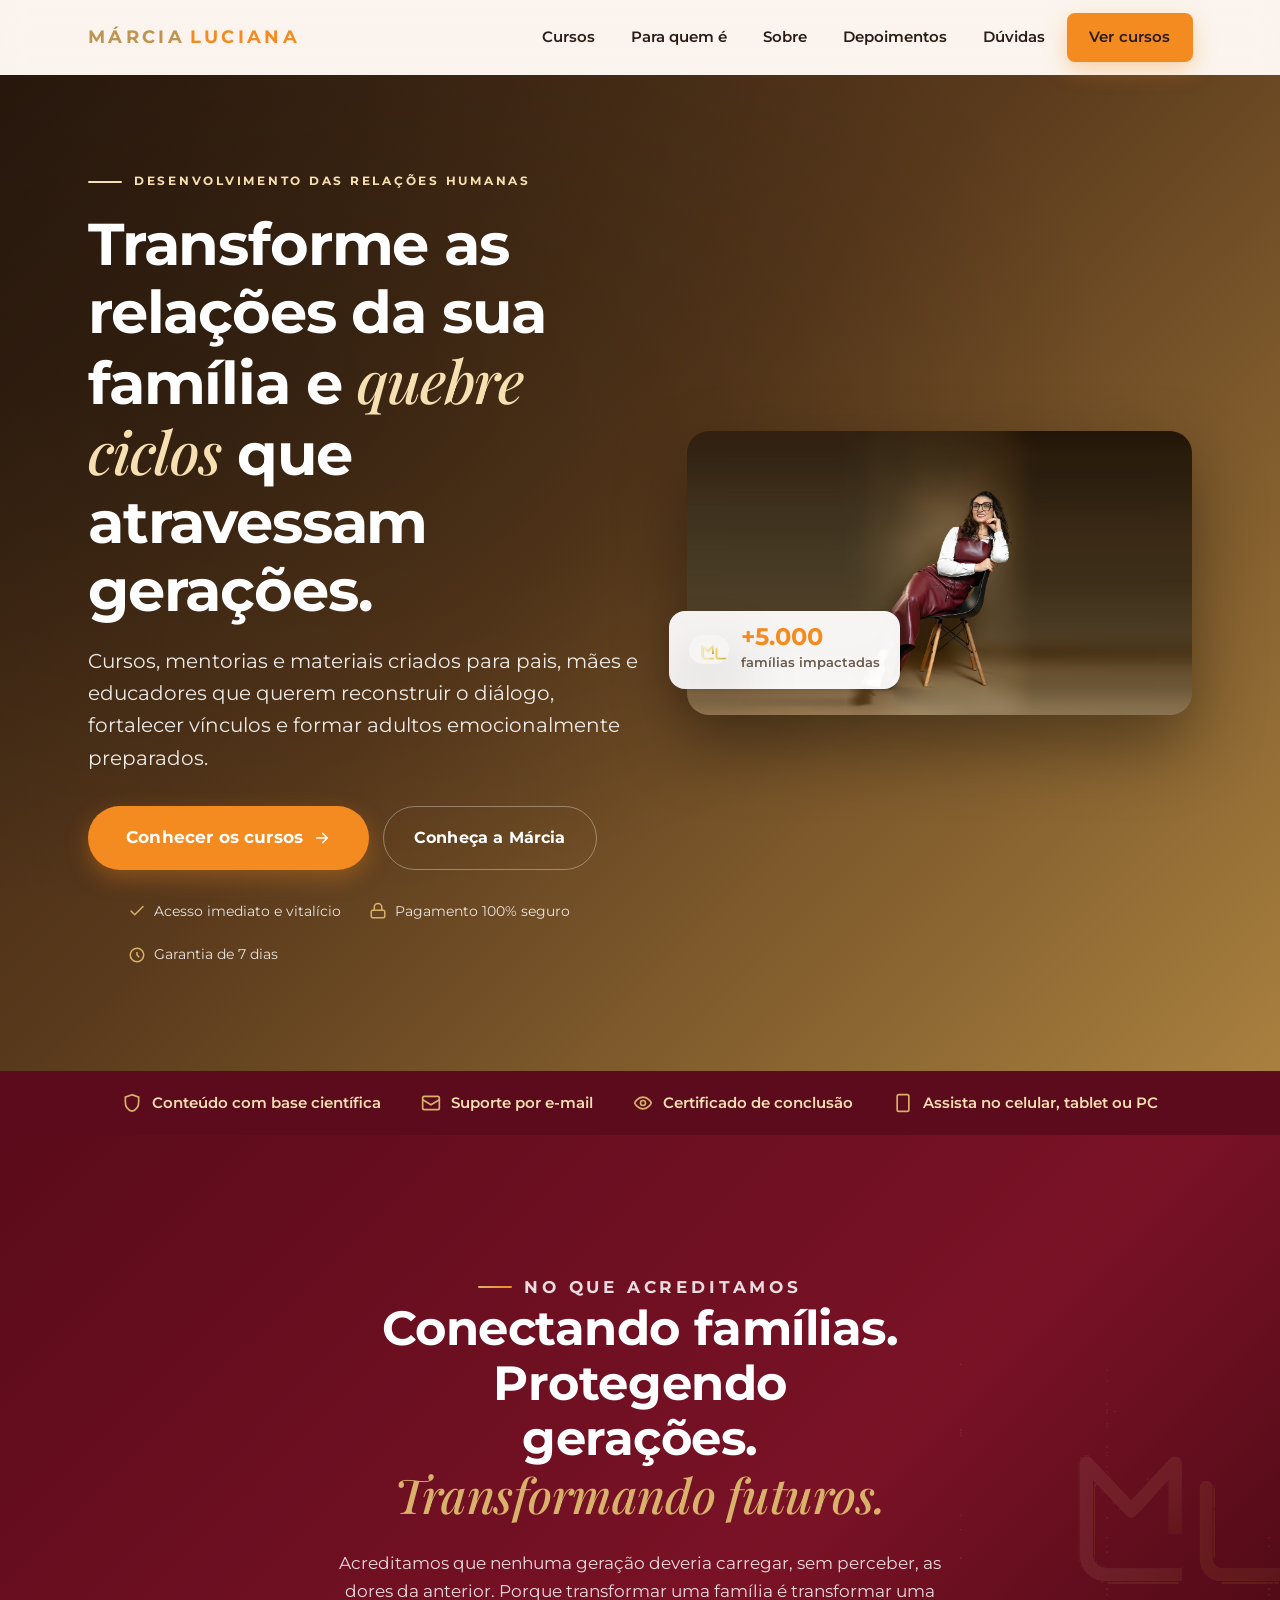
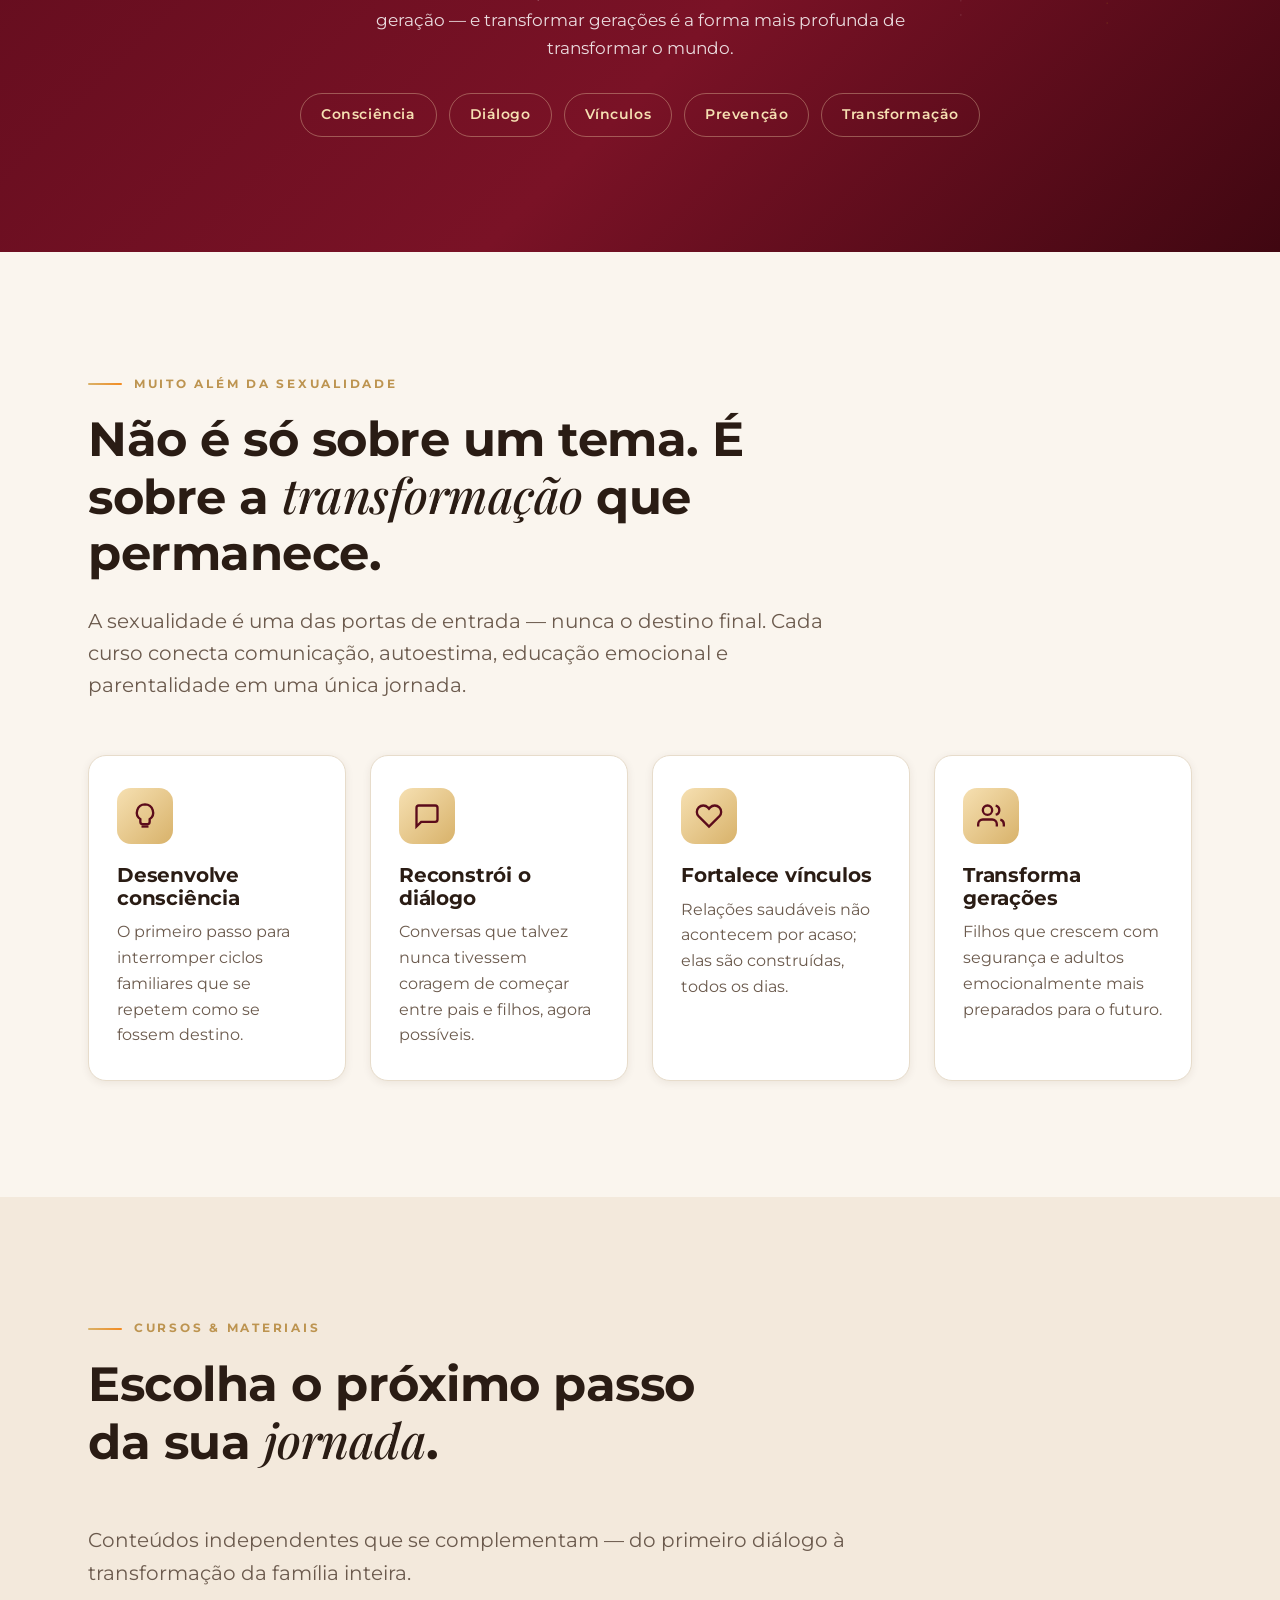
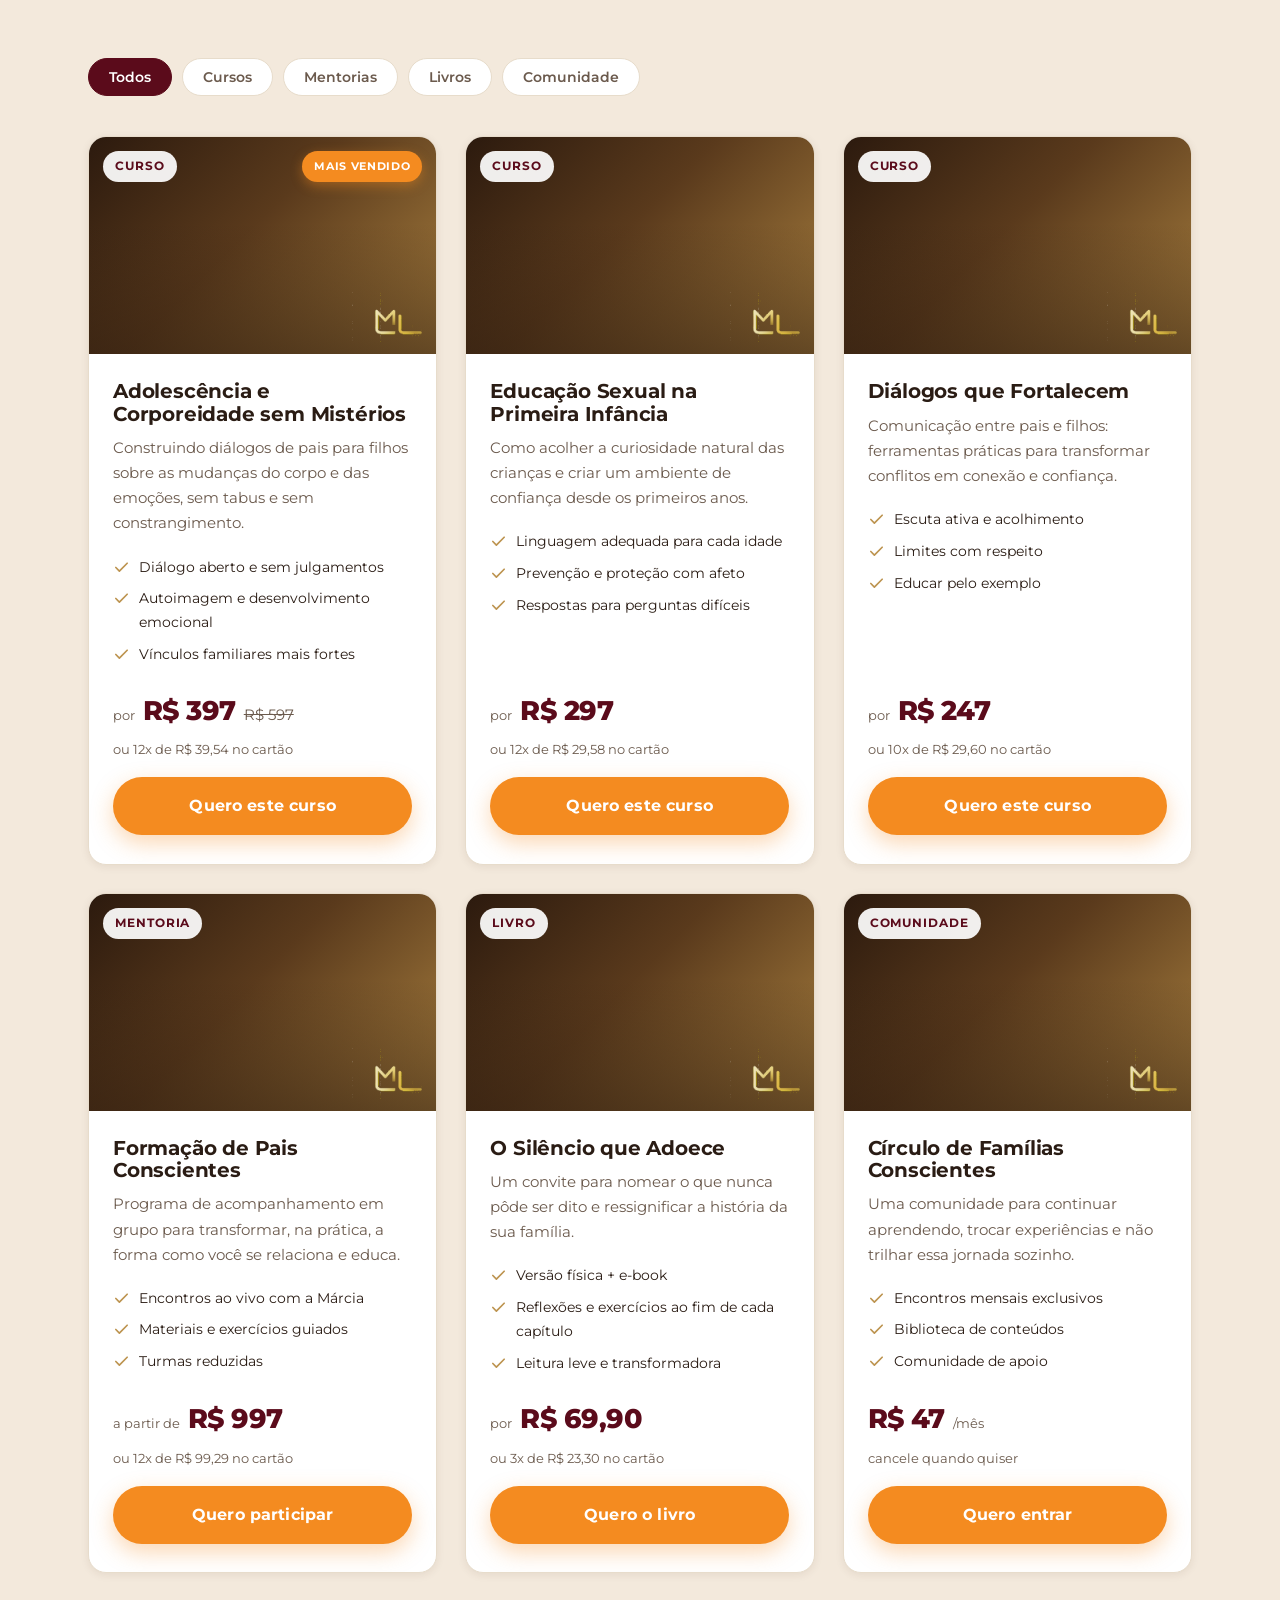
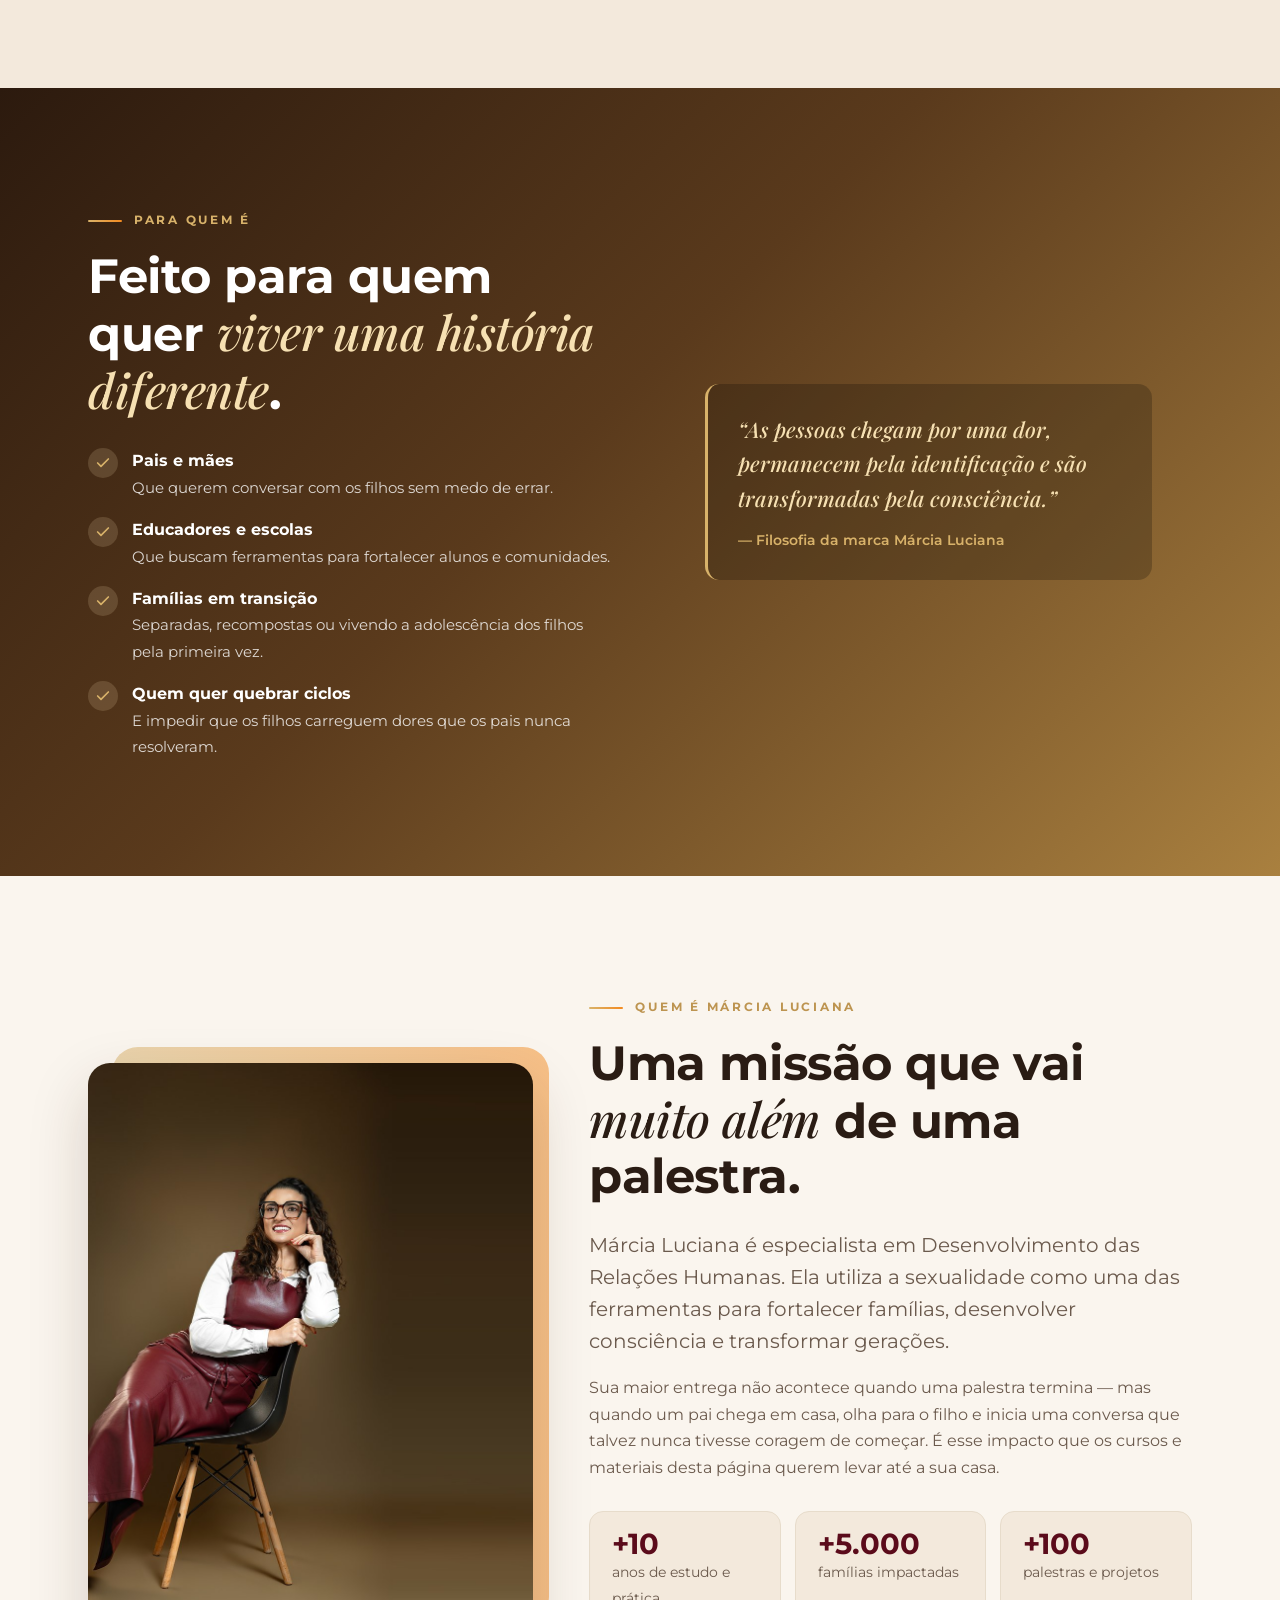
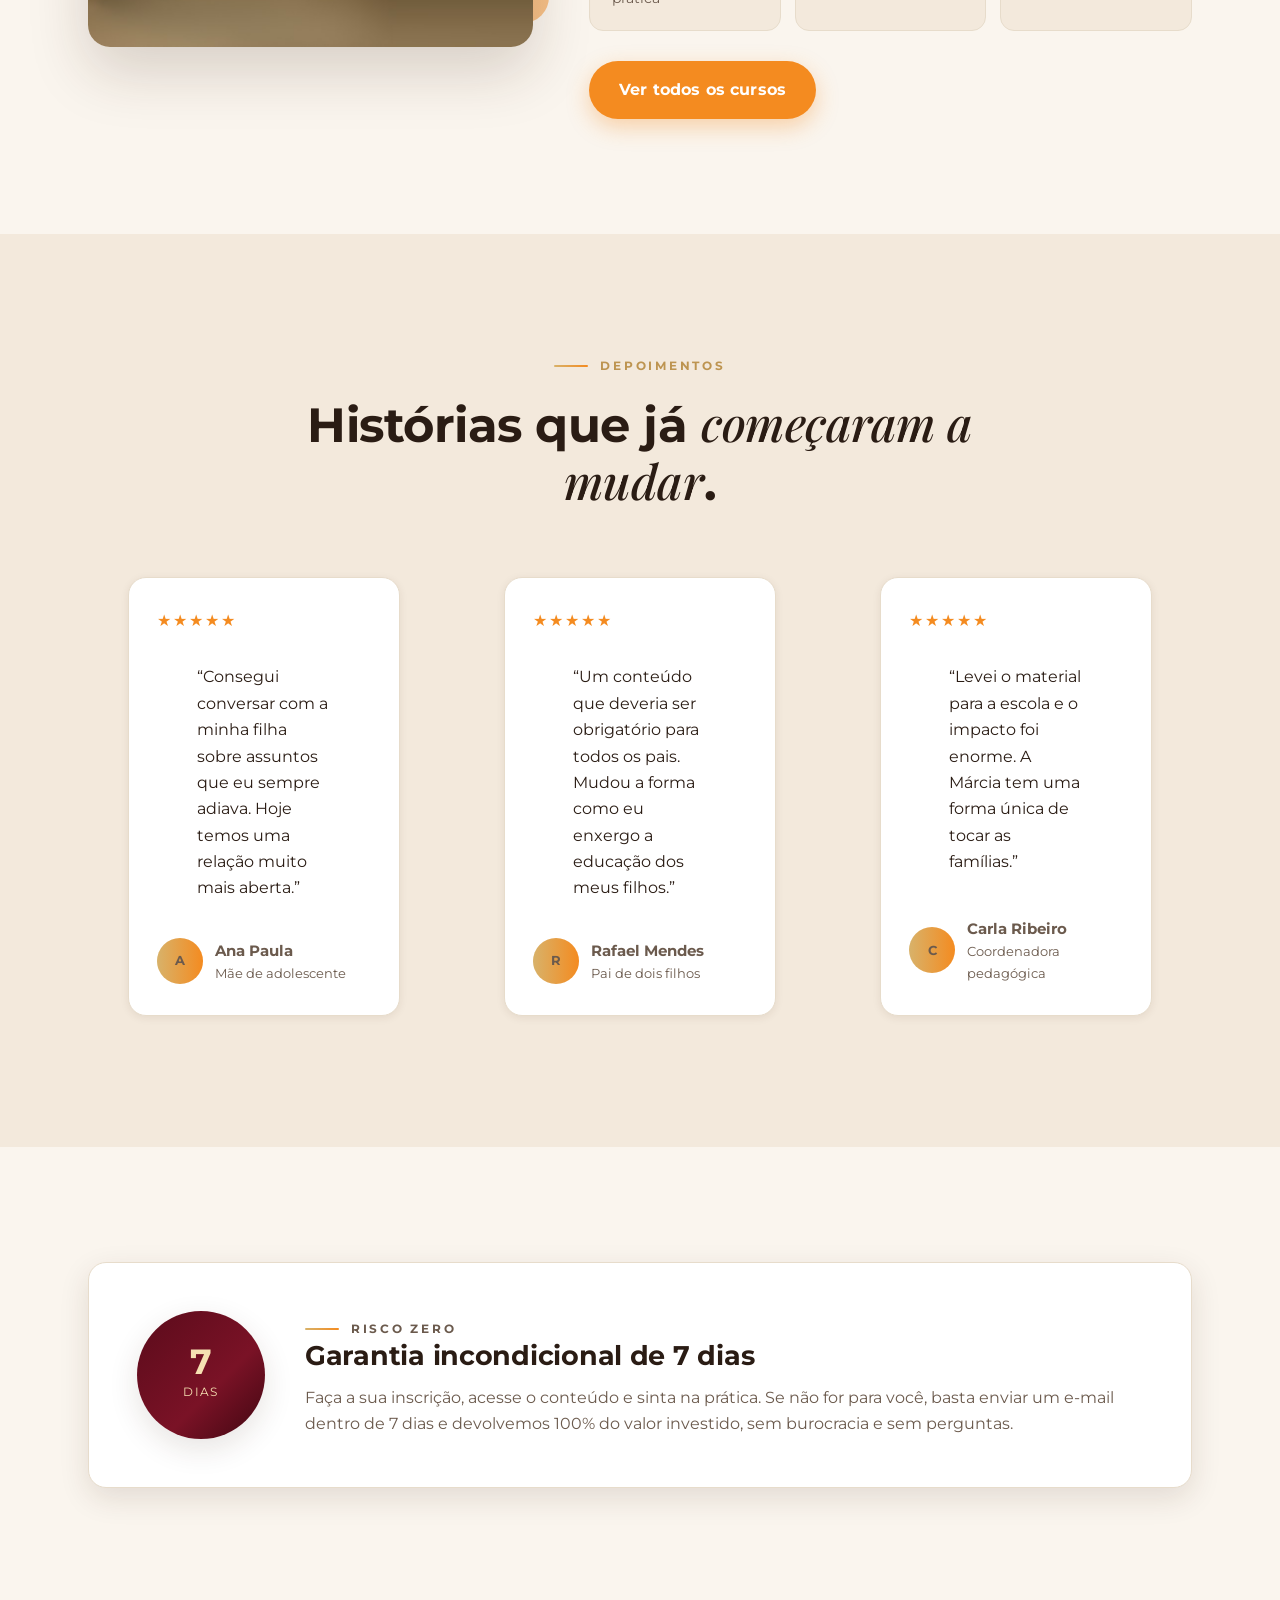
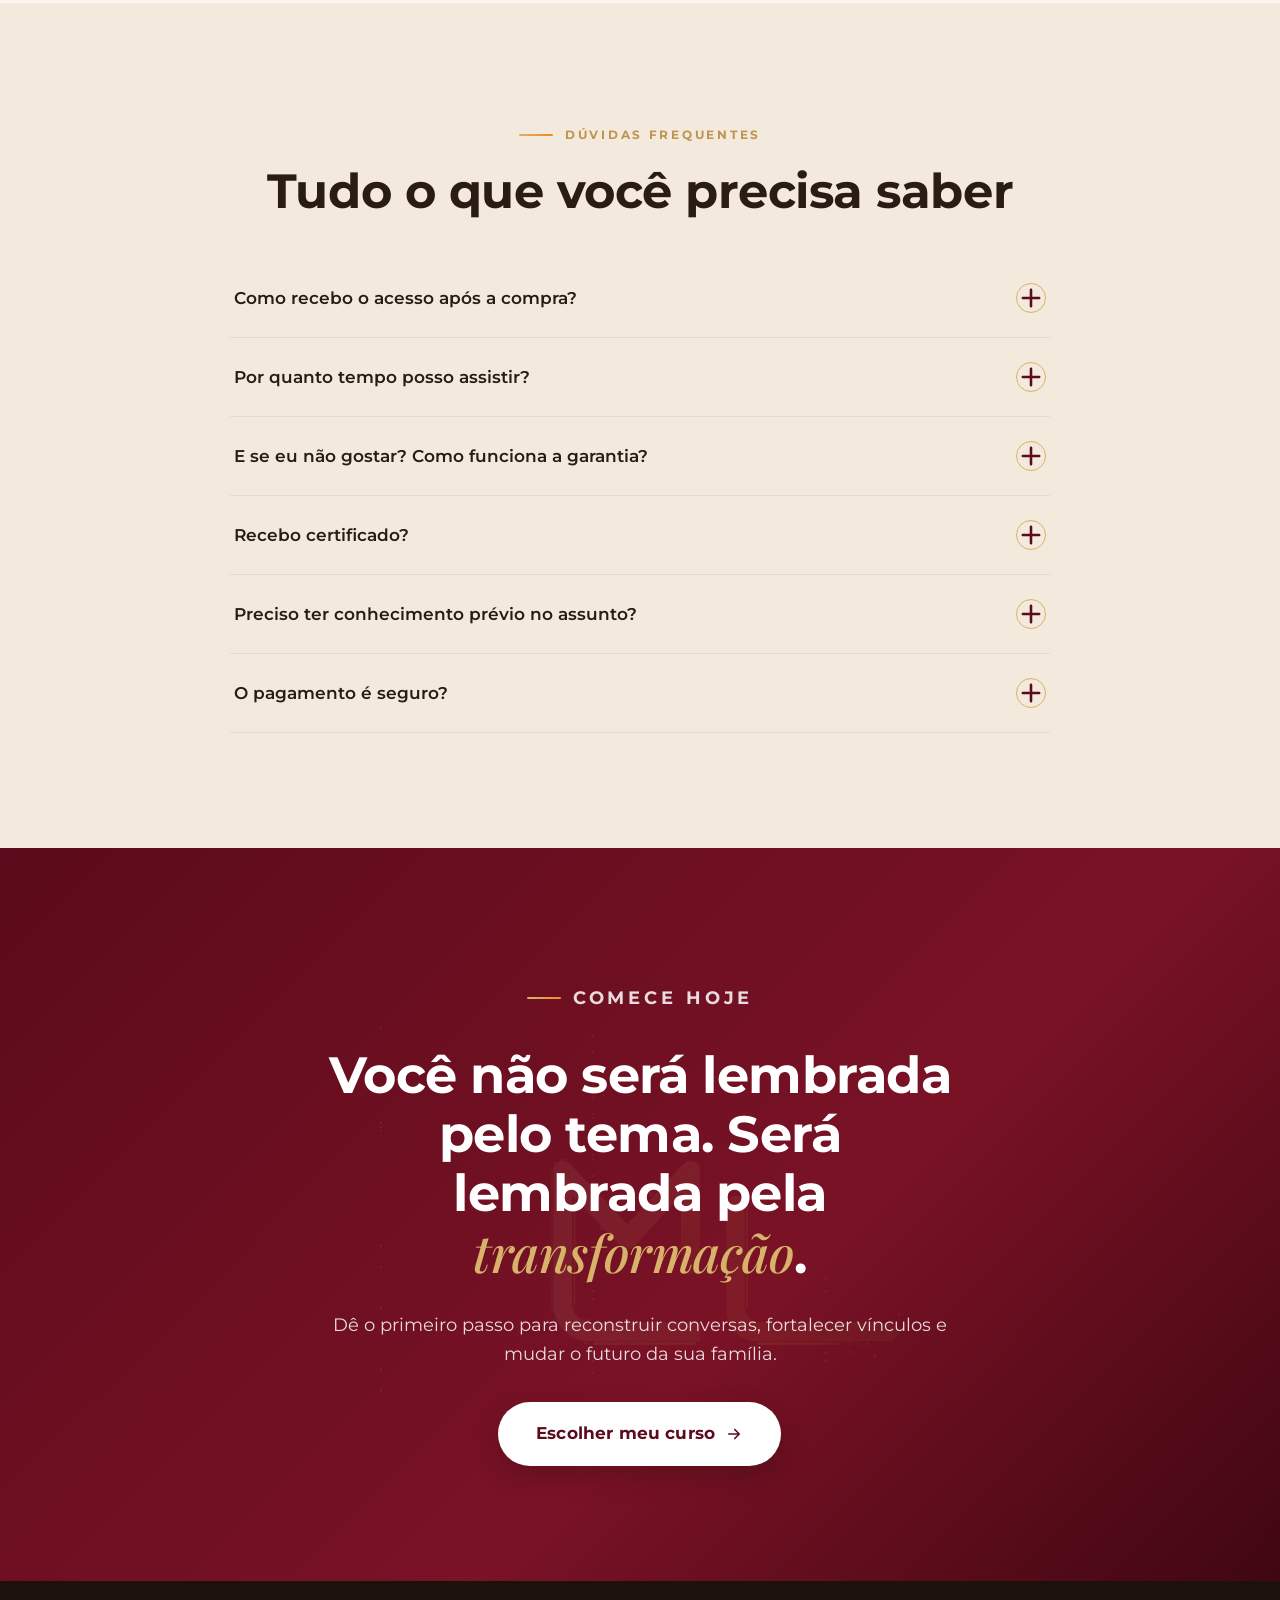
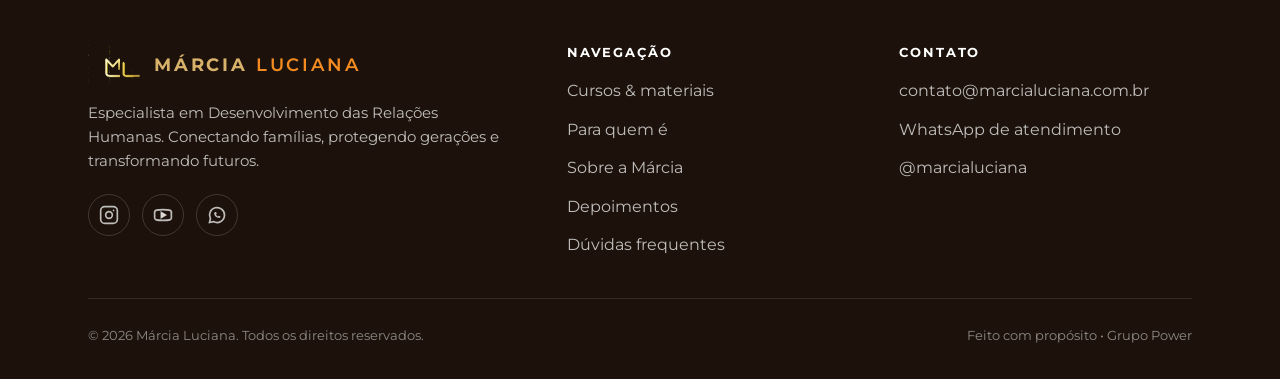
==== v1/index.html @ f51e7b45 "Publica a primeira versão da landing em /v1/ (comparação) Snapshot do commit inicial (9ebc94e) servi" ====
<!DOCTYPE html>
<html lang="pt-BR">
<head>
  <meta charset="UTF-8" />
  <meta name="viewport" content="width=device-width, initial-scale=1.0" />
  <meta name="theme-color" content="#5b0b1b" />

  <!-- ===================== SEO ===================== -->
  <title>Márcia Luciana | Cursos e formações para fortalecer famílias</title>
  <meta name="description" content="Especialista em Desenvolvimento das Relações Humanas. Cursos, mentorias e materiais que ajudam pais, mães e educadores a reconstruir o diálogo, fortalecer vínculos e transformar gerações." />
  <meta name="author" content="Márcia Luciana" />
  <link rel="canonical" href="https://www.marcialuciana.com.br/" />

  <!-- Open Graph / redes sociais -->
  <meta property="og:type" content="website" />
  <meta property="og:locale" content="pt_BR" />
  <meta property="og:title" content="Márcia Luciana | Cursos para fortalecer famílias e transformar gerações" />
  <meta property="og:description" content="Não é só sobre sexualidade. É sobre reconstruir o diálogo, fortalecer vínculos e formar adultos emocionalmente preparados." />
  <meta property="og:image" content="assets/img/marcia-hero.jpg" />
  <meta name="twitter:card" content="summary_large_image" />

  <!-- Favicon -->
  <link rel="icon" type="image/png" href="assets/img/favicon.png" />
  <link rel="apple-touch-icon" href="assets/img/favicon.png" />

  <!-- Fontes -->
  <link rel="preconnect" href="https://fonts.googleapis.com" />
  <link rel="preconnect" href="https://fonts.gstatic.com" crossorigin />
  <link href="https://fonts.googleapis.com/css2?family=Montserrat:ital,wght@0,300;0,400;0,500;0,600;0,700;0,800;1,400&family=Playfair+Display:ital,wght@1,500;1,600&display=swap" rel="stylesheet" />

  <link rel="stylesheet" href="assets/css/styles.css" />

  <!-- Dados estruturados (SEO) -->
  <script type="application/ld+json">
  {
    "@context": "https://schema.org",
    "@type": "Person",
    "name": "Márcia Luciana",
    "jobTitle": "Especialista em Desenvolvimento das Relações Humanas",
    "description": "Educadora e palestrante que utiliza a sexualidade como uma das ferramentas para fortalecer famílias, desenvolver consciência e transformar gerações.",
    "image": "assets/img/marcia-hero.jpg",
    "url": "https://www.marcialuciana.com.br/"
  }
  </script>
</head>
<body>
  <a href="#cursos" class="btn" style="position:absolute;left:-9999px;top:0;z-index:999" onfocus="this.style.left='16px';this.style.top='16px'" onblur="this.style.left='-9999px'">Ir para os cursos</a>

  <!-- ============================ HEADER ============================ -->
  <header class="header" id="topo">
    <div class="container header__inner">
      <a href="#topo" class="brand" aria-label="Márcia Luciana - página inicial">
        <b>MÁRCIA</b> <span>LUCIANA</span>
      </a>

      <nav class="nav" id="nav" aria-label="Navegação principal">
        <a href="#cursos">Cursos</a>
        <a href="#para-quem">Para quem é</a>
        <a href="#sobre">Sobre</a>
        <a href="#depoimentos">Depoimentos</a>
        <a href="#faq">Dúvidas</a>
        <a href="#cursos" class="btn">Ver cursos</a>
      </nav>

      <button class="nav-toggle" id="navToggle" aria-label="Abrir menu" aria-controls="nav" aria-expanded="false">
        <span></span><span></span><span></span>
      </button>
    </div>
  </header>

  <main>
    <!-- ============================ HERO ============================ -->
    <section class="hero" id="inicio">
      <div class="container hero__grid">
        <div class="hero__content">
          <p class="eyebrow hero__eyebrow">Desenvolvimento das Relações Humanas</p>
          <h1>Transforme as relações da sua família e <span class="serif">quebre ciclos</span> que atravessam gerações.</h1>
          <p class="hero__sub">
            Cursos, mentorias e materiais criados para pais, mães e educadores que querem
            reconstruir o diálogo, fortalecer vínculos e formar adultos emocionalmente preparados.
          </p>

          <div class="hero__actions">
            <a href="#cursos" class="btn btn--lg">
              Conhecer os cursos
              <svg viewBox="0 0 24 24" fill="none" stroke="currentColor" stroke-width="2.2" aria-hidden="true"><path d="M5 12h14M13 6l6 6-6 6" stroke-linecap="round" stroke-linejoin="round"/></svg>
            </a>
            <a href="#sobre" class="btn btn--ghost" style="color:#fff;border-color:rgba(255,255,255,.35)">Conheça a Márcia</a>
          </div>

          <ul class="hero__mini">
            <li><svg viewBox="0 0 24 24" fill="none" stroke="currentColor" stroke-width="2" aria-hidden="true"><path d="M20 6 9 17l-5-5" stroke-linecap="round" stroke-linejoin="round"/></svg> Acesso imediato e vitalício</li>
            <li><svg viewBox="0 0 24 24" fill="none" stroke="currentColor" stroke-width="2" aria-hidden="true"><rect x="3" y="11" width="18" height="10" rx="2"/><path d="M7 11V7a5 5 0 0 1 10 0v4"/></svg> Pagamento 100% seguro</li>
            <li><svg viewBox="0 0 24 24" fill="none" stroke="currentColor" stroke-width="2" aria-hidden="true"><path d="M12 8v4l3 3"/><circle cx="12" cy="12" r="9"/></svg> Garantia de 7 dias</li>
          </ul>
        </div>

        <div class="hero__photo">
          <img src="assets/img/marcia-hero.jpg" width="1600" height="899"
               alt="Márcia Luciana sentada, sorrindo, com vestido bordô sobre camisa branca" fetchpriority="high" />
          <div class="hero__badge">
            <img class="mono" src="assets/img/ml-monograma.png" alt="" aria-hidden="true" />
            <div>
              <strong>+5.000</strong>
              <span>famílias impactadas</span>
            </div>
          </div>
        </div>
      </div>
    </section>

    <!-- ===================== FAIXA DE CONFIANÇA ===================== -->
    <section class="trust" aria-label="Diferenciais">
      <div class="container trust__inner">
        <div class="trust__item"><svg viewBox="0 0 24 24" fill="none" stroke="currentColor" stroke-width="2" aria-hidden="true"><path d="M12 2 4 5v6c0 5 3.4 9.4 8 11 4.6-1.6 8-6 8-11V5l-8-3Z"/></svg> Conteúdo com base científica</div>
        <div class="trust__item"><svg viewBox="0 0 24 24" fill="none" stroke="currentColor" stroke-width="2" aria-hidden="true"><rect x="2" y="4" width="20" height="16" rx="2"/><path d="m2 8 10 6 10-6"/></svg> Suporte por e-mail</div>
        <div class="trust__item"><svg viewBox="0 0 24 24" fill="none" stroke="currentColor" stroke-width="2" aria-hidden="true"><path d="M12 15a3 3 0 1 0 0-6 3 3 0 0 0 0 6Z"/><path d="M2 12s3-7 10-7 10 7 10 7-3 7-10 7-10-7-10-7Z"/></svg> Certificado de conclusão</div>
        <div class="trust__item"><svg viewBox="0 0 24 24" fill="none" stroke="currentColor" stroke-width="2" aria-hidden="true"><rect x="5" y="2" width="14" height="20" rx="2"/><path d="M12 18h.01"/></svg> Assista no celular, tablet ou PC</div>
      </div>
    </section>

    <!-- ============================ TESE ============================ -->
    <section class="tese section">
      <img class="tese__mono" src="assets/img/ml-monograma.png" alt="" aria-hidden="true" />
      <div class="container">
        <p class="eyebrow eyebrow--center eyebrow--light">No que acreditamos</p>
        <h2>Conectando famílias. Protegendo gerações. <span class="serif">Transformando futuros.</span></h2>
        <p>
          Acreditamos que nenhuma geração deveria carregar, sem perceber, as dores da anterior.
          Porque transformar uma família é transformar uma geração — e transformar gerações
          é a forma mais profunda de transformar o mundo.
        </p>
        <div class="tese__pills">
          <span>Consciência</span>
          <span>Diálogo</span>
          <span>Vínculos</span>
          <span>Prevenção</span>
          <span>Transformação</span>
        </div>
      </div>
    </section>

    <!-- ========================= PILARES ========================= -->
    <section class="section">
      <div class="container">
        <div class="pillars__head reveal">
          <p class="eyebrow">Muito além da sexualidade</p>
          <h2 class="section-title">Não é só sobre um tema. É sobre a <span class="serif">transformação</span> que permanece.</h2>
          <p class="lead">A sexualidade é uma das portas de entrada — nunca o destino final. Cada curso conecta comunicação, autoestima, educação emocional e parentalidade em uma única jornada.</p>
        </div>

        <div class="pillars__grid">
          <article class="pillar reveal">
            <div class="pillar__icon"><svg viewBox="0 0 24 24" fill="none" stroke="currentColor" stroke-width="2" aria-hidden="true"><path d="M12 2a7 7 0 0 0-4 12.7V17a2 2 0 0 0 2 2h4a2 2 0 0 0 2-2v-2.3A7 7 0 0 0 12 2Z"/><path d="M9 21h6"/></svg></div>
            <h3>Desenvolve consciência</h3>
            <p>O primeiro passo para interromper ciclos familiares que se repetem como se fossem destino.</p>
          </article>
          <article class="pillar reveal">
            <div class="pillar__icon"><svg viewBox="0 0 24 24" fill="none" stroke="currentColor" stroke-width="2" aria-hidden="true"><path d="M21 15a2 2 0 0 1-2 2H7l-4 4V5a2 2 0 0 1 2-2h14a2 2 0 0 1 2 2Z"/></svg></div>
            <h3>Reconstrói o diálogo</h3>
            <p>Conversas que talvez nunca tivessem coragem de começar entre pais e filhos, agora possíveis.</p>
          </article>
          <article class="pillar reveal">
            <div class="pillar__icon"><svg viewBox="0 0 24 24" fill="none" stroke="currentColor" stroke-width="2" aria-hidden="true"><path d="M20.8 4.6a5.5 5.5 0 0 0-7.8 0L12 5.7l-1-1.1a5.5 5.5 0 0 0-7.8 7.8l1.1 1L12 21l7.7-7.6 1.1-1a5.5 5.5 0 0 0 0-7.8Z"/></svg></div>
            <h3>Fortalece vínculos</h3>
            <p>Relações saudáveis não acontecem por acaso; elas são construídas, todos os dias.</p>
          </article>
          <article class="pillar reveal">
            <div class="pillar__icon"><svg viewBox="0 0 24 24" fill="none" stroke="currentColor" stroke-width="2" aria-hidden="true"><path d="M17 21v-2a4 4 0 0 0-4-4H5a4 4 0 0 0-4 4v2"/><circle cx="9" cy="7" r="4"/><path d="M23 21v-2a4 4 0 0 0-3-3.9M16 3.1a4 4 0 0 1 0 7.8"/></svg></div>
            <h3>Transforma gerações</h3>
            <p>Filhos que crescem com segurança e adultos emocionalmente mais preparados para o futuro.</p>
          </article>
        </div>
      </div>
    </section>

    <!-- ============================ CURSOS ============================
         COMO EDITAR CADA PRODUTO:
         1. Título ...... dentro de <h3>
         2. Categoria ... atributo data-cat + texto do <span class="card__tag">
         3. Descrição ... <p class="card__desc">
         4. Preço ....... <span class="value"> e (opcional) <span class="old">
         5. Parcelas .... <p class="card__installments">
         6. LINK DE COMPRA .. href do <a class="btn"> — troque "#SEU-LINK-DE-CHECKOUT"
                            pelo link real (ex.: https://pay.hotmart.com/XXXXXXX)
         Para adicionar/remover produtos, copie ou apague um bloco <article class="card">.
    ================================================================= -->
    <section class="section section--areia2" id="cursos">
      <div class="container">
        <div class="cursos__head reveal">
          <div>
            <p class="eyebrow">Cursos &amp; materiais</p>
            <h2 class="section-title">Escolha o próximo passo da sua <span class="serif">jornada</span>.</h2>
          </div>
          <p class="lead">Conteúdos independentes que se complementam — do primeiro diálogo à transformação da família inteira.</p>
        </div>

        <!-- Filtros por categoria -->
        <div class="filtros" role="tablist" aria-label="Filtrar por categoria">
          <button class="filtro is-active" data-filter="todos">Todos</button>
          <button class="filtro" data-filter="curso">Cursos</button>
          <button class="filtro" data-filter="mentoria">Mentorias</button>
          <button class="filtro" data-filter="livro">Livros</button>
          <button class="filtro" data-filter="comunidade">Comunidade</button>
        </div>

        <div class="cards">

          <!-- ============ PRODUTO 1 (destaque) ============ -->
          <article class="card reveal" data-cat="curso">
            <div class="card__media">
              <span class="card__tag">Curso</span>
              <span class="card__flag">Mais vendido</span>
              <img class="mono-water" src="assets/img/ml-monograma.png" alt="" aria-hidden="true" />
            </div>
            <div class="card__body">
              <h3>Adolescência e Corporeidade sem Mistérios</h3>
              <p class="card__desc">Construindo diálogos de pais para filhos sobre as mudanças do corpo e das emoções, sem tabus e sem constrangimento.</p>
              <ul class="card__feat">
                <li><svg viewBox="0 0 24 24" fill="none" stroke="currentColor" stroke-width="2.4" aria-hidden="true"><path d="M20 6 9 17l-5-5" stroke-linecap="round" stroke-linejoin="round"/></svg> Diálogo aberto e sem julgamentos</li>
                <li><svg viewBox="0 0 24 24" fill="none" stroke="currentColor" stroke-width="2.4" aria-hidden="true"><path d="M20 6 9 17l-5-5" stroke-linecap="round" stroke-linejoin="round"/></svg> Autoimagem e desenvolvimento emocional</li>
                <li><svg viewBox="0 0 24 24" fill="none" stroke="currentColor" stroke-width="2.4" aria-hidden="true"><path d="M20 6 9 17l-5-5" stroke-linecap="round" stroke-linejoin="round"/></svg> Vínculos familiares mais fortes</li>
              </ul>
              <div class="card__foot">
                <div class="card__price">
                  <span class="from">por</span>
                  <span class="value">R$ 397</span>
                  <span class="old">R$ 597</span>
                </div>
                <p class="card__installments">ou 12x de R$ 39,54 no cartão</p>
                <a class="btn btn--block" href="#SEU-LINK-DE-CHECKOUT" rel="noopener">Quero este curso</a>
              </div>
            </div>
          </article>

          <!-- ============ PRODUTO 2 ============ -->
          <article class="card reveal" data-cat="curso">
            <div class="card__media">
              <span class="card__tag">Curso</span>
              <img class="mono-water" src="assets/img/ml-monograma.png" alt="" aria-hidden="true" />
            </div>
            <div class="card__body">
              <h3>Educação Sexual na Primeira Infância</h3>
              <p class="card__desc">Como acolher a curiosidade natural das crianças e criar um ambiente de confiança desde os primeiros anos.</p>
              <ul class="card__feat">
                <li><svg viewBox="0 0 24 24" fill="none" stroke="currentColor" stroke-width="2.4" aria-hidden="true"><path d="M20 6 9 17l-5-5" stroke-linecap="round" stroke-linejoin="round"/></svg> Linguagem adequada para cada idade</li>
                <li><svg viewBox="0 0 24 24" fill="none" stroke="currentColor" stroke-width="2.4" aria-hidden="true"><path d="M20 6 9 17l-5-5" stroke-linecap="round" stroke-linejoin="round"/></svg> Prevenção e proteção com afeto</li>
                <li><svg viewBox="0 0 24 24" fill="none" stroke="currentColor" stroke-width="2.4" aria-hidden="true"><path d="M20 6 9 17l-5-5" stroke-linecap="round" stroke-linejoin="round"/></svg> Respostas para perguntas difíceis</li>
              </ul>
              <div class="card__foot">
                <div class="card__price">
                  <span class="from">por</span>
                  <span class="value">R$ 297</span>
                </div>
                <p class="card__installments">ou 12x de R$ 29,58 no cartão</p>
                <a class="btn btn--block" href="#SEU-LINK-DE-CHECKOUT" rel="noopener">Quero este curso</a>
              </div>
            </div>
          </article>

          <!-- ============ PRODUTO 3 ============ -->
          <article class="card reveal" data-cat="curso">
            <div class="card__media">
              <span class="card__tag">Curso</span>
              <img class="mono-water" src="assets/img/ml-monograma.png" alt="" aria-hidden="true" />
            </div>
            <div class="card__body">
              <h3>Diálogos que Fortalecem</h3>
              <p class="card__desc">Comunicação entre pais e filhos: ferramentas práticas para transformar conflitos em conexão e confiança.</p>
              <ul class="card__feat">
                <li><svg viewBox="0 0 24 24" fill="none" stroke="currentColor" stroke-width="2.4" aria-hidden="true"><path d="M20 6 9 17l-5-5" stroke-linecap="round" stroke-linejoin="round"/></svg> Escuta ativa e acolhimento</li>
                <li><svg viewBox="0 0 24 24" fill="none" stroke="currentColor" stroke-width="2.4" aria-hidden="true"><path d="M20 6 9 17l-5-5" stroke-linecap="round" stroke-linejoin="round"/></svg> Limites com respeito</li>
                <li><svg viewBox="0 0 24 24" fill="none" stroke="currentColor" stroke-width="2.4" aria-hidden="true"><path d="M20 6 9 17l-5-5" stroke-linecap="round" stroke-linejoin="round"/></svg> Educar pelo exemplo</li>
              </ul>
              <div class="card__foot">
                <div class="card__price">
                  <span class="from">por</span>
                  <span class="value">R$ 247</span>
                </div>
                <p class="card__installments">ou 10x de R$ 29,60 no cartão</p>
                <a class="btn btn--block" href="#SEU-LINK-DE-CHECKOUT" rel="noopener">Quero este curso</a>
              </div>
            </div>
          </article>

          <!-- ============ PRODUTO 4 (mentoria) ============ -->
          <article class="card reveal" data-cat="mentoria">
            <div class="card__media">
              <span class="card__tag">Mentoria</span>
              <img class="mono-water" src="assets/img/ml-monograma.png" alt="" aria-hidden="true" />
            </div>
            <div class="card__body">
              <h3>Formação de Pais Conscientes</h3>
              <p class="card__desc">Programa de acompanhamento em grupo para transformar, na prática, a forma como você se relaciona e educa.</p>
              <ul class="card__feat">
                <li><svg viewBox="0 0 24 24" fill="none" stroke="currentColor" stroke-width="2.4" aria-hidden="true"><path d="M20 6 9 17l-5-5" stroke-linecap="round" stroke-linejoin="round"/></svg> Encontros ao vivo com a Márcia</li>
                <li><svg viewBox="0 0 24 24" fill="none" stroke="currentColor" stroke-width="2.4" aria-hidden="true"><path d="M20 6 9 17l-5-5" stroke-linecap="round" stroke-linejoin="round"/></svg> Materiais e exercícios guiados</li>
                <li><svg viewBox="0 0 24 24" fill="none" stroke="currentColor" stroke-width="2.4" aria-hidden="true"><path d="M20 6 9 17l-5-5" stroke-linecap="round" stroke-linejoin="round"/></svg> Turmas reduzidas</li>
              </ul>
              <div class="card__foot">
                <div class="card__price">
                  <span class="from">a partir de</span>
                  <span class="value">R$ 997</span>
                </div>
                <p class="card__installments">ou 12x de R$ 99,29 no cartão</p>
                <a class="btn btn--block" href="#SEU-LINK-DE-CHECKOUT" rel="noopener">Quero participar</a>
              </div>
            </div>
          </article>

          <!-- ============ PRODUTO 5 (livro) ============ -->
          <article class="card reveal" data-cat="livro">
            <div class="card__media">
              <span class="card__tag">Livro</span>
              <img class="mono-water" src="assets/img/ml-monograma.png" alt="" aria-hidden="true" />
            </div>
            <div class="card__body">
              <h3>O Silêncio que Adoece</h3>
              <p class="card__desc">Um convite para nomear o que nunca pôde ser dito e ressignificar a história da sua família.</p>
              <ul class="card__feat">
                <li><svg viewBox="0 0 24 24" fill="none" stroke="currentColor" stroke-width="2.4" aria-hidden="true"><path d="M20 6 9 17l-5-5" stroke-linecap="round" stroke-linejoin="round"/></svg> Versão física + e-book</li>
                <li><svg viewBox="0 0 24 24" fill="none" stroke="currentColor" stroke-width="2.4" aria-hidden="true"><path d="M20 6 9 17l-5-5" stroke-linecap="round" stroke-linejoin="round"/></svg> Reflexões e exercícios ao fim de cada capítulo</li>
                <li><svg viewBox="0 0 24 24" fill="none" stroke="currentColor" stroke-width="2.4" aria-hidden="true"><path d="M20 6 9 17l-5-5" stroke-linecap="round" stroke-linejoin="round"/></svg> Leitura leve e transformadora</li>
              </ul>
              <div class="card__foot">
                <div class="card__price">
                  <span class="from">por</span>
                  <span class="value">R$ 69,90</span>
                </div>
                <p class="card__installments">ou 3x de R$ 23,30 no cartão</p>
                <a class="btn btn--block" href="#SEU-LINK-DE-CHECKOUT" rel="noopener">Quero o livro</a>
              </div>
            </div>
          </article>

          <!-- ============ PRODUTO 6 (comunidade) ============ -->
          <article class="card reveal" data-cat="comunidade">
            <div class="card__media">
              <span class="card__tag">Comunidade</span>
              <img class="mono-water" src="assets/img/ml-monograma.png" alt="" aria-hidden="true" />
            </div>
            <div class="card__body">
              <h3>Círculo de Famílias Conscientes</h3>
              <p class="card__desc">Uma comunidade para continuar aprendendo, trocar experiências e não trilhar essa jornada sozinho.</p>
              <ul class="card__feat">
                <li><svg viewBox="0 0 24 24" fill="none" stroke="currentColor" stroke-width="2.4" aria-hidden="true"><path d="M20 6 9 17l-5-5" stroke-linecap="round" stroke-linejoin="round"/></svg> Encontros mensais exclusivos</li>
                <li><svg viewBox="0 0 24 24" fill="none" stroke="currentColor" stroke-width="2.4" aria-hidden="true"><path d="M20 6 9 17l-5-5" stroke-linecap="round" stroke-linejoin="round"/></svg> Biblioteca de conteúdos</li>
                <li><svg viewBox="0 0 24 24" fill="none" stroke="currentColor" stroke-width="2.4" aria-hidden="true"><path d="M20 6 9 17l-5-5" stroke-linecap="round" stroke-linejoin="round"/></svg> Comunidade de apoio</li>
              </ul>
              <div class="card__foot">
                <div class="card__price">
                  <span class="value">R$ 47</span>
                  <span class="from">/mês</span>
                </div>
                <p class="card__installments">cancele quando quiser</p>
                <a class="btn btn--block" href="#SEU-LINK-DE-CHECKOUT" rel="noopener">Quero entrar</a>
              </div>
            </div>
          </article>

        </div>
      </div>
    </section>

    <!-- ========================= PARA QUEM É ========================= -->
    <section class="para section" id="para-quem">
      <div class="container para__grid">
        <div class="reveal">
          <p class="eyebrow eyebrow--light">Para quem é</p>
          <h2 class="section-title" style="color:#fff">Feito para quem quer <span class="serif" style="color:var(--creme)">viver uma história diferente</span>.</h2>
          <ul class="para__list">
            <li>
              <span class="chk"><svg viewBox="0 0 24 24" fill="none" stroke="currentColor" stroke-width="2.5" aria-hidden="true"><path d="M20 6 9 17l-5-5" stroke-linecap="round" stroke-linejoin="round"/></svg></span>
              <div><strong>Pais e mães</strong><span>Que querem conversar com os filhos sem medo de errar.</span></div>
            </li>
            <li>
              <span class="chk"><svg viewBox="0 0 24 24" fill="none" stroke="currentColor" stroke-width="2.5" aria-hidden="true"><path d="M20 6 9 17l-5-5" stroke-linecap="round" stroke-linejoin="round"/></svg></span>
              <div><strong>Educadores e escolas</strong><span>Que buscam ferramentas para fortalecer alunos e comunidades.</span></div>
            </li>
            <li>
              <span class="chk"><svg viewBox="0 0 24 24" fill="none" stroke="currentColor" stroke-width="2.5" aria-hidden="true"><path d="M20 6 9 17l-5-5" stroke-linecap="round" stroke-linejoin="round"/></svg></span>
              <div><strong>Famílias em transição</strong><span>Separadas, recompostas ou vivendo a adolescência dos filhos pela primeira vez.</span></div>
            </li>
            <li>
              <span class="chk"><svg viewBox="0 0 24 24" fill="none" stroke="currentColor" stroke-width="2.5" aria-hidden="true"><path d="M20 6 9 17l-5-5" stroke-linecap="round" stroke-linejoin="round"/></svg></span>
              <div><strong>Quem quer quebrar ciclos</strong><span>E impedir que os filhos carreguem dores que os pais nunca resolveram.</span></div>
            </li>
          </ul>
        </div>
        <blockquote class="para__quote reveal">
          <span class="serif">“As pessoas chegam por uma dor, permanecem pela identificação e são transformadas pela consciência.”</span>
          <cite>— Filosofia da marca Márcia Luciana</cite>
        </blockquote>
      </div>
    </section>

    <!-- ============================ SOBRE ============================ -->
    <section class="section" id="sobre">
      <div class="container sobre__grid">
        <div class="sobre__photo reveal">
          <img src="assets/img/marcia-sobre.jpg" width="900" height="1181"
               alt="Retrato de Márcia Luciana" loading="lazy" />
        </div>
        <div class="reveal">
          <p class="eyebrow">Quem é Márcia Luciana</p>
          <h2 class="section-title">Uma missão que vai <span class="serif">muito além</span> de uma palestra.</h2>
          <p class="lead" style="margin-bottom:18px">
            Márcia Luciana é especialista em Desenvolvimento das Relações Humanas. Ela utiliza a
            sexualidade como uma das ferramentas para fortalecer famílias, desenvolver consciência
            e transformar gerações.
          </p>
          <p style="color:var(--tinta-suave);margin:0 0 8px">
            Sua maior entrega não acontece quando uma palestra termina — mas quando um pai chega em casa,
            olha para o filho e inicia uma conversa que talvez nunca tivesse coragem de começar.
            É esse impacto que os cursos e materiais desta página querem levar até a sua casa.
          </p>

          <div class="sobre__stats">
            <div class="sobre__stat"><b>+10</b><span>anos de estudo e prática</span></div>
            <div class="sobre__stat"><b>+5.000</b><span>famílias impactadas</span></div>
            <div class="sobre__stat"><b>+100</b><span>palestras e projetos</span></div>
          </div>

          <div style="margin-top:30px">
            <a href="#cursos" class="btn">Ver todos os cursos</a>
          </div>
        </div>
      </div>
    </section>

    <!-- ========================= DEPOIMENTOS ========================= -->
    <section class="section section--areia2" id="depoimentos">
      <div class="container">
        <div class="reveal" style="text-align:center;margin-bottom:50px">
          <p class="eyebrow eyebrow--center">Depoimentos</p>
          <h2 class="section-title section-title--center">Histórias que já <span class="serif">começaram a mudar</span>.</h2>
        </div>
        <div class="depo__grid">
          <!-- Substitua pelos depoimentos reais -->
          <figure class="depo reveal">
            <div class="depo__stars" aria-label="5 de 5 estrelas">★★★★★</div>
            <blockquote><p>“Consegui conversar com a minha filha sobre assuntos que eu sempre adiava. Hoje temos uma relação muito mais aberta.”</p></blockquote>
            <figcaption class="depo__who"><span class="depo__avatar">A</span><span><b>Ana Paula</b><span>Mãe de adolescente</span></span></figcaption>
          </figure>
          <figure class="depo reveal">
            <div class="depo__stars" aria-label="5 de 5 estrelas">★★★★★</div>
            <blockquote><p>“Um conteúdo que deveria ser obrigatório para todos os pais. Mudou a forma como eu enxergo a educação dos meus filhos.”</p></blockquote>
            <figcaption class="depo__who"><span class="depo__avatar">R</span><span><b>Rafael Mendes</b><span>Pai de dois filhos</span></span></figcaption>
          </figure>
          <figure class="depo reveal">
            <div class="depo__stars" aria-label="5 de 5 estrelas">★★★★★</div>
            <blockquote><p>“Levei o material para a escola e o impacto foi enorme. A Márcia tem uma forma única de tocar as famílias.”</p></blockquote>
            <figcaption class="depo__who"><span class="depo__avatar">C</span><span><b>Carla Ribeiro</b><span>Coordenadora pedagógica</span></span></figcaption>
          </figure>
        </div>
      </div>
    </section>

    <!-- ========================= GARANTIA ========================= -->
    <section class="section">
      <div class="container">
        <div class="garantia reveal">
          <div class="garantia__inner">
            <div class="garantia__seal"><div><b>7</b><span>dias</span></div></div>
            <div>
              <p class="eyebrow">Risco zero</p>
              <h3>Garantia incondicional de 7 dias</h3>
              <p>Faça a sua inscrição, acesse o conteúdo e sinta na prática. Se não for para você, basta enviar um e-mail dentro de 7 dias e devolvemos 100% do valor investido, sem burocracia e sem perguntas.</p>
            </div>
          </div>
        </div>
      </div>
    </section>

    <!-- ============================ FAQ ============================ -->
    <section class="section section--areia2" id="faq">
      <div class="container">
        <div class="reveal" style="text-align:center;margin-bottom:40px">
          <p class="eyebrow eyebrow--center">Dúvidas frequentes</p>
          <h2 class="section-title section-title--center">Tudo o que você precisa saber</h2>
        </div>

        <div class="faq reveal">
          <div class="faq__item">
            <button class="faq__q" aria-expanded="false">
              Como recebo o acesso após a compra?
              <span class="ic"><svg viewBox="0 0 24 24" fill="none" stroke="currentColor" stroke-width="2.2" aria-hidden="true"><path d="M12 5v14M5 12h14" stroke-linecap="round"/></svg></span>
            </button>
            <div class="faq__a"><p>O acesso é liberado imediatamente após a confirmação do pagamento. Você recebe um e-mail com o login e a senha para assistir na plataforma, quando e onde quiser.</p></div>
          </div>
          <div class="faq__item">
            <button class="faq__q" aria-expanded="false">
              Por quanto tempo posso assistir?
              <span class="ic"><svg viewBox="0 0 24 24" fill="none" stroke="currentColor" stroke-width="2.2" aria-hidden="true"><path d="M12 5v14M5 12h14" stroke-linecap="round"/></svg></span>
            </button>
            <div class="faq__a"><p>Os cursos têm acesso vitalício: você assiste no seu ritmo, quantas vezes quiser, pelo computador, celular ou tablet. (As mentorias e a comunidade têm regras próprias, informadas em cada oferta.)</p></div>
          </div>
          <div class="faq__item">
            <button class="faq__q" aria-expanded="false">
              E se eu não gostar? Como funciona a garantia?
              <span class="ic"><svg viewBox="0 0 24 24" fill="none" stroke="currentColor" stroke-width="2.2" aria-hidden="true"><path d="M12 5v14M5 12h14" stroke-linecap="round"/></svg></span>
            </button>
            <div class="faq__a"><p>Você tem 7 dias de garantia incondicional. Se não for para você, é só enviar um e-mail dentro desse prazo e devolvemos todo o valor, sem perguntas.</p></div>
          </div>
          <div class="faq__item">
            <button class="faq__q" aria-expanded="false">
              Recebo certificado?
              <span class="ic"><svg viewBox="0 0 24 24" fill="none" stroke="currentColor" stroke-width="2.2" aria-hidden="true"><path d="M12 5v14M5 12h14" stroke-linecap="round"/></svg></span>
            </button>
            <div class="faq__a"><p>Sim. Ao concluir os cursos você recebe um certificado digital de conclusão, que pode ser compartilhado no LinkedIn e no seu currículo.</p></div>
          </div>
          <div class="faq__item">
            <button class="faq__q" aria-expanded="false">
              Preciso ter conhecimento prévio no assunto?
              <span class="ic"><svg viewBox="0 0 24 24" fill="none" stroke="currentColor" stroke-width="2.2" aria-hidden="true"><path d="M12 5v14M5 12h14" stroke-linecap="round"/></svg></span>
            </button>
            <div class="faq__a"><p>Não. O conteúdo foi pensado para qualquer pai, mãe ou educador, com linguagem acessível e exemplos práticos do dia a dia.</p></div>
          </div>
          <div class="faq__item">
            <button class="faq__q" aria-expanded="false">
              O pagamento é seguro?
              <span class="ic"><svg viewBox="0 0 24 24" fill="none" stroke="currentColor" stroke-width="2.2" aria-hidden="true"><path d="M12 5v14M5 12h14" stroke-linecap="round"/></svg></span>
            </button>
            <div class="faq__a"><p>Totalmente. O checkout é feito em ambiente 100% seguro e criptografado, com opções de cartão, Pix e boleto.</p></div>
          </div>
        </div>
      </div>
    </section>

    <!-- ========================= CTA FINAL ========================= -->
    <section class="cta-final section">
      <img class="cta-final__mono" src="assets/img/ml-monograma.png" alt="" aria-hidden="true" />
      <div class="container">
        <p class="eyebrow eyebrow--center eyebrow--light">Comece hoje</p>
        <h2>Você não será lembrada pelo tema. Será lembrada pela <span class="serif">transformação</span>.</h2>
        <p>Dê o primeiro passo para reconstruir conversas, fortalecer vínculos e mudar o futuro da sua família.</p>
        <a href="#cursos" class="btn btn--light btn--lg">
          Escolher meu curso
          <svg viewBox="0 0 24 24" fill="none" stroke="currentColor" stroke-width="2.2" aria-hidden="true"><path d="M5 12h14M13 6l6 6-6 6" stroke-linecap="round" stroke-linejoin="round"/></svg>
        </a>
      </div>
    </section>
  </main>

  <!-- ============================ FOOTER ============================ -->
  <footer class="footer" id="contato">
    <div class="container">
      <div class="footer__grid">
        <div class="footer__brand-col">
          <div class="footer__brand">
            <img src="assets/img/ml-monograma.png" alt="Monograma Márcia Luciana" />
            <span class="name"><b>MÁRCIA</b> <span>LUCIANA</span></span>
          </div>
          <p>Especialista em Desenvolvimento das Relações Humanas. Conectando famílias, protegendo gerações e transformando futuros.</p>
          <div class="footer__social">
            <!-- Troque os href pelos perfis reais -->
            <a href="#" aria-label="Instagram" rel="noopener"><svg viewBox="0 0 24 24" fill="none" stroke="currentColor" stroke-width="2" aria-hidden="true"><rect x="2" y="2" width="20" height="20" rx="5"/><circle cx="12" cy="12" r="4"/><circle cx="17.5" cy="6.5" r="1" fill="currentColor" stroke="none"/></svg></a>
            <a href="#" aria-label="YouTube" rel="noopener"><svg viewBox="0 0 24 24" fill="none" stroke="currentColor" stroke-width="2" aria-hidden="true"><path d="M22 8.2a3 3 0 0 0-2.1-2.1C18 5.5 12 5.5 12 5.5s-6 0-7.9.6A3 3 0 0 0 2 8.2 31 31 0 0 0 2 12a31 31 0 0 0 .1 3.8 3 3 0 0 0 2.1 2.1c1.9.6 7.8.6 7.8.6s6 0 7.9-.6a3 3 0 0 0 2.1-2.1A31 31 0 0 0 22 12a31 31 0 0 0-.1-3.8Z"/><path d="m10 15 5-3-5-3Z" fill="currentColor"/></svg></a>
            <a href="#" aria-label="WhatsApp" rel="noopener"><svg viewBox="0 0 24 24" fill="none" stroke="currentColor" stroke-width="2" aria-hidden="true"><path d="M21 12a9 9 0 0 1-13.3 7.9L3 21l1.1-4.6A9 9 0 1 1 21 12Z"/><path d="M8.5 9c0 4 2.5 6.5 6.5 6.5.6 0 1-.4 1-1v-1l-2-.7-1 1a5 5 0 0 1-2.3-2.3l1-1L11 8.5H10c-.6 0-1 .4-1 1Z" fill="currentColor" stroke="none"/></svg></a>
          </div>
        </div>

        <div>
          <h4>Navegação</h4>
          <ul>
            <li><a href="#cursos">Cursos &amp; materiais</a></li>
            <li><a href="#para-quem">Para quem é</a></li>
            <li><a href="#sobre">Sobre a Márcia</a></li>
            <li><a href="#depoimentos">Depoimentos</a></li>
            <li><a href="#faq">Dúvidas frequentes</a></li>
          </ul>
        </div>

        <div>
          <h4>Contato</h4>
          <ul>
            <li><a href="mailto:contato@marcialuciana.com.br">contato@marcialuciana.com.br</a></li>
            <li><a href="#">WhatsApp de atendimento</a></li>
            <li><a href="#">@marcialuciana</a></li>
          </ul>
        </div>
      </div>

      <div class="footer__bottom">
        <span>© <span id="ano"></span> Márcia Luciana. Todos os direitos reservados.</span>
        <span>Feito com propósito • Grupo Power</span>
      </div>
    </div>
  </footer>

  <script src="assets/js/main.js" defer></script>
</body>
</html>
---- v1/assets/css/styles.css ----
/* ==========================================================================
   MÁRCIA LUCIANA — Landing page de cursos e produtos
   Design system baseado no Guia da Marca (Grupo Power)
   Paleta: Bordô #5b0b1b · Laranja #f48b20 · Dourado #d8b26a · Creme #f6e0b2
   Tipografia: Montserrat (base) + Playfair Display (acentos editoriais)
   ========================================================================== */

/* ---------- 1. Tokens / variáveis ---------------------------------------- */
:root {
  /* Cores da marca */
  --bordo:        #5b0b1b;
  --bordo-dark:   #400711;
  --laranja:      #f48b20;
  --laranja-dark: #db7712;
  --dourado:      #d8b26a;
  --dourado-dark: #bd9450;
  --creme:        #f6e0b2;
  --branco:       #ffffff;

  /* Neutros quentes derivados */
  --areia:        #faf5ee;   /* fundo claro principal */
  --areia-2:      #f3e9dc;   /* fundo alternado */
  --tinta:        #2a1c14;   /* texto principal */
  --tinta-suave:  #6b5a4d;   /* texto secundário */
  --linha:        #e7dccb;   /* bordas sutis */

  /* Gradientes */
  --grad-quente:  linear-gradient(135deg, #2c1a0e 0%, #5a3a1c 45%, #a9803f 100%);
  --grad-bordo:   linear-gradient(135deg, #5b0b1b 0%, #7a1226 60%, #400711 100%);
  --grad-ouro:    linear-gradient(90deg, var(--dourado) 0%, var(--laranja) 100%);

  /* Sombras (com tom quente) */
  --sombra-sm: 0 2px 8px rgba(59, 34, 16, .08);
  --sombra-md: 0 10px 30px rgba(59, 34, 16, .12);
  --sombra-lg: 0 24px 60px rgba(59, 34, 16, .18);

  /* Layout */
  --container: 1200px;
  --radius:    18px;
  --radius-sm: 12px;
  --ease:      cubic-bezier(.22, .61, .36, 1);

  --font-base: "Montserrat", -apple-system, BlinkMacSystemFont, "Segoe UI", Roboto, sans-serif;
  --font-serif: "Playfair Display", Georgia, "Times New Roman", serif;
}

/* ---------- 2. Reset / base --------------------------------------------- */
*, *::before, *::after { box-sizing: border-box; }

html { scroll-behavior: smooth; -webkit-text-size-adjust: 100%; }

@media (prefers-reduced-motion: reduce) {
  html { scroll-behavior: auto; }
  *, *::before, *::after { animation-duration: .001ms !important; transition-duration: .001ms !important; }
}

body {
  margin: 0;
  font-family: var(--font-base);
  font-weight: 400;
  color: var(--tinta);
  background: var(--areia);
  line-height: 1.65;
  -webkit-font-smoothing: antialiased;
  text-rendering: optimizeLegibility;
  overflow-x: hidden;
}

img { max-width: 100%; display: block; height: auto; }
a { color: inherit; text-decoration: none; }
button { font-family: inherit; cursor: pointer; }

h1, h2, h3, h4 { line-height: 1.15; margin: 0 0 .5em; font-weight: 700; letter-spacing: -.01em; }

/* palavra de destaque em serifa itálica (assinatura editorial da marca) */
.serif { font-family: var(--font-serif); font-style: italic; font-weight: 500; }

/* Foco acessível visível */
:focus-visible {
  outline: 3px solid var(--laranja);
  outline-offset: 3px;
  border-radius: 4px;
}

/* ---------- 3. Utilitários ---------------------------------------------- */
.container { width: 100%; max-width: var(--container); margin-inline: auto; padding-inline: clamp(20px, 5vw, 48px); }

.section { padding-block: clamp(64px, 9vw, 120px); }
.section--areia2 { background: var(--areia-2); }

.eyebrow {
  display: inline-flex; align-items: center; gap: 12px;
  font-size: .78rem; font-weight: 700; letter-spacing: .22em; text-transform: uppercase;
  color: var(--dourado-dark); margin: 0 0 18px;
}
.eyebrow::before { content: ""; width: 34px; height: 2px; background: var(--grad-ouro); border-radius: 2px; }
.eyebrow--center { justify-content: center; }
.eyebrow--light { color: var(--dourado); }

.section-title { font-size: clamp(1.9rem, 4.2vw, 3rem); max-width: 20ch; }
.section-title--center { margin-inline: auto; text-align: center; max-width: 24ch; }
.lead { font-size: clamp(1.05rem, 2.2vw, 1.22rem); color: var(--tinta-suave); max-width: 60ch; }
.text-center { text-align: center; }
.mx-auto { margin-inline: auto; }

/* Botões */
.btn {
  --btn-bg: var(--laranja);
  display: inline-flex; align-items: center; justify-content: center; gap: 10px;
  padding: 16px 30px; border: none; border-radius: 999px;
  font-size: 1rem; font-weight: 700; letter-spacing: .01em;
  background: var(--btn-bg); color: #fff;
  box-shadow: 0 8px 22px rgba(244, 139, 32, .34);
  transition: transform .25s var(--ease), box-shadow .25s var(--ease), background .25s var(--ease);
  will-change: transform;
}
.btn:hover { background: var(--laranja-dark); transform: translateY(-3px); box-shadow: 0 14px 30px rgba(244, 139, 32, .42); }
.btn:active { transform: translateY(-1px); }
.btn svg { width: 18px; height: 18px; }

.btn--ghost {
  background: transparent; color: var(--tinta);
  border: 1.5px solid var(--linha); box-shadow: none;
}
.btn--ghost:hover { background: #fff; border-color: var(--dourado); color: var(--bordo); box-shadow: var(--sombra-sm); }

.btn--light { background: #fff; color: var(--bordo); box-shadow: 0 10px 26px rgba(0,0,0,.18); }
.btn--light:hover { background: var(--creme); color: var(--bordo); }

.btn--block { width: 100%; }
.btn--lg { padding: 18px 38px; font-size: 1.05rem; }

/* Reveal on scroll */
.reveal { opacity: 0; transform: translateY(28px); transition: opacity .7s var(--ease), transform .7s var(--ease); }
.reveal.is-visible { opacity: 1; transform: none; }

/* ---------- 4. Header --------------------------------------------------- */
.header {
  position: sticky; top: 0; z-index: 100;
  background: rgba(250, 245, 238, .82);
  backdrop-filter: saturate(140%) blur(12px);
  -webkit-backdrop-filter: saturate(140%) blur(12px);
  border-bottom: 1px solid transparent;
  transition: box-shadow .3s var(--ease), border-color .3s var(--ease), background .3s var(--ease);
}
.header.is-scrolled { box-shadow: var(--sombra-sm); border-color: var(--linha); }
.header__inner { display: flex; align-items: center; justify-content: space-between; gap: 24px; min-height: 74px; }

.brand { display: inline-flex; align-items: baseline; gap: .4ch; font-size: 1.15rem; letter-spacing: .18em; font-weight: 600; white-space: nowrap; }
.brand b { font-weight: 700; color: var(--dourado-dark); }
.brand span { color: var(--laranja); font-weight: 700; }

.nav { display: flex; align-items: center; gap: 8px; }
.nav a {
  padding: 10px 14px; font-size: .93rem; font-weight: 600; color: var(--tinta);
  border-radius: 8px; transition: color .2s, background .2s;
}
.nav a:hover { color: var(--bordo); background: rgba(216, 178, 106, .16); }
.header .btn { padding: 12px 22px; }

.nav-toggle {
  display: none; width: 46px; height: 46px; border: 1px solid var(--linha); border-radius: 12px;
  background: #fff; flex-direction: column; gap: 5px; align-items: center; justify-content: center;
}
.nav-toggle span { width: 22px; height: 2px; background: var(--tinta); border-radius: 2px; transition: transform .3s, opacity .3s; }
.nav-toggle[aria-expanded="true"] span:nth-child(1) { transform: translateY(7px) rotate(45deg); }
.nav-toggle[aria-expanded="true"] span:nth-child(2) { opacity: 0; }
.nav-toggle[aria-expanded="true"] span:nth-child(3) { transform: translateY(-7px) rotate(-45deg); }

/* ---------- 5. Hero ----------------------------------------------------- */
.hero { position: relative; background: var(--grad-quente); color: #fff; overflow: hidden; }
.hero::after { /* vinheta suave */
  content: ""; position: absolute; inset: 0;
  background: radial-gradient(120% 90% at 15% 30%, rgba(0,0,0,.28), transparent 60%);
  pointer-events: none;
}
.hero__grid {
  position: relative; z-index: 2;
  display: grid; grid-template-columns: 1.05fr .95fr; align-items: center; gap: 40px;
  padding-block: clamp(48px, 7vw, 90px);
}
.hero__eyebrow { color: var(--creme); }
.hero__eyebrow::before { background: var(--creme); }
.hero h1 { font-size: clamp(2.1rem, 5.2vw, 3.7rem); letter-spacing: -.02em; margin-bottom: .35em; }
.hero h1 .serif { color: var(--creme); }
.hero__sub { font-size: clamp(1.05rem, 2vw, 1.22rem); color: rgba(255,255,255,.9); max-width: 46ch; margin-bottom: 32px; }
.hero__actions { display: flex; flex-wrap: wrap; gap: 14px; margin-bottom: 30px; }
.hero__mini { display: flex; flex-wrap: wrap; gap: 20px 28px; font-size: .9rem; color: rgba(255,255,255,.85); }
.hero__mini li { display: flex; align-items: center; gap: 8px; list-style: none; }
.hero__mini svg { width: 18px; height: 18px; color: var(--dourado); flex: none; }
.hero__mini ul { display: contents; }

.hero__photo { position: relative; }
.hero__photo img {
  width: 100%; border-radius: 22px;
  box-shadow: 0 30px 70px rgba(0,0,0,.4);
  object-fit: cover;
}
.hero__badge {
  position: absolute; left: -18px; bottom: 26px;
  background: rgba(255,255,255,.95); color: var(--bordo);
  padding: 14px 20px; border-radius: 16px; box-shadow: var(--sombra-md);
  display: flex; align-items: center; gap: 12px; max-width: 240px;
}
.hero__badge strong { display: block; font-size: 1.5rem; line-height: 1; color: var(--laranja); }
.hero__badge span { font-size: .8rem; color: var(--tinta-suave); font-weight: 600; }
.hero__badge .mono { width: 40px; height: auto; }

/* ---------- 6. Faixa de confiança -------------------------------------- */
.trust { background: var(--bordo); color: var(--creme); }
.trust__inner { display: flex; flex-wrap: wrap; justify-content: center; gap: 14px 40px; padding-block: 20px; text-align: center; }
.trust__item { display: flex; align-items: center; gap: 10px; font-size: .92rem; font-weight: 600; }
.trust__item svg { width: 20px; height: 20px; color: var(--dourado); flex: none; }

/* ---------- 7. Tese (banda bordô) -------------------------------------- */
.tese { position: relative; background: var(--grad-bordo); color: #fff; text-align: center; overflow: hidden; }
.tese__mono { position: absolute; right: -40px; top: 50%; transform: translateY(-50%); width: 360px; opacity: .08; pointer-events: none; }
.tese .container { position: relative; z-index: 2; }
.tese h2 { font-size: clamp(1.8rem, 4.5vw, 3rem); max-width: 16ch; margin-inline: auto; }
.tese h2 .serif { color: var(--dourado); }
.tese p { color: rgba(255,255,255,.85); max-width: 56ch; margin: 22px auto 0; font-size: 1.08rem; }
.tese__pills { display: flex; flex-wrap: wrap; justify-content: center; gap: 12px; margin-top: 30px; }
.tese__pills span {
  border: 1px solid rgba(246, 224, 178, .35); color: var(--creme);
  padding: 9px 20px; border-radius: 999px; font-size: .9rem; font-weight: 600; letter-spacing: .04em;
}

/* ---------- 8. Pilares / proposta -------------------------------------- */
.pillars__head { max-width: 760px; margin-bottom: 54px; }
.pillars__grid { display: grid; grid-template-columns: repeat(auto-fit, minmax(240px, 1fr)); gap: 24px; }
.pillar {
  background: #fff; border: 1px solid var(--linha); border-radius: var(--radius);
  padding: 32px 28px; box-shadow: var(--sombra-sm);
  transition: transform .3s var(--ease), box-shadow .3s var(--ease);
}
.pillar:hover { transform: translateY(-6px); box-shadow: var(--sombra-md); }
.pillar__icon {
  width: 56px; height: 56px; border-radius: 14px; display: grid; place-items: center;
  background: linear-gradient(135deg, var(--creme), var(--dourado)); color: var(--bordo); margin-bottom: 20px;
}
.pillar__icon svg { width: 28px; height: 28px; }
.pillar h3 { font-size: 1.22rem; }
.pillar p { color: var(--tinta-suave); font-size: .98rem; margin: 0; }

/* ---------- 9. Cursos / produtos --------------------------------------- */
.cursos__head { display: flex; flex-wrap: wrap; align-items: flex-end; justify-content: space-between; gap: 24px; margin-bottom: 50px; }
.cursos__head .lead { margin-top: 6px; }

.filtros { display: flex; flex-wrap: wrap; gap: 10px; margin-bottom: 40px; }
.filtro {
  border: 1.5px solid var(--linha); background: #fff; color: var(--tinta-suave);
  padding: 9px 20px; border-radius: 999px; font-size: .9rem; font-weight: 600;
  transition: all .2s var(--ease);
}
.filtro:hover { border-color: var(--dourado); color: var(--bordo); }
.filtro.is-active { background: var(--bordo); border-color: var(--bordo); color: #fff; }

.cards { display: grid; grid-template-columns: repeat(auto-fill, minmax(300px, 1fr)); gap: 28px; }

.card {
  display: flex; flex-direction: column; background: #fff;
  border: 1px solid var(--linha); border-radius: var(--radius); overflow: hidden;
  box-shadow: var(--sombra-sm);
  transition: transform .3s var(--ease), box-shadow .3s var(--ease);
}
.card:hover { transform: translateY(-8px); box-shadow: var(--sombra-lg); }
.card__media { position: relative; aspect-ratio: 16 / 10; background: var(--grad-quente); overflow: hidden; }
.card__media::after { content: ""; position: absolute; inset: 0; background: linear-gradient(180deg, transparent 40%, rgba(43,26,14,.55)); }
.card__media .mono-water { position: absolute; right: 14px; bottom: 12px; width: 70px; opacity: .9; z-index: 2; }
.card__tag {
  position: absolute; top: 14px; left: 14px; z-index: 2;
  background: rgba(255,255,255,.92); color: var(--bordo);
  font-size: .72rem; font-weight: 700; letter-spacing: .08em; text-transform: uppercase;
  padding: 6px 12px; border-radius: 999px;
}
.card__flag {
  position: absolute; top: 14px; right: 14px; z-index: 2;
  background: var(--laranja); color: #fff;
  font-size: .7rem; font-weight: 700; letter-spacing: .06em; text-transform: uppercase;
  padding: 6px 12px; border-radius: 999px; box-shadow: 0 4px 12px rgba(244,139,32,.4);
}
.card__body { display: flex; flex-direction: column; flex: 1; padding: 26px 24px 28px; }
.card__body h3 { font-size: 1.22rem; margin-bottom: 10px; }
.card__desc { color: var(--tinta-suave); font-size: .95rem; margin: 0 0 20px; }
.card__feat { list-style: none; margin: 0 0 22px; padding: 0; display: grid; gap: 8px; }
.card__feat li { display: flex; gap: 9px; align-items: flex-start; font-size: .9rem; color: var(--tinta); }
.card__feat svg { width: 17px; height: 17px; color: var(--dourado-dark); flex: none; margin-top: 3px; }
.card__foot { margin-top: auto; }
.card__price { display: flex; align-items: baseline; gap: 8px; margin-bottom: 16px; }
.card__price .from { font-size: .82rem; color: var(--tinta-suave); }
.card__price .value { font-size: 1.7rem; font-weight: 800; color: var(--bordo); letter-spacing: -.02em; }
.card__price .old { font-size: .95rem; color: var(--tinta-suave); text-decoration: line-through; }
.card__installments { font-size: .82rem; color: var(--tinta-suave); margin: -10px 0 16px; }

/* ---------- 10. Para quem é -------------------------------------------- */
.para { background: var(--grad-quente); color: #fff; }
.para__grid { display: grid; grid-template-columns: 1fr 1fr; gap: 50px; align-items: center; }
.para__list { display: grid; gap: 16px; margin: 28px 0 0; padding: 0; list-style: none; }
.para__list li { display: flex; gap: 14px; align-items: flex-start; }
.para__list .chk { width: 30px; height: 30px; border-radius: 50%; background: rgba(246,224,178,.16); display: grid; place-items: center; flex: none; }
.para__list .chk svg { width: 16px; height: 16px; color: var(--dourado); }
.para__list strong { display: block; }
.para__list span { color: rgba(255,255,255,.8); font-size: .93rem; }
.para__quote {
  background: rgba(0,0,0,.22); border-left: 3px solid var(--dourado);
  padding: 28px 30px; border-radius: 14px; font-size: 1.15rem; line-height: 1.6;
}
.para__quote .serif { color: var(--creme); font-size: 1.35rem; }
.para__quote cite { display: block; margin-top: 14px; font-style: normal; font-size: .9rem; color: var(--dourado); font-weight: 600; }

/* ---------- 11. Sobre --------------------------------------------------- */
.sobre__grid { display: grid; grid-template-columns: .85fr 1.15fr; gap: 56px; align-items: center; }
.sobre__photo { position: relative; }
.sobre__photo img { border-radius: 22px; box-shadow: var(--sombra-lg); }
.sobre__photo::before {
  content: ""; position: absolute; inset: -16px -16px 24px 24px; z-index: -1;
  background: var(--grad-ouro); border-radius: 26px; opacity: .5;
}
.sobre h2 .serif { color: var(--laranja); }
.sobre__stats { display: flex; flex-wrap: wrap; gap: 14px; margin-top: 30px; }
.sobre__stat { background: var(--areia-2); border: 1px solid var(--linha); border-radius: 14px; padding: 18px 22px; flex: 1 1 140px; }
.sobre__stat b { display: block; font-size: 1.8rem; color: var(--bordo); line-height: 1; }
.sobre__stat span { font-size: .85rem; color: var(--tinta-suave); }

/* ---------- 12. Depoimentos -------------------------------------------- */
.depo__grid { display: grid; grid-template-columns: repeat(auto-fit, minmax(280px, 1fr)); gap: 24px; }
.depo {
  background: #fff; border: 1px solid var(--linha); border-radius: var(--radius);
  padding: 30px 28px; box-shadow: var(--sombra-sm); display: flex; flex-direction: column;
}
.depo__stars { color: var(--laranja); letter-spacing: 2px; margin-bottom: 14px; font-size: 1rem; }
.depo p { font-size: 1rem; color: var(--tinta); margin: 0 0 20px; }
.depo__who { display: flex; align-items: center; gap: 12px; margin-top: auto; }
.depo__avatar { width: 46px; height: 46px; border-radius: 50%; background: var(--grad-ouro); color: var(--bordo); display: grid; place-items: center; font-weight: 700; flex: none; }
.depo__who b { display: block; font-size: .95rem; }
.depo__who span { font-size: .82rem; color: var(--tinta-suave); }

/* ---------- 13. Garantia ----------------------------------------------- */
.garantia__inner { display: flex; align-items: center; gap: 40px; background: #fff; border: 1px solid var(--linha); border-radius: var(--radius); padding: clamp(28px, 5vw, 48px); box-shadow: var(--sombra-md); }
.garantia__seal { width: 128px; height: 128px; border-radius: 50%; background: var(--grad-bordo); color: var(--creme); display: grid; place-items: center; text-align: center; flex: none; box-shadow: var(--sombra-md); }
.garantia__seal b { font-size: 2.2rem; line-height: .9; display: block; }
.garantia__seal span { font-size: .72rem; letter-spacing: .12em; text-transform: uppercase; }
.garantia h3 { font-size: clamp(1.3rem, 3vw, 1.7rem); }
.garantia p { color: var(--tinta-suave); margin: 0; }

/* ---------- 14. FAQ ----------------------------------------------------- */
.faq { max-width: 820px; margin-inline: auto; }
.faq__item { border-bottom: 1px solid var(--linha); }
.faq__q {
  width: 100%; text-align: left; background: none; border: none;
  display: flex; align-items: center; justify-content: space-between; gap: 20px;
  padding: 24px 4px; font-size: 1.08rem; font-weight: 600; color: var(--tinta);
}
.faq__q .ic { flex: none; width: 30px; height: 30px; border-radius: 50%; border: 1.5px solid var(--dourado); display: grid; place-items: center; transition: transform .3s var(--ease), background .3s; color: var(--bordo); }
.faq__q[aria-expanded="true"] .ic { background: var(--bordo); color: #fff; border-color: var(--bordo); transform: rotate(45deg); }
.faq__a { overflow: hidden; max-height: 0; transition: max-height .35s var(--ease); }
.faq__a p { margin: 0; padding: 0 4px 26px; color: var(--tinta-suave); }

/* ---------- 15. CTA final ---------------------------------------------- */
.cta-final { position: relative; background: var(--grad-bordo); color: #fff; text-align: center; overflow: hidden; }
.cta-final__mono { position: absolute; left: 50%; top: 50%; transform: translate(-50%,-50%); width: 520px; opacity: .06; }
.cta-final .container { position: relative; z-index: 2; }
.cta-final h2 { font-size: clamp(2rem, 5vw, 3.2rem); max-width: 18ch; margin-inline: auto; }
.cta-final h2 .serif { color: var(--dourado); }
.cta-final p { color: rgba(255,255,255,.85); max-width: 52ch; margin: 20px auto 34px; font-size: 1.1rem; }

/* ---------- 16. Footer -------------------------------------------------- */
.footer { background: #1c120b; color: rgba(255,255,255,.72); padding-block: 64px 32px; }
.footer__grid { display: grid; grid-template-columns: 1.5fr 1fr 1fr; gap: 40px; padding-bottom: 40px; border-bottom: 1px solid rgba(255,255,255,.1); }
.footer__brand { display: flex; align-items: center; gap: 14px; margin-bottom: 18px; }
.footer__brand img { width: 52px; }
.footer__brand .name { font-size: 1.1rem; letter-spacing: .16em; font-weight: 600; color: #fff; }
.footer__brand .name b { color: var(--dourado); } .footer__brand .name span { color: var(--laranja); }
.footer p { max-width: 42ch; font-size: .92rem; }
.footer h4 { color: #fff; font-size: .82rem; letter-spacing: .14em; text-transform: uppercase; margin-bottom: 18px; }
.footer ul { list-style: none; margin: 0; padding: 0; display: grid; gap: 12px; }
.footer a:hover { color: var(--dourado); }
.footer__social { display: flex; gap: 12px; margin-top: 20px; }
.footer__social a { width: 42px; height: 42px; border-radius: 50%; border: 1px solid rgba(255,255,255,.16); display: grid; place-items: center; transition: all .25s var(--ease); }
.footer__social a:hover { background: var(--laranja); border-color: var(--laranja); transform: translateY(-3px); }
.footer__social svg { width: 20px; height: 20px; }
.footer__bottom { display: flex; flex-wrap: wrap; justify-content: space-between; gap: 12px; padding-top: 26px; font-size: .82rem; color: rgba(255,255,255,.5); }

/* ---------- 17. Responsivo --------------------------------------------- */
@media (max-width: 940px) {
  .hero__grid { grid-template-columns: 1fr; text-align: left; }
  .hero__photo { max-width: 460px; margin-top: 20px; }
  .para__grid, .sobre__grid { grid-template-columns: 1fr; gap: 36px; }
  .sobre__photo { max-width: 440px; }
  .footer__grid { grid-template-columns: 1fr 1fr; }
  .footer__brand-col { grid-column: 1 / -1; }
}

@media (max-width: 720px) {
  .nav {
    position: fixed; inset: 74px 0 auto 0; flex-direction: column; align-items: stretch; gap: 4px;
    background: var(--areia); padding: 16px 20px 24px; box-shadow: var(--sombra-md);
    transform: translateY(-140%); transition: transform .35s var(--ease); border-bottom: 1px solid var(--linha);
  }
  .nav.is-open { transform: translateY(0); }
  .nav a { padding: 14px 12px; border-radius: 10px; }
  .nav .btn { margin-top: 8px; }
  .nav-toggle { display: flex; }
  .garantia__inner { flex-direction: column; text-align: center; }
  .footer__grid { grid-template-columns: 1fr; }
  .footer__bottom { flex-direction: column; }
}

@media (max-width: 420px) {
  .hero__badge { left: 0; }
  .cards { grid-template-columns: 1fr; }
}
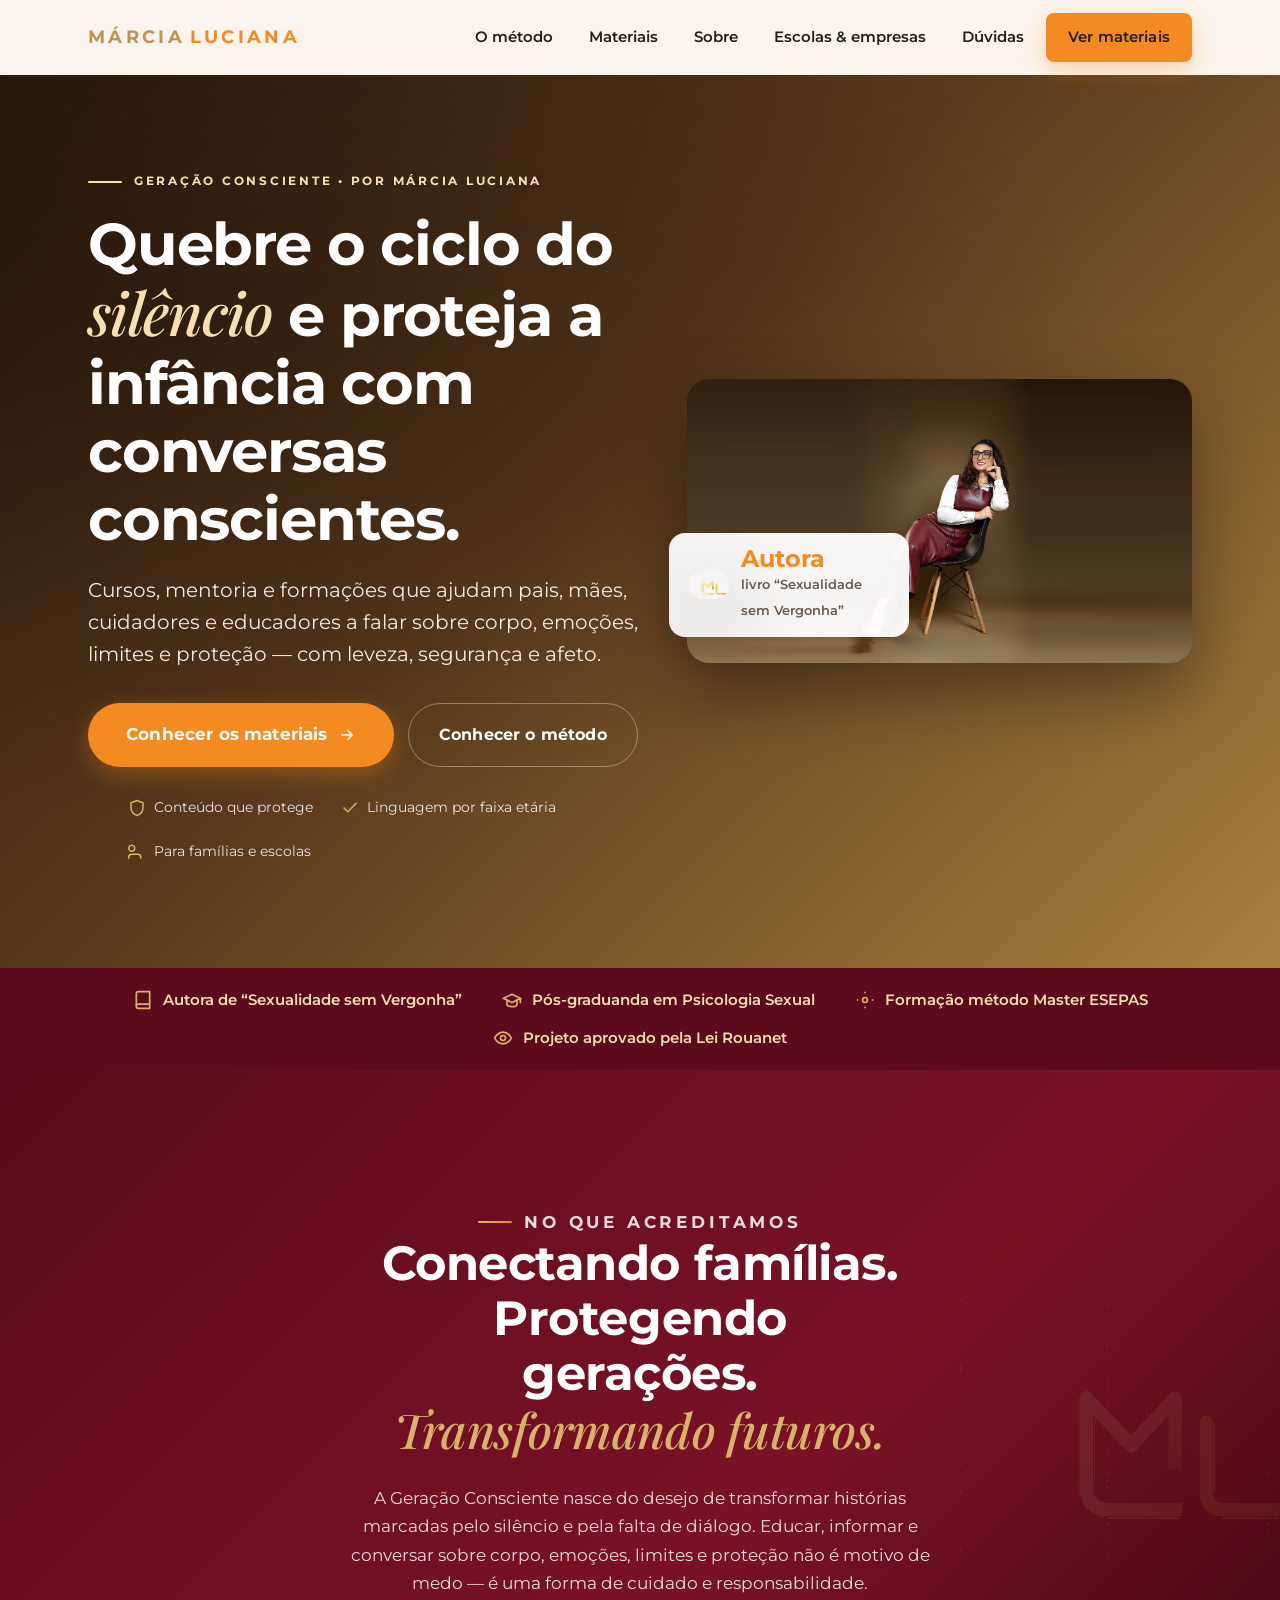
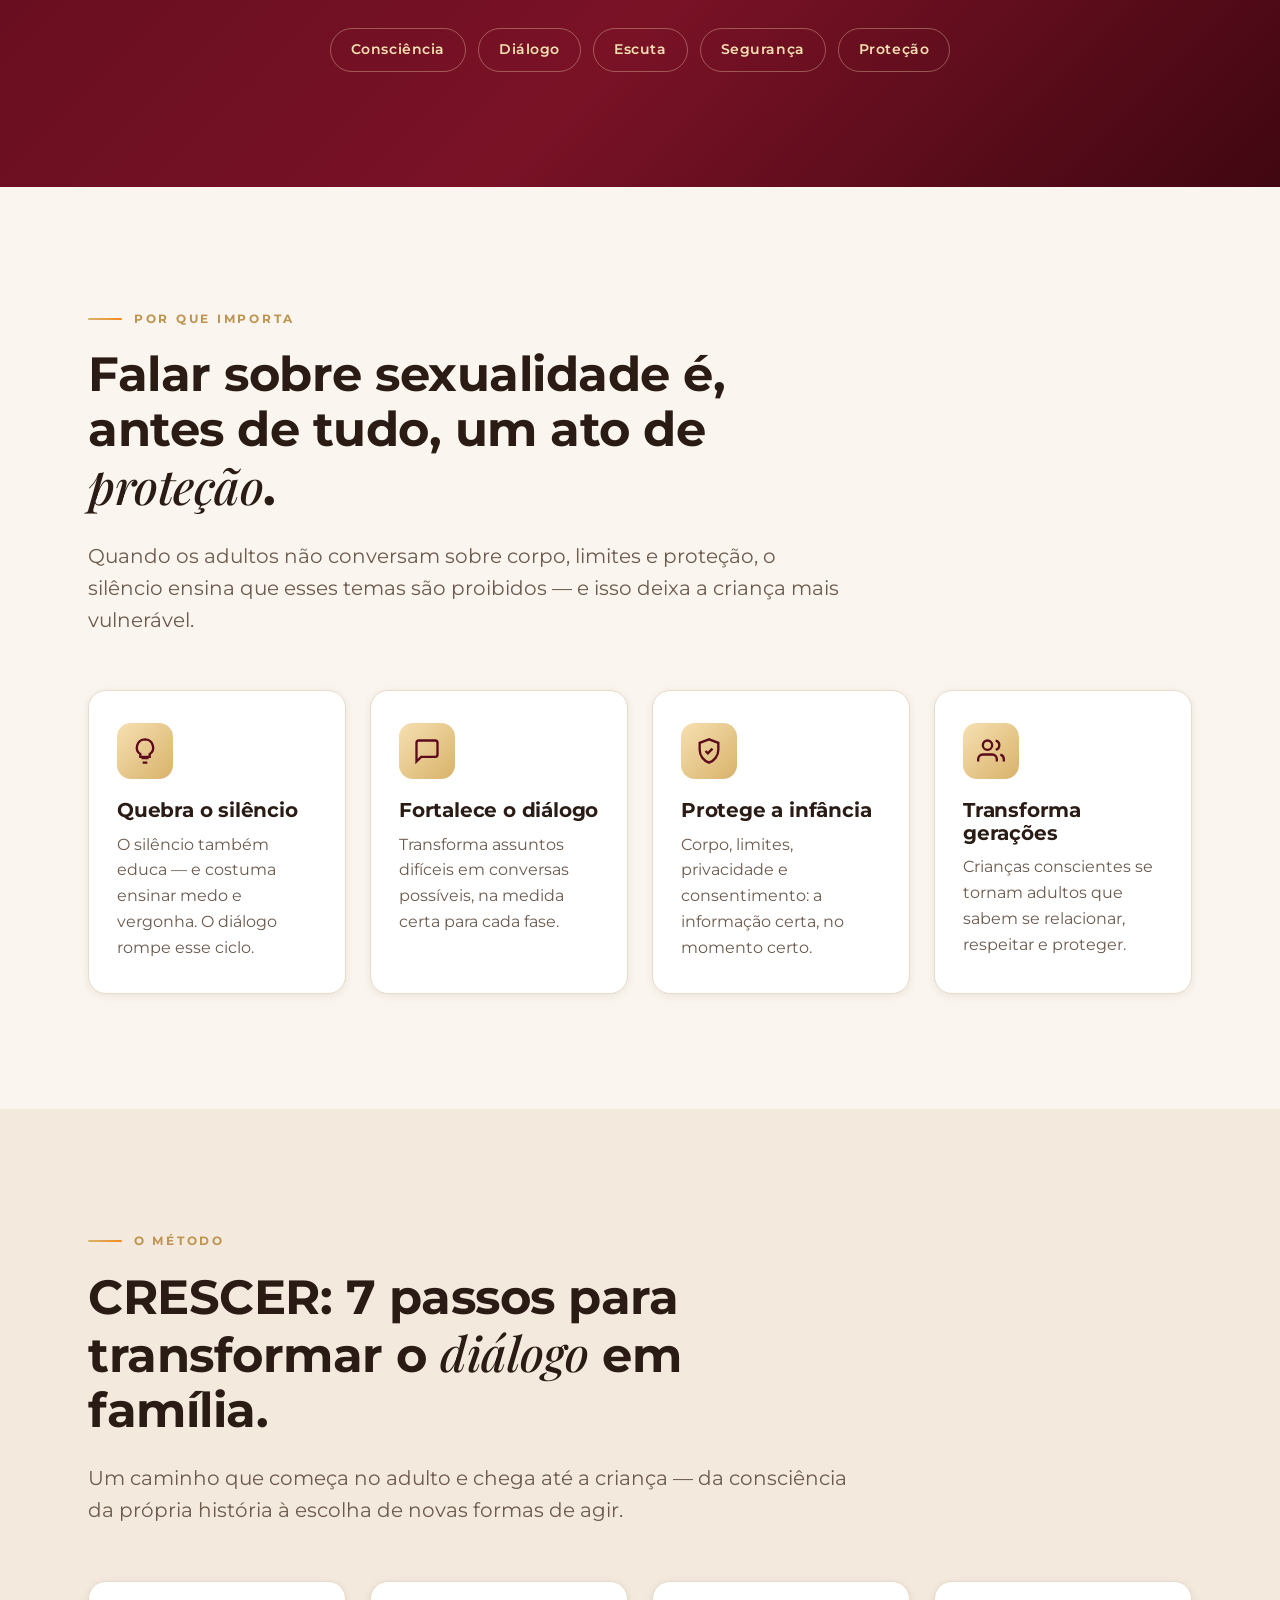
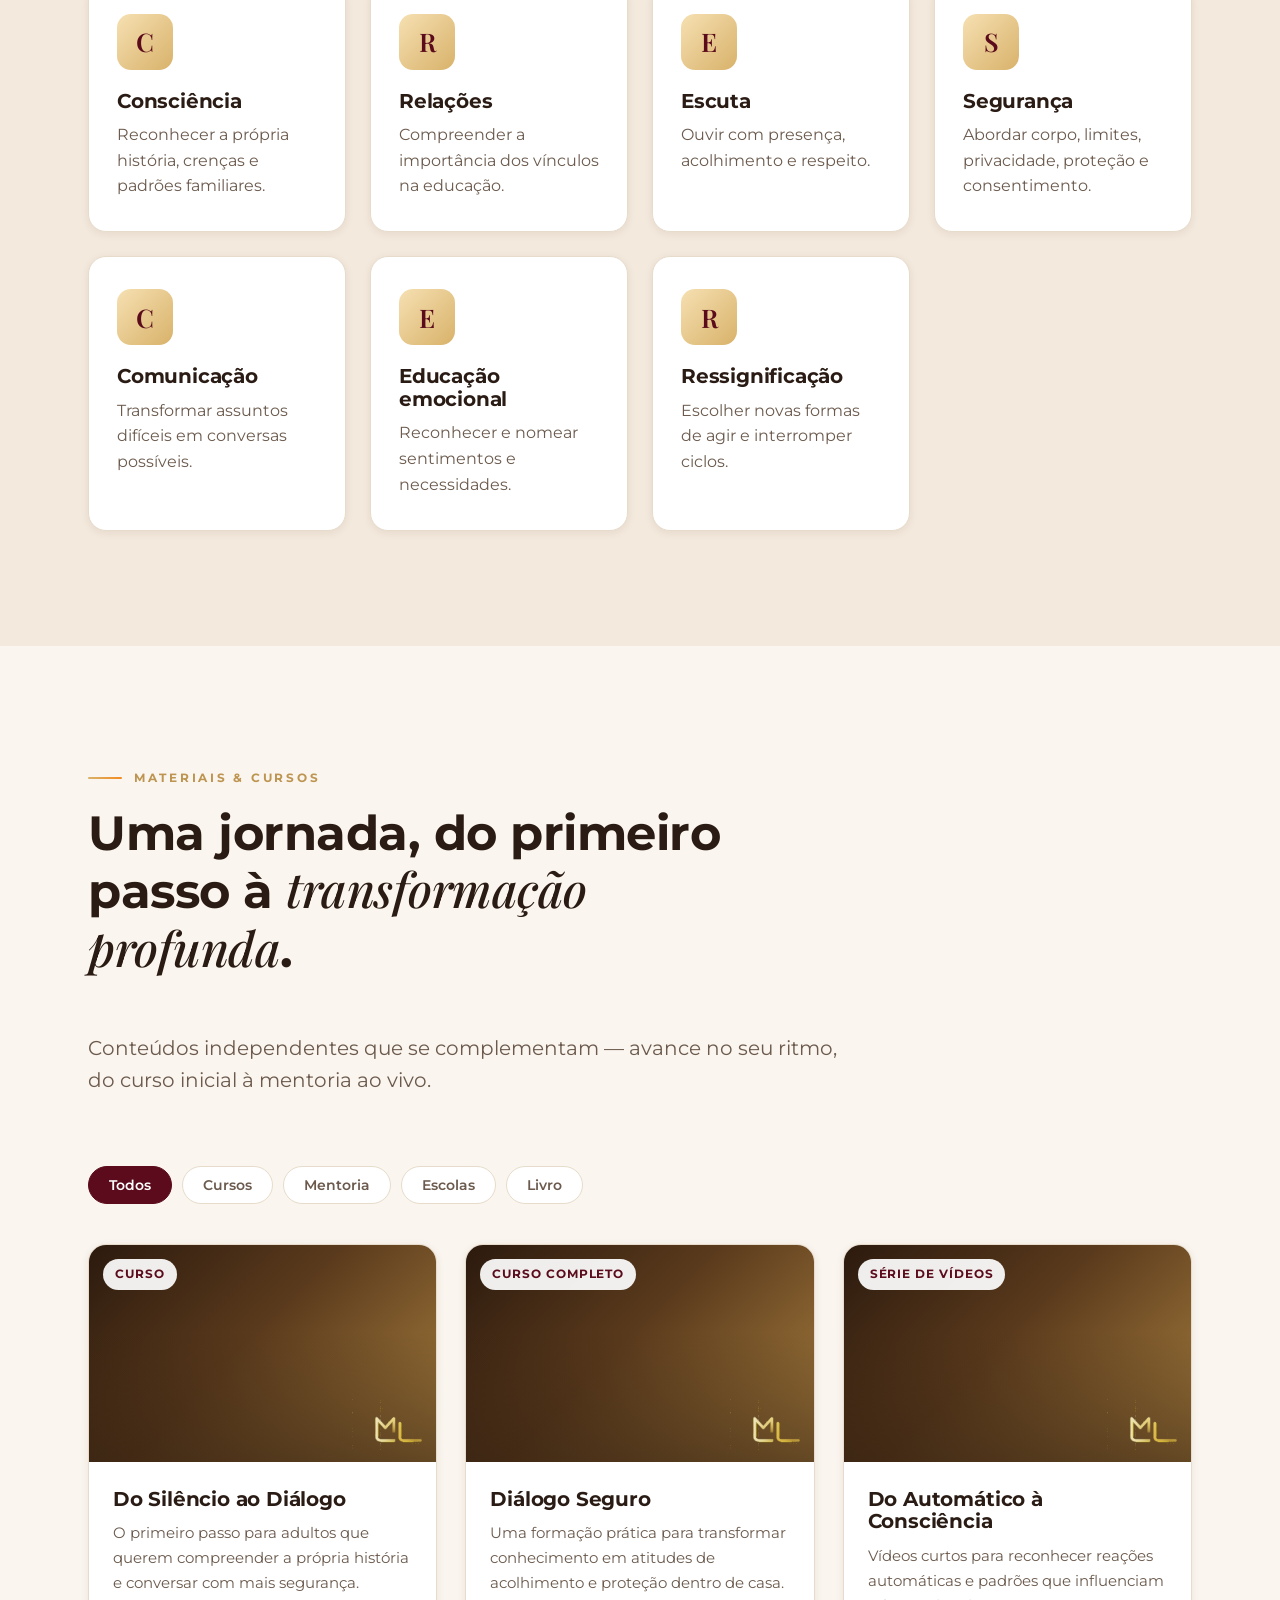
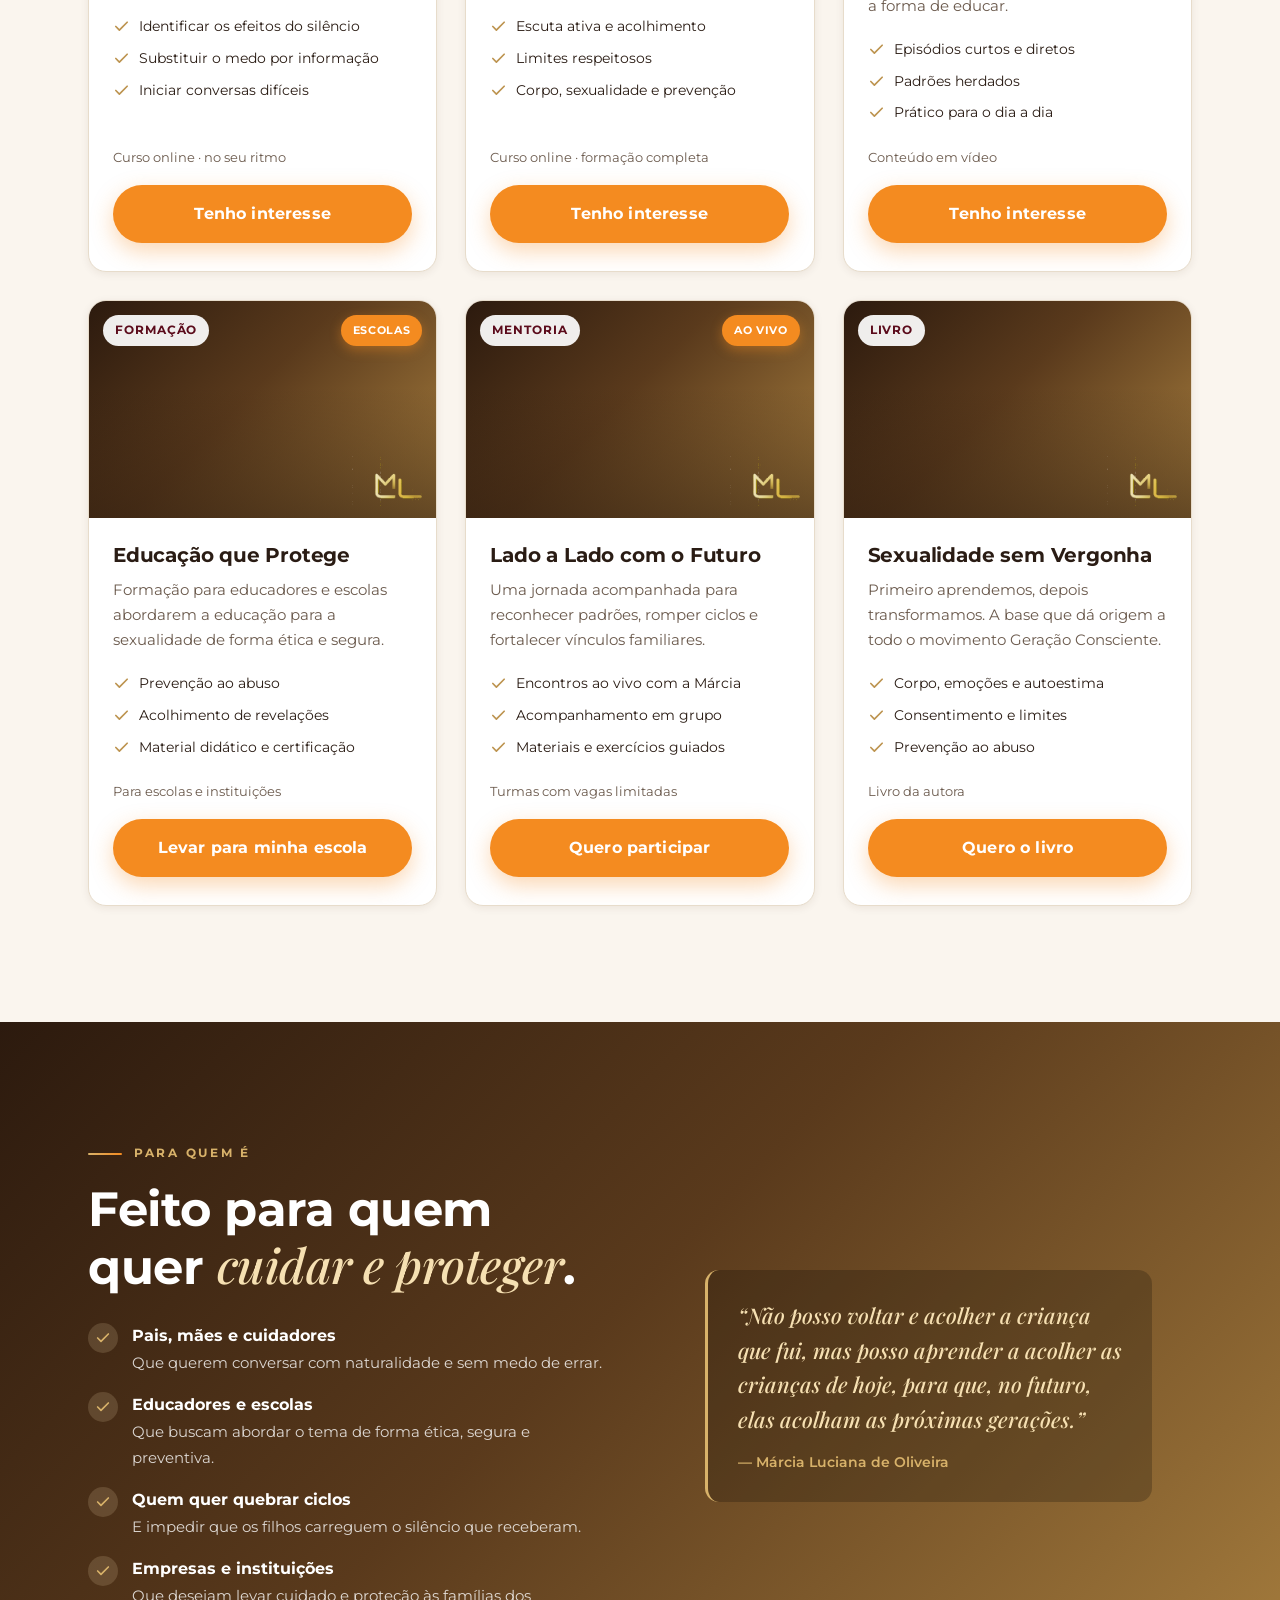
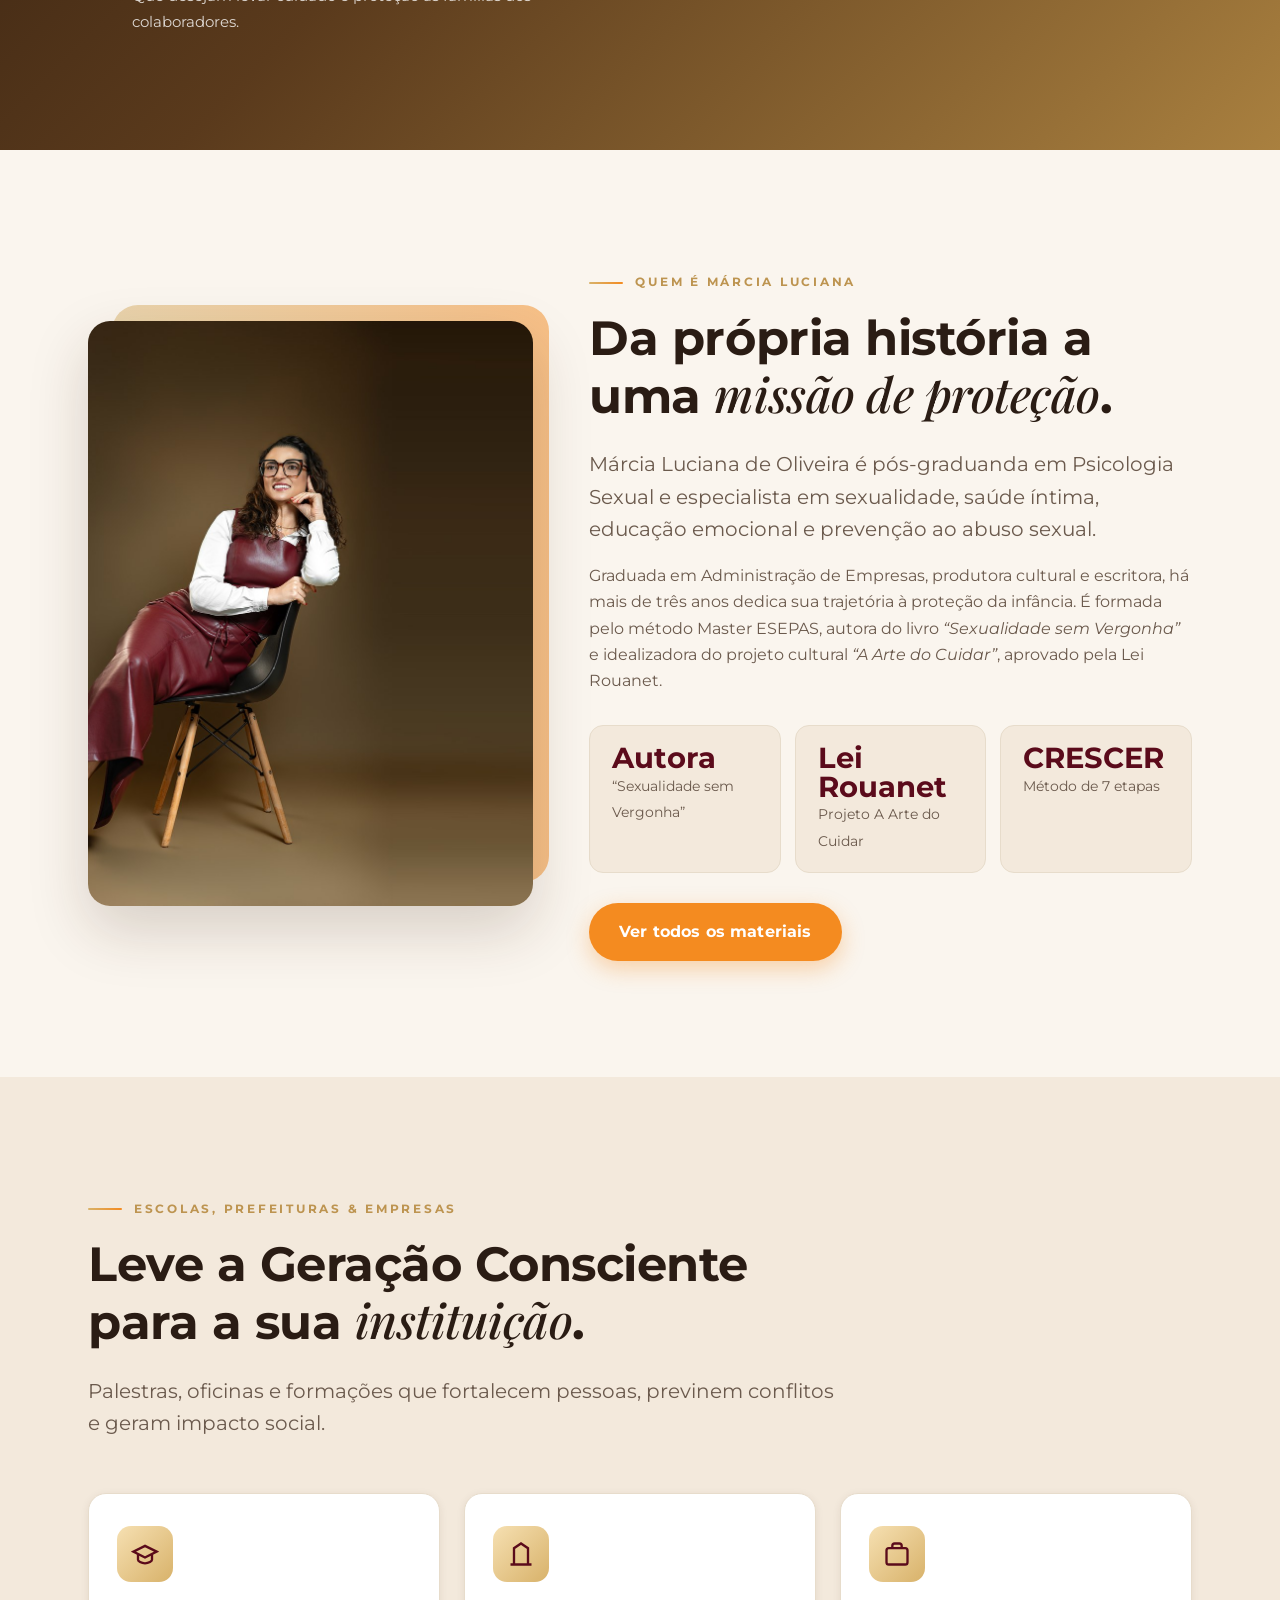
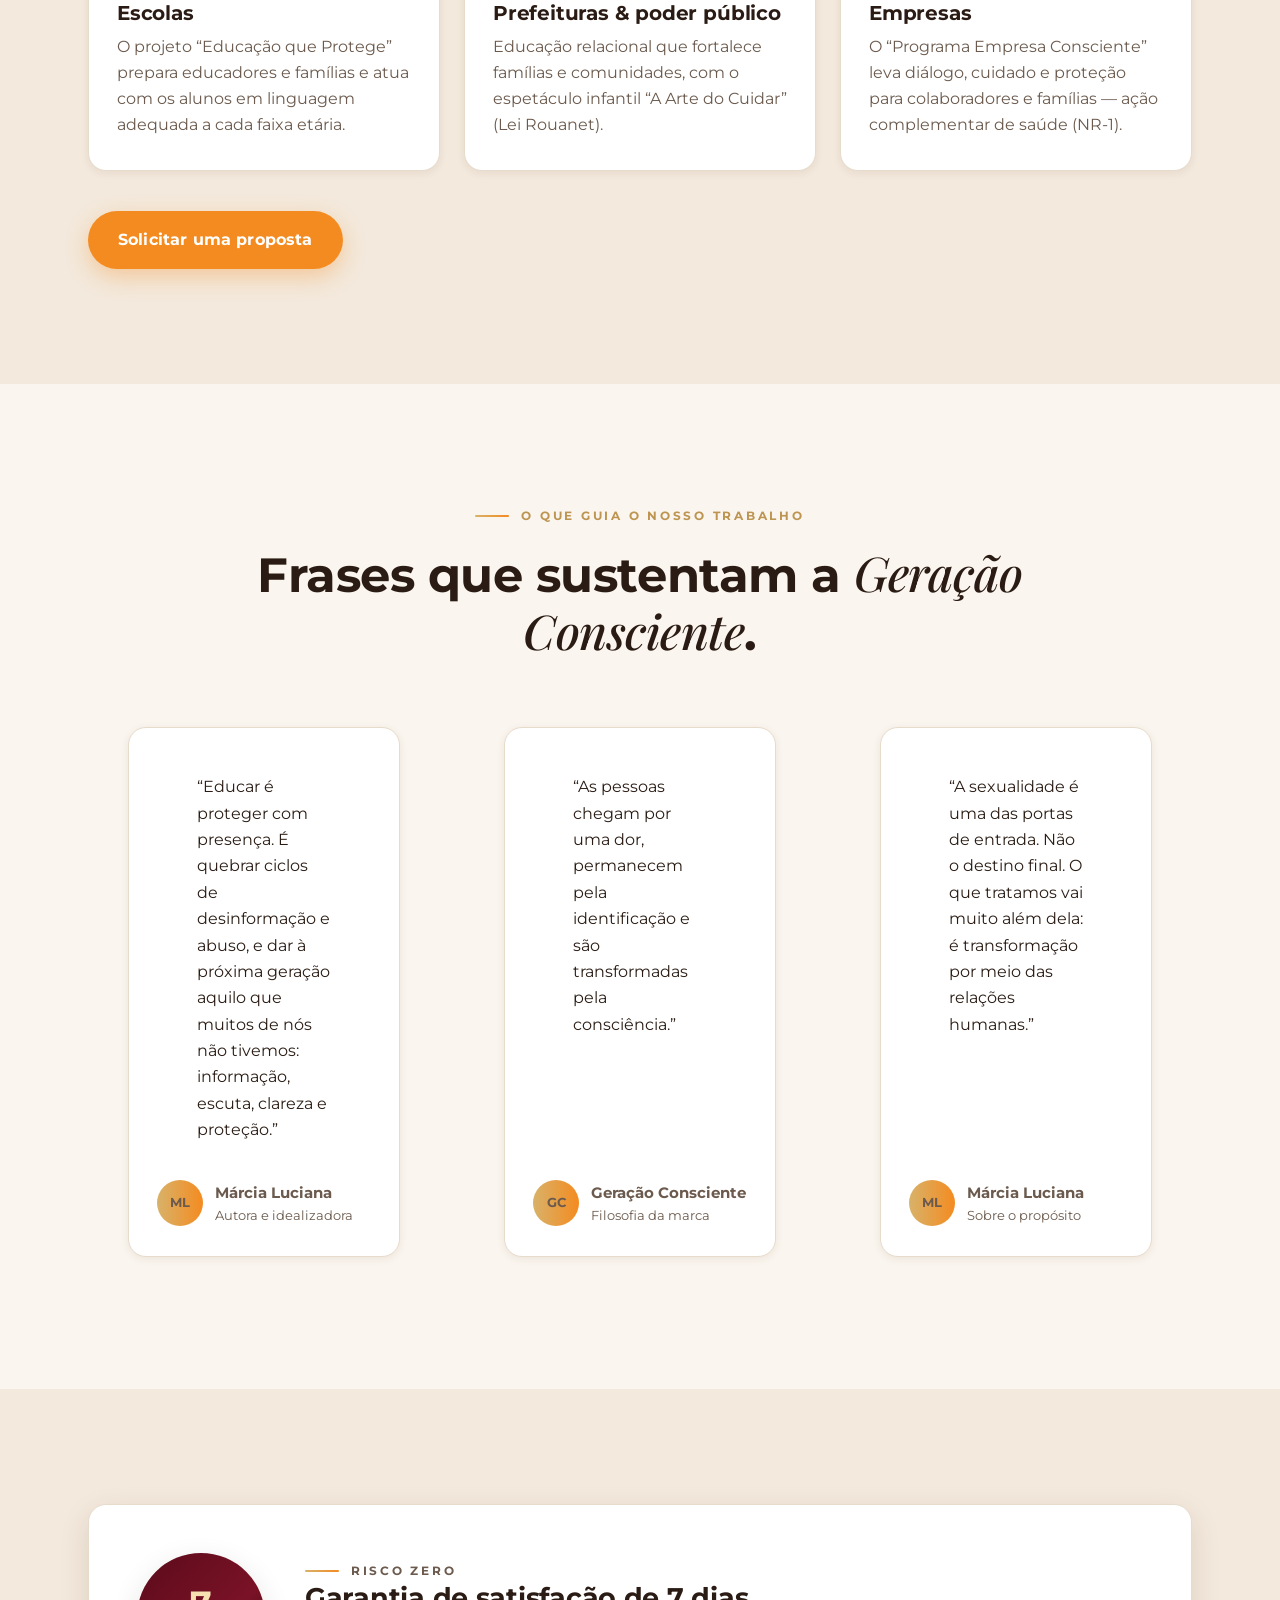
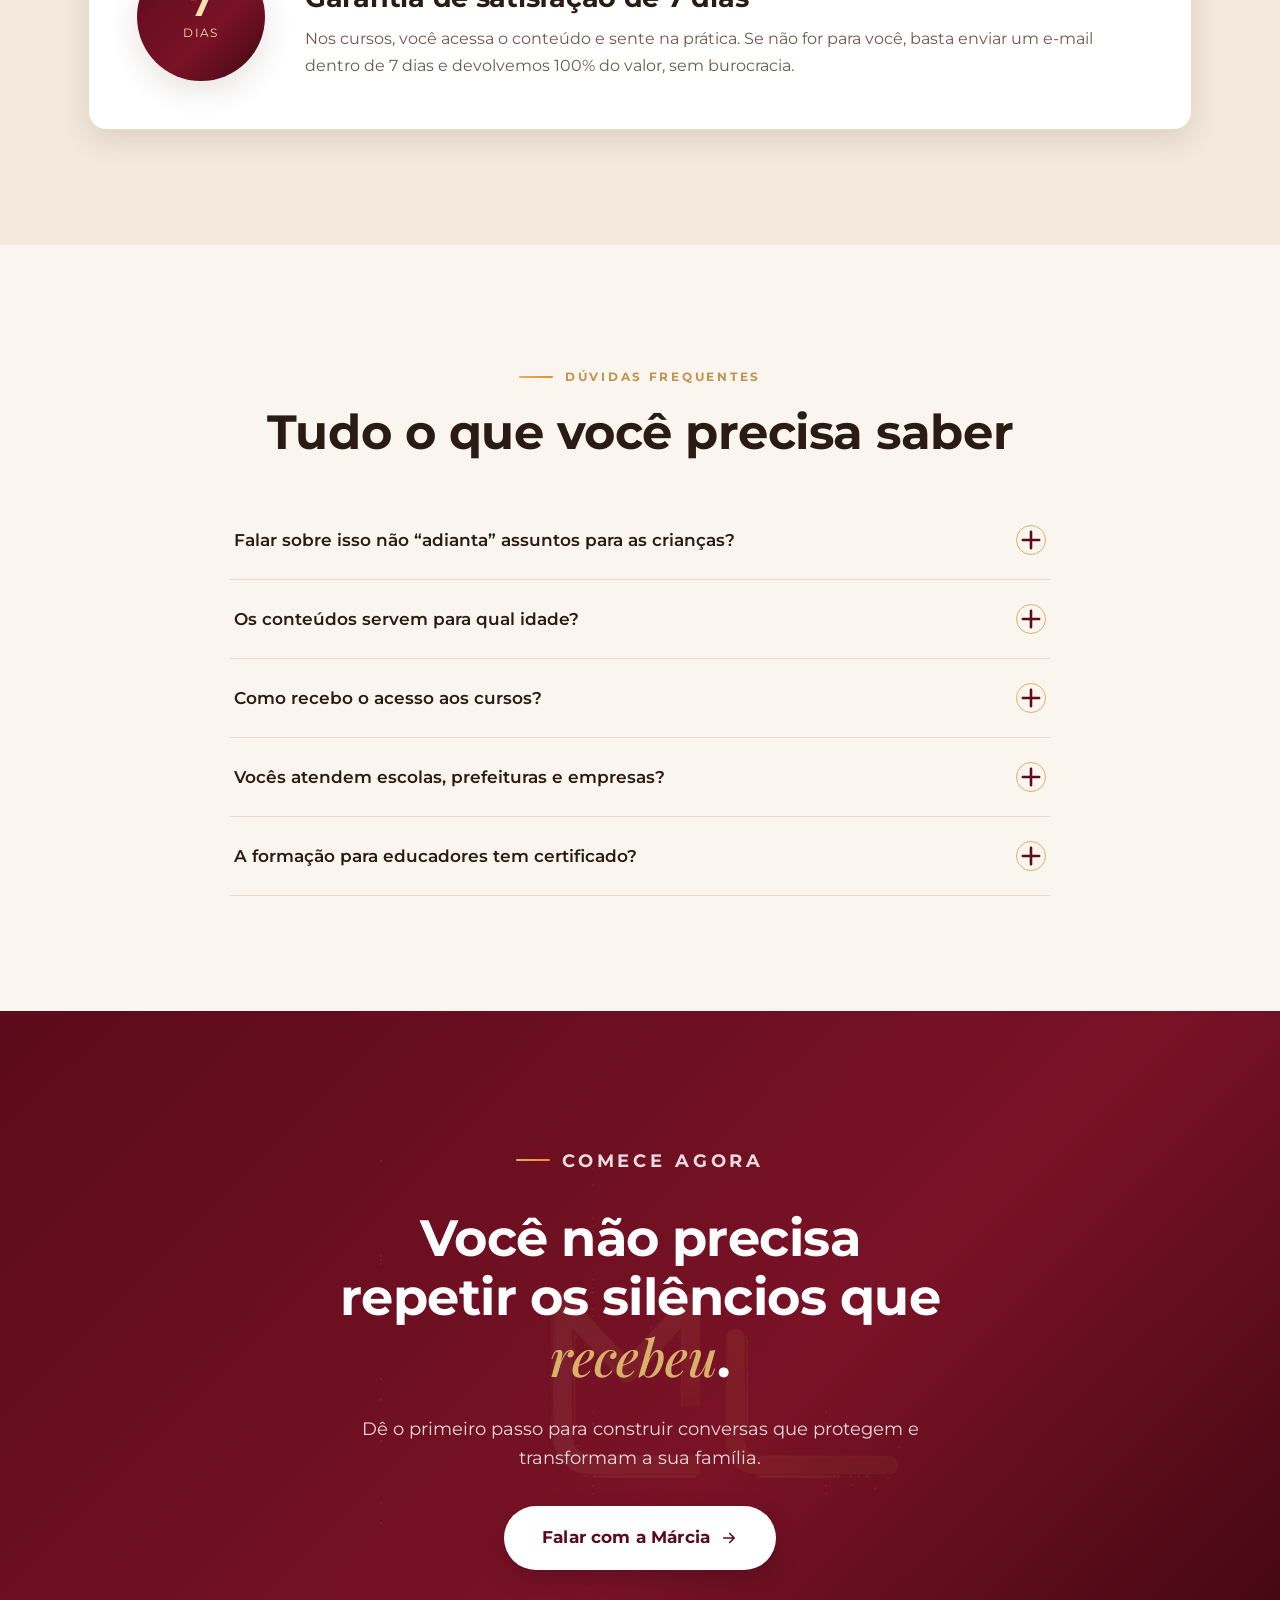
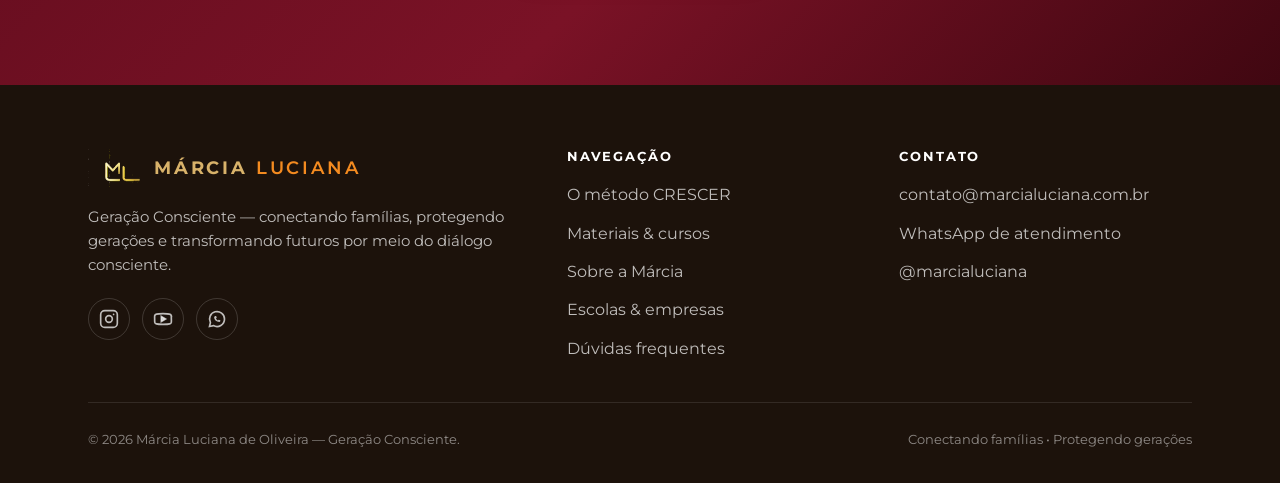
==== commit e287071e: "Porta o conteúdo real para a v1 (mantendo o design da v1) Atualiza v1/index.html com as mesmas infor" ====
--- a/v1/index.html
+++ b/v1/index.html
@@ -6,16 +6,16 @@
   <meta name="theme-color" content="#5b0b1b" />
 
   <!-- ===================== SEO ===================== -->
-  <title>Márcia Luciana | Cursos e formações para fortalecer famílias</title>
-  <meta name="description" content="Especialista em Desenvolvimento das Relações Humanas. Cursos, mentorias e materiais que ajudam pais, mães e educadores a reconstruir o diálogo, fortalecer vínculos e transformar gerações." />
-  <meta name="author" content="Márcia Luciana" />
+  <title>Márcia Luciana | Geração Consciente — diálogo e proteção em família</title>
+  <meta name="description" content="Geração Consciente, por Márcia Luciana: cursos, mentoria e formações que ajudam famílias e escolas a falar sobre corpo, emoções, limites e proteção — quebrando o ciclo do silêncio e prevenindo o abuso." />
+  <meta name="author" content="Márcia Luciana de Oliveira" />
   <link rel="canonical" href="https://www.marcialuciana.com.br/" />
 
   <!-- Open Graph / redes sociais -->
   <meta property="og:type" content="website" />
   <meta property="og:locale" content="pt_BR" />
-  <meta property="og:title" content="Márcia Luciana | Cursos para fortalecer famílias e transformar gerações" />
-  <meta property="og:description" content="Não é só sobre sexualidade. É sobre reconstruir o diálogo, fortalecer vínculos e formar adultos emocionalmente preparados." />
+  <meta property="og:title" content="Márcia Luciana | Geração Consciente" />
+  <meta property="og:description" content="Quebre o ciclo do silêncio e proteja a infância com conversas conscientes sobre corpo, emoções, limites e proteção." />
   <meta property="og:image" content="assets/img/marcia-hero.jpg" />
   <meta name="twitter:card" content="summary_large_image" />
 
@@ -35,16 +35,16 @@
   {
     "@context": "https://schema.org",
     "@type": "Person",
-    "name": "Márcia Luciana",
-    "jobTitle": "Especialista em Desenvolvimento das Relações Humanas",
-    "description": "Educadora e palestrante que utiliza a sexualidade como uma das ferramentas para fortalecer famílias, desenvolver consciência e transformar gerações.",
+    "name": "Márcia Luciana de Oliveira",
+    "jobTitle": "Especialista em sexualidade, educação emocional e prevenção ao abuso sexual",
+    "description": "Pós-graduanda em Psicologia Sexual, autora do livro Sexualidade sem Vergonha e idealizadora do movimento Geração Consciente.",
     "image": "assets/img/marcia-hero.jpg",
     "url": "https://www.marcialuciana.com.br/"
   }
   </script>
 </head>
 <body>
-  <a href="#cursos" class="btn" style="position:absolute;left:-9999px;top:0;z-index:999" onfocus="this.style.left='16px';this.style.top='16px'" onblur="this.style.left='-9999px'">Ir para os cursos</a>
+  <a href="#cursos" class="btn" style="position:absolute;left:-9999px;top:0;z-index:999" onfocus="this.style.left='16px';this.style.top='16px'" onblur="this.style.left='-9999px'">Ir para os materiais</a>
 
   <!-- ============================ HEADER ============================ -->
   <header class="header" id="topo">
@@ -54,12 +54,12 @@
       </a>
 
       <nav class="nav" id="nav" aria-label="Navegação principal">
-        <a href="#cursos">Cursos</a>
-        <a href="#para-quem">Para quem é</a>
+        <a href="#metodo">O método</a>
+        <a href="#cursos">Materiais</a>
         <a href="#sobre">Sobre</a>
-        <a href="#depoimentos">Depoimentos</a>
+        <a href="#escolas">Escolas &amp; empresas</a>
         <a href="#faq">Dúvidas</a>
-        <a href="#cursos" class="btn">Ver cursos</a>
+        <a href="#cursos" class="btn">Ver materiais</a>
       </nav>
 
       <button class="nav-toggle" id="navToggle" aria-label="Abrir menu" aria-controls="nav" aria-expanded="false">
@@ -73,25 +73,25 @@
     <section class="hero" id="inicio">
       <div class="container hero__grid">
         <div class="hero__content">
-          <p class="eyebrow hero__eyebrow">Desenvolvimento das Relações Humanas</p>
-          <h1>Transforme as relações da sua família e <span class="serif">quebre ciclos</span> que atravessam gerações.</h1>
+          <p class="eyebrow hero__eyebrow">Geração Consciente • por Márcia Luciana</p>
+          <h1>Quebre o ciclo do <span class="serif">silêncio</span> e proteja a infância com conversas conscientes.</h1>
           <p class="hero__sub">
-            Cursos, mentorias e materiais criados para pais, mães e educadores que querem
-            reconstruir o diálogo, fortalecer vínculos e formar adultos emocionalmente preparados.
+            Cursos, mentoria e formações que ajudam pais, mães, cuidadores e educadores a falar sobre
+            corpo, emoções, limites e proteção — com leveza, segurança e afeto.
           </p>
 
           <div class="hero__actions">
             <a href="#cursos" class="btn btn--lg">
-              Conhecer os cursos
+              Conhecer os materiais
               <svg viewBox="0 0 24 24" fill="none" stroke="currentColor" stroke-width="2.2" aria-hidden="true"><path d="M5 12h14M13 6l6 6-6 6" stroke-linecap="round" stroke-linejoin="round"/></svg>
             </a>
-            <a href="#sobre" class="btn btn--ghost" style="color:#fff;border-color:rgba(255,255,255,.35)">Conheça a Márcia</a>
+            <a href="#metodo" class="btn btn--ghost" style="color:#fff;border-color:rgba(255,255,255,.35)">Conhecer o método</a>
           </div>
 
           <ul class="hero__mini">
-            <li><svg viewBox="0 0 24 24" fill="none" stroke="currentColor" stroke-width="2" aria-hidden="true"><path d="M20 6 9 17l-5-5" stroke-linecap="round" stroke-linejoin="round"/></svg> Acesso imediato e vitalício</li>
-            <li><svg viewBox="0 0 24 24" fill="none" stroke="currentColor" stroke-width="2" aria-hidden="true"><rect x="3" y="11" width="18" height="10" rx="2"/><path d="M7 11V7a5 5 0 0 1 10 0v4"/></svg> Pagamento 100% seguro</li>
-            <li><svg viewBox="0 0 24 24" fill="none" stroke="currentColor" stroke-width="2" aria-hidden="true"><path d="M12 8v4l3 3"/><circle cx="12" cy="12" r="9"/></svg> Garantia de 7 dias</li>
+            <li><svg viewBox="0 0 24 24" fill="none" stroke="currentColor" stroke-width="2" aria-hidden="true"><path d="M12 2 4 5v6c0 5 3.4 9.4 8 11 4.6-1.6 8-6 8-11V5l-8-3Z"/></svg> Conteúdo que protege</li>
+            <li><svg viewBox="0 0 24 24" fill="none" stroke="currentColor" stroke-width="2" aria-hidden="true"><path d="M20 6 9 17l-5-5" stroke-linecap="round" stroke-linejoin="round"/></svg> Linguagem por faixa etária</li>
+            <li><svg viewBox="0 0 24 24" fill="none" stroke="currentColor" stroke-width="2" aria-hidden="true"><path d="M17 21v-2a4 4 0 0 0-4-4H5a4 4 0 0 0-4 4v2M9 7a4 4 0 1 0 0 .01"/></svg> Para famílias e escolas</li>
           </ul>
         </div>
 
@@ -101,8 +101,8 @@
           <div class="hero__badge">
             <img class="mono" src="assets/img/ml-monograma.png" alt="" aria-hidden="true" />
             <div>
-              <strong>+5.000</strong>
-              <span>famílias impactadas</span>
+              <strong>Autora</strong>
+              <span>livro “Sexualidade sem Vergonha”</span>
             </div>
           </div>
         </div>
@@ -110,12 +110,12 @@
     </section>
 
     <!-- ===================== FAIXA DE CONFIANÇA ===================== -->
-    <section class="trust" aria-label="Diferenciais">
+    <section class="trust" aria-label="Credenciais">
       <div class="container trust__inner">
-        <div class="trust__item"><svg viewBox="0 0 24 24" fill="none" stroke="currentColor" stroke-width="2" aria-hidden="true"><path d="M12 2 4 5v6c0 5 3.4 9.4 8 11 4.6-1.6 8-6 8-11V5l-8-3Z"/></svg> Conteúdo com base científica</div>
-        <div class="trust__item"><svg viewBox="0 0 24 24" fill="none" stroke="currentColor" stroke-width="2" aria-hidden="true"><rect x="2" y="4" width="20" height="16" rx="2"/><path d="m2 8 10 6 10-6"/></svg> Suporte por e-mail</div>
-        <div class="trust__item"><svg viewBox="0 0 24 24" fill="none" stroke="currentColor" stroke-width="2" aria-hidden="true"><path d="M12 15a3 3 0 1 0 0-6 3 3 0 0 0 0 6Z"/><path d="M2 12s3-7 10-7 10 7 10 7-3 7-10 7-10-7-10-7Z"/></svg> Certificado de conclusão</div>
-        <div class="trust__item"><svg viewBox="0 0 24 24" fill="none" stroke="currentColor" stroke-width="2" aria-hidden="true"><rect x="5" y="2" width="14" height="20" rx="2"/><path d="M12 18h.01"/></svg> Assista no celular, tablet ou PC</div>
+        <div class="trust__item"><svg viewBox="0 0 24 24" fill="none" stroke="currentColor" stroke-width="2" aria-hidden="true"><path d="M4 19.5A2.5 2.5 0 0 1 6.5 17H20"/><path d="M6.5 2H20v20H6.5A2.5 2.5 0 0 1 4 19.5v-15A2.5 2.5 0 0 1 6.5 2Z"/></svg> Autora de “Sexualidade sem Vergonha”</div>
+        <div class="trust__item"><svg viewBox="0 0 24 24" fill="none" stroke="currentColor" stroke-width="2" aria-hidden="true"><path d="M22 10v6M2 10l10-5 10 5-10 5z"/><path d="M6 12v5c0 1.7 2.7 3 6 3s6-1.3 6-3v-5"/></svg> Pós-graduanda em Psicologia Sexual</div>
+        <div class="trust__item"><svg viewBox="0 0 24 24" fill="none" stroke="currentColor" stroke-width="2" aria-hidden="true"><path d="M12 15a3 3 0 1 0 0-6 3 3 0 0 0 0 6Z"/><path d="M12 2v2m0 16v2m10-10h-2M4 12H2"/></svg> Formação método Master ESEPAS</div>
+        <div class="trust__item"><svg viewBox="0 0 24 24" fill="none" stroke="currentColor" stroke-width="2" aria-hidden="true"><path d="M12 15a3 3 0 1 0 0-6 3 3 0 0 0 0 6Z"/><path d="M2 12s3-7 10-7 10 7 10 7-3 7-10 7-10-7-10-7Z"/></svg> Projeto aprovado pela Lei Rouanet</div>
       </div>
     </section>
 
@@ -126,16 +126,16 @@
         <p class="eyebrow eyebrow--center eyebrow--light">No que acreditamos</p>
         <h2>Conectando famílias. Protegendo gerações. <span class="serif">Transformando futuros.</span></h2>
         <p>
-          Acreditamos que nenhuma geração deveria carregar, sem perceber, as dores da anterior.
-          Porque transformar uma família é transformar uma geração — e transformar gerações
-          é a forma mais profunda de transformar o mundo.
+          A Geração Consciente nasce do desejo de transformar histórias marcadas pelo silêncio e pela
+          falta de diálogo. Educar, informar e conversar sobre corpo, emoções, limites e proteção não é
+          motivo de medo — é uma forma de cuidado e responsabilidade.
         </p>
         <div class="tese__pills">
           <span>Consciência</span>
           <span>Diálogo</span>
-          <span>Vínculos</span>
-          <span>Prevenção</span>
-          <span>Transformação</span>
+          <span>Escuta</span>
+          <span>Segurança</span>
+          <span>Proteção</span>
         </div>
       </div>
     </section>
@@ -144,216 +144,203 @@
     <section class="section">
       <div class="container">
         <div class="pillars__head reveal">
-          <p class="eyebrow">Muito além da sexualidade</p>
-          <h2 class="section-title">Não é só sobre um tema. É sobre a <span class="serif">transformação</span> que permanece.</h2>
-          <p class="lead">A sexualidade é uma das portas de entrada — nunca o destino final. Cada curso conecta comunicação, autoestima, educação emocional e parentalidade em uma única jornada.</p>
+          <p class="eyebrow">Por que importa</p>
+          <h2 class="section-title">Falar sobre sexualidade é, antes de tudo, um ato de <span class="serif">proteção</span>.</h2>
+          <p class="lead">Quando os adultos não conversam sobre corpo, limites e proteção, o silêncio ensina que esses temas são proibidos — e isso deixa a criança mais vulnerável.</p>
         </div>
 
         <div class="pillars__grid">
           <article class="pillar reveal">
-            <div class="pillar__icon"><svg viewBox="0 0 24 24" fill="none" stroke="currentColor" stroke-width="2" aria-hidden="true"><path d="M12 2a7 7 0 0 0-4 12.7V17a2 2 0 0 0 2 2h4a2 2 0 0 0 2-2v-2.3A7 7 0 0 0 12 2Z"/><path d="M9 21h6"/></svg></div>
-            <h3>Desenvolve consciência</h3>
-            <p>O primeiro passo para interromper ciclos familiares que se repetem como se fossem destino.</p>
+            <div class="pillar__icon"><svg viewBox="0 0 24 24" fill="none" stroke="currentColor" stroke-width="2" aria-hidden="true"><path d="M9 18h6M10 22h4M12 2a7 7 0 0 0-4 12.7V17h8v-2.3A7 7 0 0 0 12 2Z"/></svg></div>
+            <h3>Quebra o silêncio</h3>
+            <p>O silêncio também educa — e costuma ensinar medo e vergonha. O diálogo rompe esse ciclo.</p>
           </article>
           <article class="pillar reveal">
             <div class="pillar__icon"><svg viewBox="0 0 24 24" fill="none" stroke="currentColor" stroke-width="2" aria-hidden="true"><path d="M21 15a2 2 0 0 1-2 2H7l-4 4V5a2 2 0 0 1 2-2h14a2 2 0 0 1 2 2Z"/></svg></div>
-            <h3>Reconstrói o diálogo</h3>
-            <p>Conversas que talvez nunca tivessem coragem de começar entre pais e filhos, agora possíveis.</p>
+            <h3>Fortalece o diálogo</h3>
+            <p>Transforma assuntos difíceis em conversas possíveis, na medida certa para cada fase.</p>
           </article>
           <article class="pillar reveal">
-            <div class="pillar__icon"><svg viewBox="0 0 24 24" fill="none" stroke="currentColor" stroke-width="2" aria-hidden="true"><path d="M20.8 4.6a5.5 5.5 0 0 0-7.8 0L12 5.7l-1-1.1a5.5 5.5 0 0 0-7.8 7.8l1.1 1L12 21l7.7-7.6 1.1-1a5.5 5.5 0 0 0 0-7.8Z"/></svg></div>
-            <h3>Fortalece vínculos</h3>
-            <p>Relações saudáveis não acontecem por acaso; elas são construídas, todos os dias.</p>
+            <div class="pillar__icon"><svg viewBox="0 0 24 24" fill="none" stroke="currentColor" stroke-width="2" aria-hidden="true"><path d="M12 2 4 5v6c0 5 3.4 9.4 8 11 4.6-1.6 8-6 8-11V5l-8-3Z"/><path d="m9 12 2 2 4-4"/></svg></div>
+            <h3>Protege a infância</h3>
+            <p>Corpo, limites, privacidade e consentimento: a informação certa, no momento certo.</p>
           </article>
           <article class="pillar reveal">
             <div class="pillar__icon"><svg viewBox="0 0 24 24" fill="none" stroke="currentColor" stroke-width="2" aria-hidden="true"><path d="M17 21v-2a4 4 0 0 0-4-4H5a4 4 0 0 0-4 4v2"/><circle cx="9" cy="7" r="4"/><path d="M23 21v-2a4 4 0 0 0-3-3.9M16 3.1a4 4 0 0 1 0 7.8"/></svg></div>
             <h3>Transforma gerações</h3>
-            <p>Filhos que crescem com segurança e adultos emocionalmente mais preparados para o futuro.</p>
-          </article>
-        </div>
-      </div>
-    </section>
-
-    <!-- ============================ CURSOS ============================
-         COMO EDITAR CADA PRODUTO:
-         1. Título ...... dentro de <h3>
-         2. Categoria ... atributo data-cat + texto do <span class="card__tag">
-         3. Descrição ... <p class="card__desc">
-         4. Preço ....... <span class="value"> e (opcional) <span class="old">
-         5. Parcelas .... <p class="card__installments">
-         6. LINK DE COMPRA .. href do <a class="btn"> — troque "#SEU-LINK-DE-CHECKOUT"
-                            pelo link real (ex.: https://pay.hotmart.com/XXXXXXX)
-         Para adicionar/remover produtos, copie ou apague um bloco <article class="card">.
-    ================================================================= -->
-    <section class="section section--areia2" id="cursos">
+            <p>Crianças conscientes se tornam adultos que sabem se relacionar, respeitar e proteger.</p>
+          </article>
+        </div>
+      </div>
+    </section>
+
+    <!-- ====================== MÉTODO CRESCER ====================== -->
+    <section class="section section--areia2" id="metodo">
+      <div class="container">
+        <div class="pillars__head reveal">
+          <p class="eyebrow">O método</p>
+          <h2 class="section-title">CRESCER: 7 passos para transformar o <span class="serif">diálogo</span> em família.</h2>
+          <p class="lead">Um caminho que começa no adulto e chega até a criança — da consciência da própria história à escolha de novas formas de agir.</p>
+        </div>
+
+        <div class="pillars__grid">
+          <article class="pillar reveal"><div class="pillar__icon"><span style="font-family:var(--font-serif);font-size:1.6rem;font-weight:600">C</span></div><h3>Consciência</h3><p>Reconhecer a própria história, crenças e padrões familiares.</p></article>
+          <article class="pillar reveal"><div class="pillar__icon"><span style="font-family:var(--font-serif);font-size:1.6rem;font-weight:600">R</span></div><h3>Relações</h3><p>Compreender a importância dos vínculos na educação.</p></article>
+          <article class="pillar reveal"><div class="pillar__icon"><span style="font-family:var(--font-serif);font-size:1.6rem;font-weight:600">E</span></div><h3>Escuta</h3><p>Ouvir com presença, acolhimento e respeito.</p></article>
+          <article class="pillar reveal"><div class="pillar__icon"><span style="font-family:var(--font-serif);font-size:1.6rem;font-weight:600">S</span></div><h3>Segurança</h3><p>Abordar corpo, limites, privacidade, proteção e consentimento.</p></article>
+          <article class="pillar reveal"><div class="pillar__icon"><span style="font-family:var(--font-serif);font-size:1.6rem;font-weight:600">C</span></div><h3>Comunicação</h3><p>Transformar assuntos difíceis em conversas possíveis.</p></article>
+          <article class="pillar reveal"><div class="pillar__icon"><span style="font-family:var(--font-serif);font-size:1.6rem;font-weight:600">E</span></div><h3>Educação emocional</h3><p>Reconhecer e nomear sentimentos e necessidades.</p></article>
+          <article class="pillar reveal"><div class="pillar__icon"><span style="font-family:var(--font-serif);font-size:1.6rem;font-weight:600">R</span></div><h3>Ressignificação</h3><p>Escolher novas formas de agir e interromper ciclos.</p></article>
+        </div>
+      </div>
+    </section>
+
+    <!-- ============================ MATERIAIS ============================ -->
+    <section class="section" id="cursos">
       <div class="container">
         <div class="cursos__head reveal">
           <div>
-            <p class="eyebrow">Cursos &amp; materiais</p>
-            <h2 class="section-title">Escolha o próximo passo da sua <span class="serif">jornada</span>.</h2>
-          </div>
-          <p class="lead">Conteúdos independentes que se complementam — do primeiro diálogo à transformação da família inteira.</p>
+            <p class="eyebrow">Materiais &amp; cursos</p>
+            <h2 class="section-title">Uma jornada, do primeiro passo à <span class="serif">transformação profunda</span>.</h2>
+          </div>
+          <p class="lead">Conteúdos independentes que se complementam — avance no seu ritmo, do curso inicial à mentoria ao vivo.</p>
         </div>
 
         <!-- Filtros por categoria -->
         <div class="filtros" role="tablist" aria-label="Filtrar por categoria">
           <button class="filtro is-active" data-filter="todos">Todos</button>
           <button class="filtro" data-filter="curso">Cursos</button>
-          <button class="filtro" data-filter="mentoria">Mentorias</button>
-          <button class="filtro" data-filter="livro">Livros</button>
-          <button class="filtro" data-filter="comunidade">Comunidade</button>
+          <button class="filtro" data-filter="mentoria">Mentoria</button>
+          <button class="filtro" data-filter="escola">Escolas</button>
+          <button class="filtro" data-filter="livro">Livro</button>
         </div>
 
         <div class="cards">
 
-          <!-- ============ PRODUTO 1 (destaque) ============ -->
-          <article class="card reveal" data-cat="curso">
-            <div class="card__media">
-              <span class="card__tag">Curso</span>
-              <span class="card__flag">Mais vendido</span>
-              <img class="mono-water" src="assets/img/ml-monograma.png" alt="" aria-hidden="true" />
-            </div>
-            <div class="card__body">
-              <h3>Adolescência e Corporeidade sem Mistérios</h3>
-              <p class="card__desc">Construindo diálogos de pais para filhos sobre as mudanças do corpo e das emoções, sem tabus e sem constrangimento.</p>
-              <ul class="card__feat">
-                <li><svg viewBox="0 0 24 24" fill="none" stroke="currentColor" stroke-width="2.4" aria-hidden="true"><path d="M20 6 9 17l-5-5" stroke-linecap="round" stroke-linejoin="round"/></svg> Diálogo aberto e sem julgamentos</li>
-                <li><svg viewBox="0 0 24 24" fill="none" stroke="currentColor" stroke-width="2.4" aria-hidden="true"><path d="M20 6 9 17l-5-5" stroke-linecap="round" stroke-linejoin="round"/></svg> Autoimagem e desenvolvimento emocional</li>
-                <li><svg viewBox="0 0 24 24" fill="none" stroke="currentColor" stroke-width="2.4" aria-hidden="true"><path d="M20 6 9 17l-5-5" stroke-linecap="round" stroke-linejoin="round"/></svg> Vínculos familiares mais fortes</li>
-              </ul>
-              <div class="card__foot">
-                <div class="card__price">
-                  <span class="from">por</span>
-                  <span class="value">R$ 397</span>
-                  <span class="old">R$ 597</span>
-                </div>
-                <p class="card__installments">ou 12x de R$ 39,54 no cartão</p>
-                <a class="btn btn--block" href="#SEU-LINK-DE-CHECKOUT" rel="noopener">Quero este curso</a>
-              </div>
-            </div>
-          </article>
-
-          <!-- ============ PRODUTO 2 ============ -->
+          <!-- Curso — Do Silêncio ao Diálogo -->
           <article class="card reveal" data-cat="curso">
             <div class="card__media">
               <span class="card__tag">Curso</span>
               <img class="mono-water" src="assets/img/ml-monograma.png" alt="" aria-hidden="true" />
             </div>
             <div class="card__body">
-              <h3>Educação Sexual na Primeira Infância</h3>
-              <p class="card__desc">Como acolher a curiosidade natural das crianças e criar um ambiente de confiança desde os primeiros anos.</p>
+              <h3>Do Silêncio ao Diálogo</h3>
+              <p class="card__desc">O primeiro passo para adultos que querem compreender a própria história e conversar com mais segurança.</p>
               <ul class="card__feat">
-                <li><svg viewBox="0 0 24 24" fill="none" stroke="currentColor" stroke-width="2.4" aria-hidden="true"><path d="M20 6 9 17l-5-5" stroke-linecap="round" stroke-linejoin="round"/></svg> Linguagem adequada para cada idade</li>
-                <li><svg viewBox="0 0 24 24" fill="none" stroke="currentColor" stroke-width="2.4" aria-hidden="true"><path d="M20 6 9 17l-5-5" stroke-linecap="round" stroke-linejoin="round"/></svg> Prevenção e proteção com afeto</li>
-                <li><svg viewBox="0 0 24 24" fill="none" stroke="currentColor" stroke-width="2.4" aria-hidden="true"><path d="M20 6 9 17l-5-5" stroke-linecap="round" stroke-linejoin="round"/></svg> Respostas para perguntas difíceis</li>
+                <li><svg viewBox="0 0 24 24" fill="none" stroke="currentColor" stroke-width="2.4" aria-hidden="true"><path d="M20 6 9 17l-5-5" stroke-linecap="round" stroke-linejoin="round"/></svg> Identificar os efeitos do silêncio</li>
+                <li><svg viewBox="0 0 24 24" fill="none" stroke="currentColor" stroke-width="2.4" aria-hidden="true"><path d="M20 6 9 17l-5-5" stroke-linecap="round" stroke-linejoin="round"/></svg> Substituir o medo por informação</li>
+                <li><svg viewBox="0 0 24 24" fill="none" stroke="currentColor" stroke-width="2.4" aria-hidden="true"><path d="M20 6 9 17l-5-5" stroke-linecap="round" stroke-linejoin="round"/></svg> Iniciar conversas difíceis</li>
               </ul>
               <div class="card__foot">
-                <div class="card__price">
-                  <span class="from">por</span>
-                  <span class="value">R$ 297</span>
-                </div>
-                <p class="card__installments">ou 12x de R$ 29,58 no cartão</p>
-                <a class="btn btn--block" href="#SEU-LINK-DE-CHECKOUT" rel="noopener">Quero este curso</a>
+                <p class="card__installments" style="margin-top:0">Curso online · no seu ritmo</p>
+                <a class="btn btn--block" href="#contato" rel="noopener">Tenho interesse</a>
               </div>
             </div>
           </article>
 
-          <!-- ============ PRODUTO 3 ============ -->
+          <!-- Curso completo — Diálogo Seguro -->
           <article class="card reveal" data-cat="curso">
             <div class="card__media">
-              <span class="card__tag">Curso</span>
+              <span class="card__tag">Curso completo</span>
               <img class="mono-water" src="assets/img/ml-monograma.png" alt="" aria-hidden="true" />
             </div>
             <div class="card__body">
-              <h3>Diálogos que Fortalecem</h3>
-              <p class="card__desc">Comunicação entre pais e filhos: ferramentas práticas para transformar conflitos em conexão e confiança.</p>
+              <h3>Diálogo Seguro</h3>
+              <p class="card__desc">Uma formação prática para transformar conhecimento em atitudes de acolhimento e proteção dentro de casa.</p>
               <ul class="card__feat">
                 <li><svg viewBox="0 0 24 24" fill="none" stroke="currentColor" stroke-width="2.4" aria-hidden="true"><path d="M20 6 9 17l-5-5" stroke-linecap="round" stroke-linejoin="round"/></svg> Escuta ativa e acolhimento</li>
-                <li><svg viewBox="0 0 24 24" fill="none" stroke="currentColor" stroke-width="2.4" aria-hidden="true"><path d="M20 6 9 17l-5-5" stroke-linecap="round" stroke-linejoin="round"/></svg> Limites com respeito</li>
-                <li><svg viewBox="0 0 24 24" fill="none" stroke="currentColor" stroke-width="2.4" aria-hidden="true"><path d="M20 6 9 17l-5-5" stroke-linecap="round" stroke-linejoin="round"/></svg> Educar pelo exemplo</li>
+                <li><svg viewBox="0 0 24 24" fill="none" stroke="currentColor" stroke-width="2.4" aria-hidden="true"><path d="M20 6 9 17l-5-5" stroke-linecap="round" stroke-linejoin="round"/></svg> Limites respeitosos</li>
+                <li><svg viewBox="0 0 24 24" fill="none" stroke="currentColor" stroke-width="2.4" aria-hidden="true"><path d="M20 6 9 17l-5-5" stroke-linecap="round" stroke-linejoin="round"/></svg> Corpo, sexualidade e prevenção</li>
               </ul>
               <div class="card__foot">
-                <div class="card__price">
-                  <span class="from">por</span>
-                  <span class="value">R$ 247</span>
-                </div>
-                <p class="card__installments">ou 10x de R$ 29,60 no cartão</p>
-                <a class="btn btn--block" href="#SEU-LINK-DE-CHECKOUT" rel="noopener">Quero este curso</a>
+                <p class="card__installments" style="margin-top:0">Curso online · formação completa</p>
+                <a class="btn btn--block" href="#contato" rel="noopener">Tenho interesse</a>
               </div>
             </div>
           </article>
 
-          <!-- ============ PRODUTO 4 (mentoria) ============ -->
+          <!-- Série de vídeos — Do Automático à Consciência -->
+          <article class="card reveal" data-cat="curso">
+            <div class="card__media">
+              <span class="card__tag">Série de vídeos</span>
+              <img class="mono-water" src="assets/img/ml-monograma.png" alt="" aria-hidden="true" />
+            </div>
+            <div class="card__body">
+              <h3>Do Automático à Consciência</h3>
+              <p class="card__desc">Vídeos curtos para reconhecer reações automáticas e padrões que influenciam a forma de educar.</p>
+              <ul class="card__feat">
+                <li><svg viewBox="0 0 24 24" fill="none" stroke="currentColor" stroke-width="2.4" aria-hidden="true"><path d="M20 6 9 17l-5-5" stroke-linecap="round" stroke-linejoin="round"/></svg> Episódios curtos e diretos</li>
+                <li><svg viewBox="0 0 24 24" fill="none" stroke="currentColor" stroke-width="2.4" aria-hidden="true"><path d="M20 6 9 17l-5-5" stroke-linecap="round" stroke-linejoin="round"/></svg> Padrões herdados</li>
+                <li><svg viewBox="0 0 24 24" fill="none" stroke="currentColor" stroke-width="2.4" aria-hidden="true"><path d="M20 6 9 17l-5-5" stroke-linecap="round" stroke-linejoin="round"/></svg> Prático para o dia a dia</li>
+              </ul>
+              <div class="card__foot">
+                <p class="card__installments" style="margin-top:0">Conteúdo em vídeo</p>
+                <a class="btn btn--block" href="#contato" rel="noopener">Tenho interesse</a>
+              </div>
+            </div>
+          </article>
+
+          <!-- Formação — Educação que Protege (escolas) -->
+          <article class="card reveal" data-cat="escola">
+            <div class="card__media">
+              <span class="card__tag">Formação</span>
+              <span class="card__flag">Escolas</span>
+              <img class="mono-water" src="assets/img/ml-monograma.png" alt="" aria-hidden="true" />
+            </div>
+            <div class="card__body">
+              <h3>Educação que Protege</h3>
+              <p class="card__desc">Formação para educadores e escolas abordarem a educação para a sexualidade de forma ética e segura.</p>
+              <ul class="card__feat">
+                <li><svg viewBox="0 0 24 24" fill="none" stroke="currentColor" stroke-width="2.4" aria-hidden="true"><path d="M20 6 9 17l-5-5" stroke-linecap="round" stroke-linejoin="round"/></svg> Prevenção ao abuso</li>
+                <li><svg viewBox="0 0 24 24" fill="none" stroke="currentColor" stroke-width="2.4" aria-hidden="true"><path d="M20 6 9 17l-5-5" stroke-linecap="round" stroke-linejoin="round"/></svg> Acolhimento de revelações</li>
+                <li><svg viewBox="0 0 24 24" fill="none" stroke="currentColor" stroke-width="2.4" aria-hidden="true"><path d="M20 6 9 17l-5-5" stroke-linecap="round" stroke-linejoin="round"/></svg> Material didático e certificação</li>
+              </ul>
+              <div class="card__foot">
+                <p class="card__installments" style="margin-top:0">Para escolas e instituições</p>
+                <a class="btn btn--block" href="#contato" rel="noopener">Levar para minha escola</a>
+              </div>
+            </div>
+          </article>
+
+          <!-- Mentoria — Lado a Lado com o Futuro -->
           <article class="card reveal" data-cat="mentoria">
             <div class="card__media">
               <span class="card__tag">Mentoria</span>
+              <span class="card__flag">Ao vivo</span>
               <img class="mono-water" src="assets/img/ml-monograma.png" alt="" aria-hidden="true" />
             </div>
             <div class="card__body">
-              <h3>Formação de Pais Conscientes</h3>
-              <p class="card__desc">Programa de acompanhamento em grupo para transformar, na prática, a forma como você se relaciona e educa.</p>
+              <h3>Lado a Lado com o Futuro</h3>
+              <p class="card__desc">Uma jornada acompanhada para reconhecer padrões, romper ciclos e fortalecer vínculos familiares.</p>
               <ul class="card__feat">
                 <li><svg viewBox="0 0 24 24" fill="none" stroke="currentColor" stroke-width="2.4" aria-hidden="true"><path d="M20 6 9 17l-5-5" stroke-linecap="round" stroke-linejoin="round"/></svg> Encontros ao vivo com a Márcia</li>
+                <li><svg viewBox="0 0 24 24" fill="none" stroke="currentColor" stroke-width="2.4" aria-hidden="true"><path d="M20 6 9 17l-5-5" stroke-linecap="round" stroke-linejoin="round"/></svg> Acompanhamento em grupo</li>
                 <li><svg viewBox="0 0 24 24" fill="none" stroke="currentColor" stroke-width="2.4" aria-hidden="true"><path d="M20 6 9 17l-5-5" stroke-linecap="round" stroke-linejoin="round"/></svg> Materiais e exercícios guiados</li>
-                <li><svg viewBox="0 0 24 24" fill="none" stroke="currentColor" stroke-width="2.4" aria-hidden="true"><path d="M20 6 9 17l-5-5" stroke-linecap="round" stroke-linejoin="round"/></svg> Turmas reduzidas</li>
               </ul>
               <div class="card__foot">
-                <div class="card__price">
-                  <span class="from">a partir de</span>
-                  <span class="value">R$ 997</span>
-                </div>
-                <p class="card__installments">ou 12x de R$ 99,29 no cartão</p>
-                <a class="btn btn--block" href="#SEU-LINK-DE-CHECKOUT" rel="noopener">Quero participar</a>
+                <p class="card__installments" style="margin-top:0">Turmas com vagas limitadas</p>
+                <a class="btn btn--block" href="#contato" rel="noopener">Quero participar</a>
               </div>
             </div>
           </article>
 
-          <!-- ============ PRODUTO 5 (livro) ============ -->
+          <!-- Livro — Sexualidade sem Vergonha -->
           <article class="card reveal" data-cat="livro">
             <div class="card__media">
               <span class="card__tag">Livro</span>
               <img class="mono-water" src="assets/img/ml-monograma.png" alt="" aria-hidden="true" />
             </div>
             <div class="card__body">
-              <h3>O Silêncio que Adoece</h3>
-              <p class="card__desc">Um convite para nomear o que nunca pôde ser dito e ressignificar a história da sua família.</p>
+              <h3>Sexualidade sem Vergonha</h3>
+              <p class="card__desc">Primeiro aprendemos, depois transformamos. A base que dá origem a todo o movimento Geração Consciente.</p>
               <ul class="card__feat">
-                <li><svg viewBox="0 0 24 24" fill="none" stroke="currentColor" stroke-width="2.4" aria-hidden="true"><path d="M20 6 9 17l-5-5" stroke-linecap="round" stroke-linejoin="round"/></svg> Versão física + e-book</li>
-                <li><svg viewBox="0 0 24 24" fill="none" stroke="currentColor" stroke-width="2.4" aria-hidden="true"><path d="M20 6 9 17l-5-5" stroke-linecap="round" stroke-linejoin="round"/></svg> Reflexões e exercícios ao fim de cada capítulo</li>
-                <li><svg viewBox="0 0 24 24" fill="none" stroke="currentColor" stroke-width="2.4" aria-hidden="true"><path d="M20 6 9 17l-5-5" stroke-linecap="round" stroke-linejoin="round"/></svg> Leitura leve e transformadora</li>
+                <li><svg viewBox="0 0 24 24" fill="none" stroke="currentColor" stroke-width="2.4" aria-hidden="true"><path d="M20 6 9 17l-5-5" stroke-linecap="round" stroke-linejoin="round"/></svg> Corpo, emoções e autoestima</li>
+                <li><svg viewBox="0 0 24 24" fill="none" stroke="currentColor" stroke-width="2.4" aria-hidden="true"><path d="M20 6 9 17l-5-5" stroke-linecap="round" stroke-linejoin="round"/></svg> Consentimento e limites</li>
+                <li><svg viewBox="0 0 24 24" fill="none" stroke="currentColor" stroke-width="2.4" aria-hidden="true"><path d="M20 6 9 17l-5-5" stroke-linecap="round" stroke-linejoin="round"/></svg> Prevenção ao abuso</li>
               </ul>
               <div class="card__foot">
-                <div class="card__price">
-                  <span class="from">por</span>
-                  <span class="value">R$ 69,90</span>
-                </div>
-                <p class="card__installments">ou 3x de R$ 23,30 no cartão</p>
-                <a class="btn btn--block" href="#SEU-LINK-DE-CHECKOUT" rel="noopener">Quero o livro</a>
-              </div>
-            </div>
-          </article>
-
-          <!-- ============ PRODUTO 6 (comunidade) ============ -->
-          <article class="card reveal" data-cat="comunidade">
-            <div class="card__media">
-              <span class="card__tag">Comunidade</span>
-              <img class="mono-water" src="assets/img/ml-monograma.png" alt="" aria-hidden="true" />
-            </div>
-            <div class="card__body">
-              <h3>Círculo de Famílias Conscientes</h3>
-              <p class="card__desc">Uma comunidade para continuar aprendendo, trocar experiências e não trilhar essa jornada sozinho.</p>
-              <ul class="card__feat">
-                <li><svg viewBox="0 0 24 24" fill="none" stroke="currentColor" stroke-width="2.4" aria-hidden="true"><path d="M20 6 9 17l-5-5" stroke-linecap="round" stroke-linejoin="round"/></svg> Encontros mensais exclusivos</li>
-                <li><svg viewBox="0 0 24 24" fill="none" stroke="currentColor" stroke-width="2.4" aria-hidden="true"><path d="M20 6 9 17l-5-5" stroke-linecap="round" stroke-linejoin="round"/></svg> Biblioteca de conteúdos</li>
-                <li><svg viewBox="0 0 24 24" fill="none" stroke="currentColor" stroke-width="2.4" aria-hidden="true"><path d="M20 6 9 17l-5-5" stroke-linecap="round" stroke-linejoin="round"/></svg> Comunidade de apoio</li>
-              </ul>
-              <div class="card__foot">
-                <div class="card__price">
-                  <span class="value">R$ 47</span>
-                  <span class="from">/mês</span>
-                </div>
-                <p class="card__installments">cancele quando quiser</p>
-                <a class="btn btn--block" href="#SEU-LINK-DE-CHECKOUT" rel="noopener">Quero entrar</a>
+                <p class="card__installments" style="margin-top:0">Livro da autora</p>
+                <a class="btn btn--block" href="#contato" rel="noopener">Quero o livro</a>
               </div>
             </div>
           </article>
@@ -367,29 +354,29 @@
       <div class="container para__grid">
         <div class="reveal">
           <p class="eyebrow eyebrow--light">Para quem é</p>
-          <h2 class="section-title" style="color:#fff">Feito para quem quer <span class="serif" style="color:var(--creme)">viver uma história diferente</span>.</h2>
+          <h2 class="section-title" style="color:#fff">Feito para quem quer <span class="serif" style="color:var(--creme)">cuidar e proteger</span>.</h2>
           <ul class="para__list">
             <li>
               <span class="chk"><svg viewBox="0 0 24 24" fill="none" stroke="currentColor" stroke-width="2.5" aria-hidden="true"><path d="M20 6 9 17l-5-5" stroke-linecap="round" stroke-linejoin="round"/></svg></span>
-              <div><strong>Pais e mães</strong><span>Que querem conversar com os filhos sem medo de errar.</span></div>
+              <div><strong>Pais, mães e cuidadores</strong><span>Que querem conversar com naturalidade e sem medo de errar.</span></div>
             </li>
             <li>
               <span class="chk"><svg viewBox="0 0 24 24" fill="none" stroke="currentColor" stroke-width="2.5" aria-hidden="true"><path d="M20 6 9 17l-5-5" stroke-linecap="round" stroke-linejoin="round"/></svg></span>
-              <div><strong>Educadores e escolas</strong><span>Que buscam ferramentas para fortalecer alunos e comunidades.</span></div>
+              <div><strong>Educadores e escolas</strong><span>Que buscam abordar o tema de forma ética, segura e preventiva.</span></div>
             </li>
             <li>
               <span class="chk"><svg viewBox="0 0 24 24" fill="none" stroke="currentColor" stroke-width="2.5" aria-hidden="true"><path d="M20 6 9 17l-5-5" stroke-linecap="round" stroke-linejoin="round"/></svg></span>
-              <div><strong>Famílias em transição</strong><span>Separadas, recompostas ou vivendo a adolescência dos filhos pela primeira vez.</span></div>
+              <div><strong>Quem quer quebrar ciclos</strong><span>E impedir que os filhos carreguem o silêncio que receberam.</span></div>
             </li>
             <li>
               <span class="chk"><svg viewBox="0 0 24 24" fill="none" stroke="currentColor" stroke-width="2.5" aria-hidden="true"><path d="M20 6 9 17l-5-5" stroke-linecap="round" stroke-linejoin="round"/></svg></span>
-              <div><strong>Quem quer quebrar ciclos</strong><span>E impedir que os filhos carreguem dores que os pais nunca resolveram.</span></div>
+              <div><strong>Empresas e instituições</strong><span>Que desejam levar cuidado e proteção às famílias dos colaboradores.</span></div>
             </li>
           </ul>
         </div>
         <blockquote class="para__quote reveal">
-          <span class="serif">“As pessoas chegam por uma dor, permanecem pela identificação e são transformadas pela consciência.”</span>
-          <cite>— Filosofia da marca Márcia Luciana</cite>
+          <span class="serif">“Não posso voltar e acolher a criança que fui, mas posso aprender a acolher as crianças de hoje, para que, no futuro, elas acolham as próximas gerações.”</span>
+          <cite>— Márcia Luciana de Oliveira</cite>
         </blockquote>
       </div>
     </section>
@@ -399,73 +386,102 @@
       <div class="container sobre__grid">
         <div class="sobre__photo reveal">
           <img src="assets/img/marcia-sobre.jpg" width="900" height="1181"
-               alt="Retrato de Márcia Luciana" loading="lazy" />
+               alt="Retrato de Márcia Luciana de Oliveira" loading="lazy" />
         </div>
         <div class="reveal">
           <p class="eyebrow">Quem é Márcia Luciana</p>
-          <h2 class="section-title">Uma missão que vai <span class="serif">muito além</span> de uma palestra.</h2>
+          <h2 class="section-title">Da própria história a uma <span class="serif">missão de proteção</span>.</h2>
           <p class="lead" style="margin-bottom:18px">
-            Márcia Luciana é especialista em Desenvolvimento das Relações Humanas. Ela utiliza a
-            sexualidade como uma das ferramentas para fortalecer famílias, desenvolver consciência
-            e transformar gerações.
+            Márcia Luciana de Oliveira é pós-graduanda em Psicologia Sexual e especialista em sexualidade,
+            saúde íntima, educação emocional e prevenção ao abuso sexual.
           </p>
           <p style="color:var(--tinta-suave);margin:0 0 8px">
-            Sua maior entrega não acontece quando uma palestra termina — mas quando um pai chega em casa,
-            olha para o filho e inicia uma conversa que talvez nunca tivesse coragem de começar.
-            É esse impacto que os cursos e materiais desta página querem levar até a sua casa.
+            Graduada em Administração de Empresas, produtora cultural e escritora, há mais de três anos
+            dedica sua trajetória à proteção da infância. É formada pelo método Master ESEPAS, autora do
+            livro <em>“Sexualidade sem Vergonha”</em> e idealizadora do projeto cultural
+            <em>“A Arte do Cuidar”</em>, aprovado pela Lei Rouanet.
           </p>
 
           <div class="sobre__stats">
-            <div class="sobre__stat"><b>+10</b><span>anos de estudo e prática</span></div>
-            <div class="sobre__stat"><b>+5.000</b><span>famílias impactadas</span></div>
-            <div class="sobre__stat"><b>+100</b><span>palestras e projetos</span></div>
+            <div class="sobre__stat"><b>Autora</b><span>“Sexualidade sem Vergonha”</span></div>
+            <div class="sobre__stat"><b>Lei Rouanet</b><span>Projeto A Arte do Cuidar</span></div>
+            <div class="sobre__stat"><b>CRESCER</b><span>Método de 7 etapas</span></div>
           </div>
 
           <div style="margin-top:30px">
-            <a href="#cursos" class="btn">Ver todos os cursos</a>
-          </div>
-        </div>
-      </div>
-    </section>
-
-    <!-- ========================= DEPOIMENTOS ========================= -->
-    <section class="section section--areia2" id="depoimentos">
+            <a href="#cursos" class="btn">Ver todos os materiais</a>
+          </div>
+        </div>
+      </div>
+    </section>
+
+    <!-- ==================== ESCOLAS & EMPRESAS ==================== -->
+    <section class="section section--areia2" id="escolas">
+      <div class="container">
+        <div class="pillars__head reveal">
+          <p class="eyebrow">Escolas, prefeituras &amp; empresas</p>
+          <h2 class="section-title">Leve a Geração Consciente para a sua <span class="serif">instituição</span>.</h2>
+          <p class="lead">Palestras, oficinas e formações que fortalecem pessoas, previnem conflitos e geram impacto social.</p>
+        </div>
+
+        <div class="pillars__grid">
+          <article class="pillar reveal">
+            <div class="pillar__icon"><svg viewBox="0 0 24 24" fill="none" stroke="currentColor" stroke-width="2" aria-hidden="true"><path d="M22 10 12 5 2 10l10 5 10-5Z"/><path d="M6 12v5c0 1 2.7 3 6 3s6-2 6-3v-5"/></svg></div>
+            <h3>Escolas</h3>
+            <p>O projeto “Educação que Protege” prepara educadores e famílias e atua com os alunos em linguagem adequada a cada faixa etária.</p>
+          </article>
+          <article class="pillar reveal">
+            <div class="pillar__icon"><svg viewBox="0 0 24 24" fill="none" stroke="currentColor" stroke-width="2" aria-hidden="true"><path d="M3 21h18M6 21V7l6-4 6 4v14M9 9h.01M15 9h.01M9 13h.01M15 13h.01"/></svg></div>
+            <h3>Prefeituras &amp; poder público</h3>
+            <p>Educação relacional que fortalece famílias e comunidades, com o espetáculo infantil “A Arte do Cuidar” (Lei Rouanet).</p>
+          </article>
+          <article class="pillar reveal">
+            <div class="pillar__icon"><svg viewBox="0 0 24 24" fill="none" stroke="currentColor" stroke-width="2" aria-hidden="true"><rect x="3" y="7" width="18" height="14" rx="2"/><path d="M8 7V5a2 2 0 0 1 2-2h4a2 2 0 0 1 2 2v2"/></svg></div>
+            <h3>Empresas</h3>
+            <p>O “Programa Empresa Consciente” leva diálogo, cuidado e proteção para colaboradores e famílias — ação complementar de saúde (NR-1).</p>
+          </article>
+        </div>
+
+        <div style="margin-top:40px" class="reveal">
+          <a href="#contato" class="btn">Solicitar uma proposta</a>
+        </div>
+      </div>
+    </section>
+
+    <!-- ========================= FRASES QUE GUIAM ========================= -->
+    <section class="section" id="depoimentos">
       <div class="container">
         <div class="reveal" style="text-align:center;margin-bottom:50px">
-          <p class="eyebrow eyebrow--center">Depoimentos</p>
-          <h2 class="section-title section-title--center">Histórias que já <span class="serif">começaram a mudar</span>.</h2>
+          <p class="eyebrow eyebrow--center">O que guia o nosso trabalho</p>
+          <h2 class="section-title section-title--center">Frases que sustentam a <span class="serif">Geração Consciente</span>.</h2>
         </div>
         <div class="depo__grid">
-          <!-- Substitua pelos depoimentos reais -->
           <figure class="depo reveal">
-            <div class="depo__stars" aria-label="5 de 5 estrelas">★★★★★</div>
-            <blockquote><p>“Consegui conversar com a minha filha sobre assuntos que eu sempre adiava. Hoje temos uma relação muito mais aberta.”</p></blockquote>
-            <figcaption class="depo__who"><span class="depo__avatar">A</span><span><b>Ana Paula</b><span>Mãe de adolescente</span></span></figcaption>
+            <blockquote><p>“Educar é proteger com presença. É quebrar ciclos de desinformação e abuso, e dar à próxima geração aquilo que muitos de nós não tivemos: informação, escuta, clareza e proteção.”</p></blockquote>
+            <figcaption class="depo__who"><span class="depo__avatar">ML</span><span><b>Márcia Luciana</b><span>Autora e idealizadora</span></span></figcaption>
           </figure>
           <figure class="depo reveal">
-            <div class="depo__stars" aria-label="5 de 5 estrelas">★★★★★</div>
-            <blockquote><p>“Um conteúdo que deveria ser obrigatório para todos os pais. Mudou a forma como eu enxergo a educação dos meus filhos.”</p></blockquote>
-            <figcaption class="depo__who"><span class="depo__avatar">R</span><span><b>Rafael Mendes</b><span>Pai de dois filhos</span></span></figcaption>
+            <blockquote><p>“As pessoas chegam por uma dor, permanecem pela identificação e são transformadas pela consciência.”</p></blockquote>
+            <figcaption class="depo__who"><span class="depo__avatar">GC</span><span><b>Geração Consciente</b><span>Filosofia da marca</span></span></figcaption>
           </figure>
           <figure class="depo reveal">
-            <div class="depo__stars" aria-label="5 de 5 estrelas">★★★★★</div>
-            <blockquote><p>“Levei o material para a escola e o impacto foi enorme. A Márcia tem uma forma única de tocar as famílias.”</p></blockquote>
-            <figcaption class="depo__who"><span class="depo__avatar">C</span><span><b>Carla Ribeiro</b><span>Coordenadora pedagógica</span></span></figcaption>
+            <blockquote><p>“A sexualidade é uma das portas de entrada. Não o destino final. O que tratamos vai muito além dela: é transformação por meio das relações humanas.”</p></blockquote>
+            <figcaption class="depo__who"><span class="depo__avatar">ML</span><span><b>Márcia Luciana</b><span>Sobre o propósito</span></span></figcaption>
           </figure>
         </div>
       </div>
     </section>
 
     <!-- ========================= GARANTIA ========================= -->
-    <section class="section">
+    <section class="section section--areia2">
       <div class="container">
         <div class="garantia reveal">
           <div class="garantia__inner">
             <div class="garantia__seal"><div><b>7</b><span>dias</span></div></div>
             <div>
               <p class="eyebrow">Risco zero</p>
-              <h3>Garantia incondicional de 7 dias</h3>
-              <p>Faça a sua inscrição, acesse o conteúdo e sinta na prática. Se não for para você, basta enviar um e-mail dentro de 7 dias e devolvemos 100% do valor investido, sem burocracia e sem perguntas.</p>
+              <h3>Garantia de satisfação de 7 dias</h3>
+              <p>Nos cursos, você acessa o conteúdo e sente na prática. Se não for para você, basta enviar um e-mail dentro de 7 dias e devolvemos 100% do valor, sem burocracia.</p>
             </div>
           </div>
         </div>
@@ -473,7 +489,7 @@
     </section>
 
     <!-- ============================ FAQ ============================ -->
-    <section class="section section--areia2" id="faq">
+    <section class="section" id="faq">
       <div class="container">
         <div class="reveal" style="text-align:center;margin-bottom:40px">
           <p class="eyebrow eyebrow--center">Dúvidas frequentes</p>
@@ -483,45 +499,38 @@
         <div class="faq reveal">
           <div class="faq__item">
             <button class="faq__q" aria-expanded="false">
-              Como recebo o acesso após a compra?
+              Falar sobre isso não “adianta” assuntos para as crianças?
               <span class="ic"><svg viewBox="0 0 24 24" fill="none" stroke="currentColor" stroke-width="2.2" aria-hidden="true"><path d="M12 5v14M5 12h14" stroke-linecap="round"/></svg></span>
             </button>
-            <div class="faq__a"><p>O acesso é liberado imediatamente após a confirmação do pagamento. Você recebe um e-mail com o login e a senha para assistir na plataforma, quando e onde quiser.</p></div>
+            <div class="faq__a"><p>Não. Falar sobre corpo, limites e proteção com linguagem adequada à idade não incentiva comportamentos — oferece informação, amplia a proteção e ajuda a criança a entender que seu corpo merece respeito.</p></div>
           </div>
           <div class="faq__item">
             <button class="faq__q" aria-expanded="false">
-              Por quanto tempo posso assistir?
+              Os conteúdos servem para qual idade?
               <span class="ic"><svg viewBox="0 0 24 24" fill="none" stroke="currentColor" stroke-width="2.2" aria-hidden="true"><path d="M12 5v14M5 12h14" stroke-linecap="round"/></svg></span>
             </button>
-            <div class="faq__a"><p>Os cursos têm acesso vitalício: você assiste no seu ritmo, quantas vezes quiser, pelo computador, celular ou tablet. (As mentorias e a comunidade têm regras próprias, informadas em cada oferta.)</p></div>
+            <div class="faq__a"><p>Os materiais orientam o adulto a conversar em cada fase — primeira infância, idade escolar, pré-adolescência e adolescência — sempre com linguagem apropriada ao desenvolvimento.</p></div>
           </div>
           <div class="faq__item">
             <button class="faq__q" aria-expanded="false">
-              E se eu não gostar? Como funciona a garantia?
+              Como recebo o acesso aos cursos?
               <span class="ic"><svg viewBox="0 0 24 24" fill="none" stroke="currentColor" stroke-width="2.2" aria-hidden="true"><path d="M12 5v14M5 12h14" stroke-linecap="round"/></svg></span>
             </button>
-            <div class="faq__a"><p>Você tem 7 dias de garantia incondicional. Se não for para você, é só enviar um e-mail dentro desse prazo e devolvemos todo o valor, sem perguntas.</p></div>
+            <div class="faq__a"><p>Os cursos são online e você assiste no seu ritmo, pelo computador, celular ou tablet. Após a inscrição, o acesso é enviado por e-mail.</p></div>
           </div>
           <div class="faq__item">
             <button class="faq__q" aria-expanded="false">
-              Recebo certificado?
+              Vocês atendem escolas, prefeituras e empresas?
               <span class="ic"><svg viewBox="0 0 24 24" fill="none" stroke="currentColor" stroke-width="2.2" aria-hidden="true"><path d="M12 5v14M5 12h14" stroke-linecap="round"/></svg></span>
             </button>
-            <div class="faq__a"><p>Sim. Ao concluir os cursos você recebe um certificado digital de conclusão, que pode ser compartilhado no LinkedIn e no seu currículo.</p></div>
+            <div class="faq__a"><p>Sim. Há formações, palestras, oficinas e projetos culturais para instituições. Veja a seção “Escolas &amp; empresas” e solicite uma proposta pelo contato.</p></div>
           </div>
           <div class="faq__item">
             <button class="faq__q" aria-expanded="false">
-              Preciso ter conhecimento prévio no assunto?
+              A formação para educadores tem certificado?
               <span class="ic"><svg viewBox="0 0 24 24" fill="none" stroke="currentColor" stroke-width="2.2" aria-hidden="true"><path d="M12 5v14M5 12h14" stroke-linecap="round"/></svg></span>
             </button>
-            <div class="faq__a"><p>Não. O conteúdo foi pensado para qualquer pai, mãe ou educador, com linguagem acessível e exemplos práticos do dia a dia.</p></div>
-          </div>
-          <div class="faq__item">
-            <button class="faq__q" aria-expanded="false">
-              O pagamento é seguro?
-              <span class="ic"><svg viewBox="0 0 24 24" fill="none" stroke="currentColor" stroke-width="2.2" aria-hidden="true"><path d="M12 5v14M5 12h14" stroke-linecap="round"/></svg></span>
-            </button>
-            <div class="faq__a"><p>Totalmente. O checkout é feito em ambiente 100% seguro e criptografado, com opções de cartão, Pix e boleto.</p></div>
+            <div class="faq__a"><p>Sim. A formação “Educação que Protege” inclui material didático, aplicação prática e possibilidade de certificação.</p></div>
           </div>
         </div>
       </div>
@@ -531,11 +540,11 @@
     <section class="cta-final section">
       <img class="cta-final__mono" src="assets/img/ml-monograma.png" alt="" aria-hidden="true" />
       <div class="container">
-        <p class="eyebrow eyebrow--center eyebrow--light">Comece hoje</p>
-        <h2>Você não será lembrada pelo tema. Será lembrada pela <span class="serif">transformação</span>.</h2>
-        <p>Dê o primeiro passo para reconstruir conversas, fortalecer vínculos e mudar o futuro da sua família.</p>
-        <a href="#cursos" class="btn btn--light btn--lg">
-          Escolher meu curso
+        <p class="eyebrow eyebrow--center eyebrow--light">Comece agora</p>
+        <h2>Você não precisa repetir os silêncios que <span class="serif">recebeu</span>.</h2>
+        <p>Dê o primeiro passo para construir conversas que protegem e transformam a sua família.</p>
+        <a href="#contato" class="btn btn--light btn--lg">
+          Falar com a Márcia
           <svg viewBox="0 0 24 24" fill="none" stroke="currentColor" stroke-width="2.2" aria-hidden="true"><path d="M5 12h14M13 6l6 6-6 6" stroke-linecap="round" stroke-linejoin="round"/></svg>
         </a>
       </div>
@@ -551,7 +560,7 @@
             <img src="assets/img/ml-monograma.png" alt="Monograma Márcia Luciana" />
             <span class="name"><b>MÁRCIA</b> <span>LUCIANA</span></span>
           </div>
-          <p>Especialista em Desenvolvimento das Relações Humanas. Conectando famílias, protegendo gerações e transformando futuros.</p>
+          <p>Geração Consciente — conectando famílias, protegendo gerações e transformando futuros por meio do diálogo consciente.</p>
           <div class="footer__social">
             <!-- Troque os href pelos perfis reais -->
             <a href="#" aria-label="Instagram" rel="noopener"><svg viewBox="0 0 24 24" fill="none" stroke="currentColor" stroke-width="2" aria-hidden="true"><rect x="2" y="2" width="20" height="20" rx="5"/><circle cx="12" cy="12" r="4"/><circle cx="17.5" cy="6.5" r="1" fill="currentColor" stroke="none"/></svg></a>
@@ -563,10 +572,10 @@
         <div>
           <h4>Navegação</h4>
           <ul>
-            <li><a href="#cursos">Cursos &amp; materiais</a></li>
-            <li><a href="#para-quem">Para quem é</a></li>
+            <li><a href="#metodo">O método CRESCER</a></li>
+            <li><a href="#cursos">Materiais &amp; cursos</a></li>
             <li><a href="#sobre">Sobre a Márcia</a></li>
-            <li><a href="#depoimentos">Depoimentos</a></li>
+            <li><a href="#escolas">Escolas &amp; empresas</a></li>
             <li><a href="#faq">Dúvidas frequentes</a></li>
           </ul>
         </div>
@@ -582,8 +591,8 @@
       </div>
 
       <div class="footer__bottom">
-        <span>© <span id="ano"></span> Márcia Luciana. Todos os direitos reservados.</span>
-        <span>Feito com propósito • Grupo Power</span>
+        <span>© <span id="ano"></span> Márcia Luciana de Oliveira — Geração Consciente.</span>
+        <span>Conectando famílias • Protegendo gerações</span>
       </div>
     </div>
   </footer>
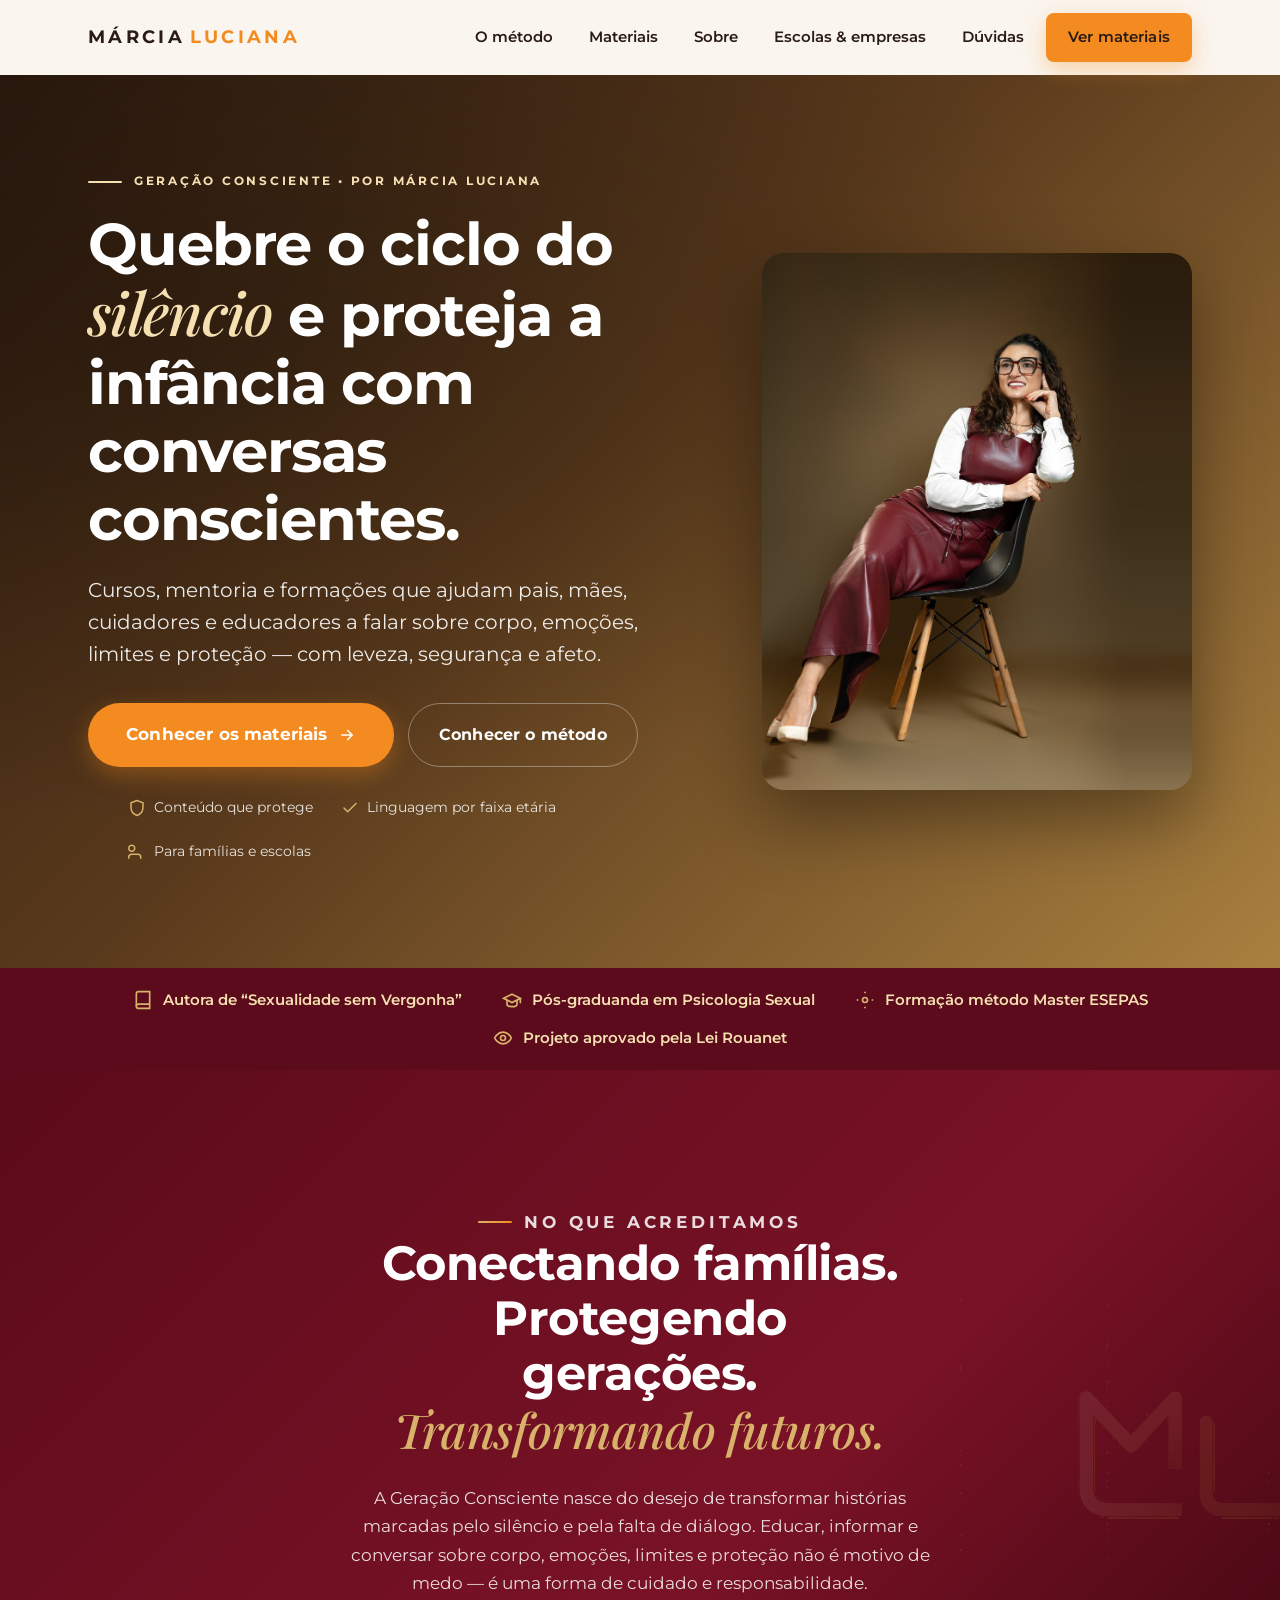
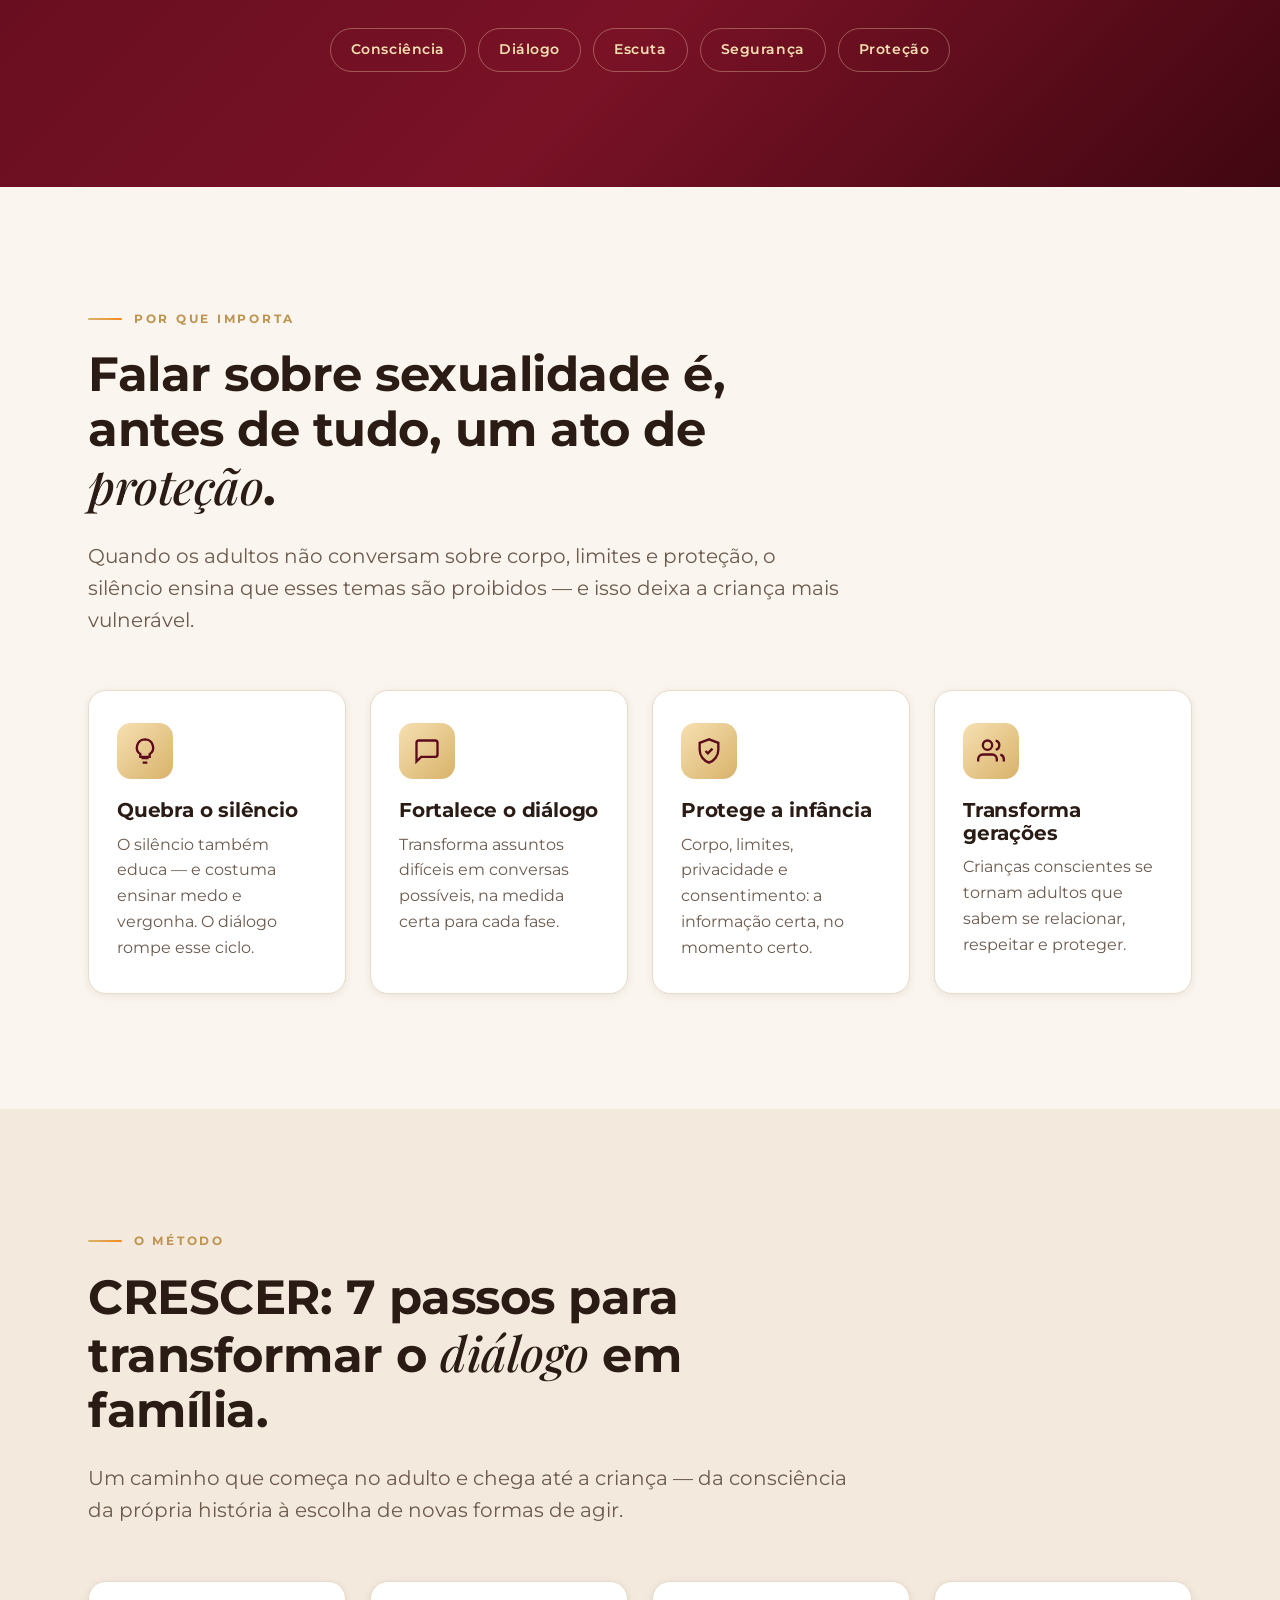
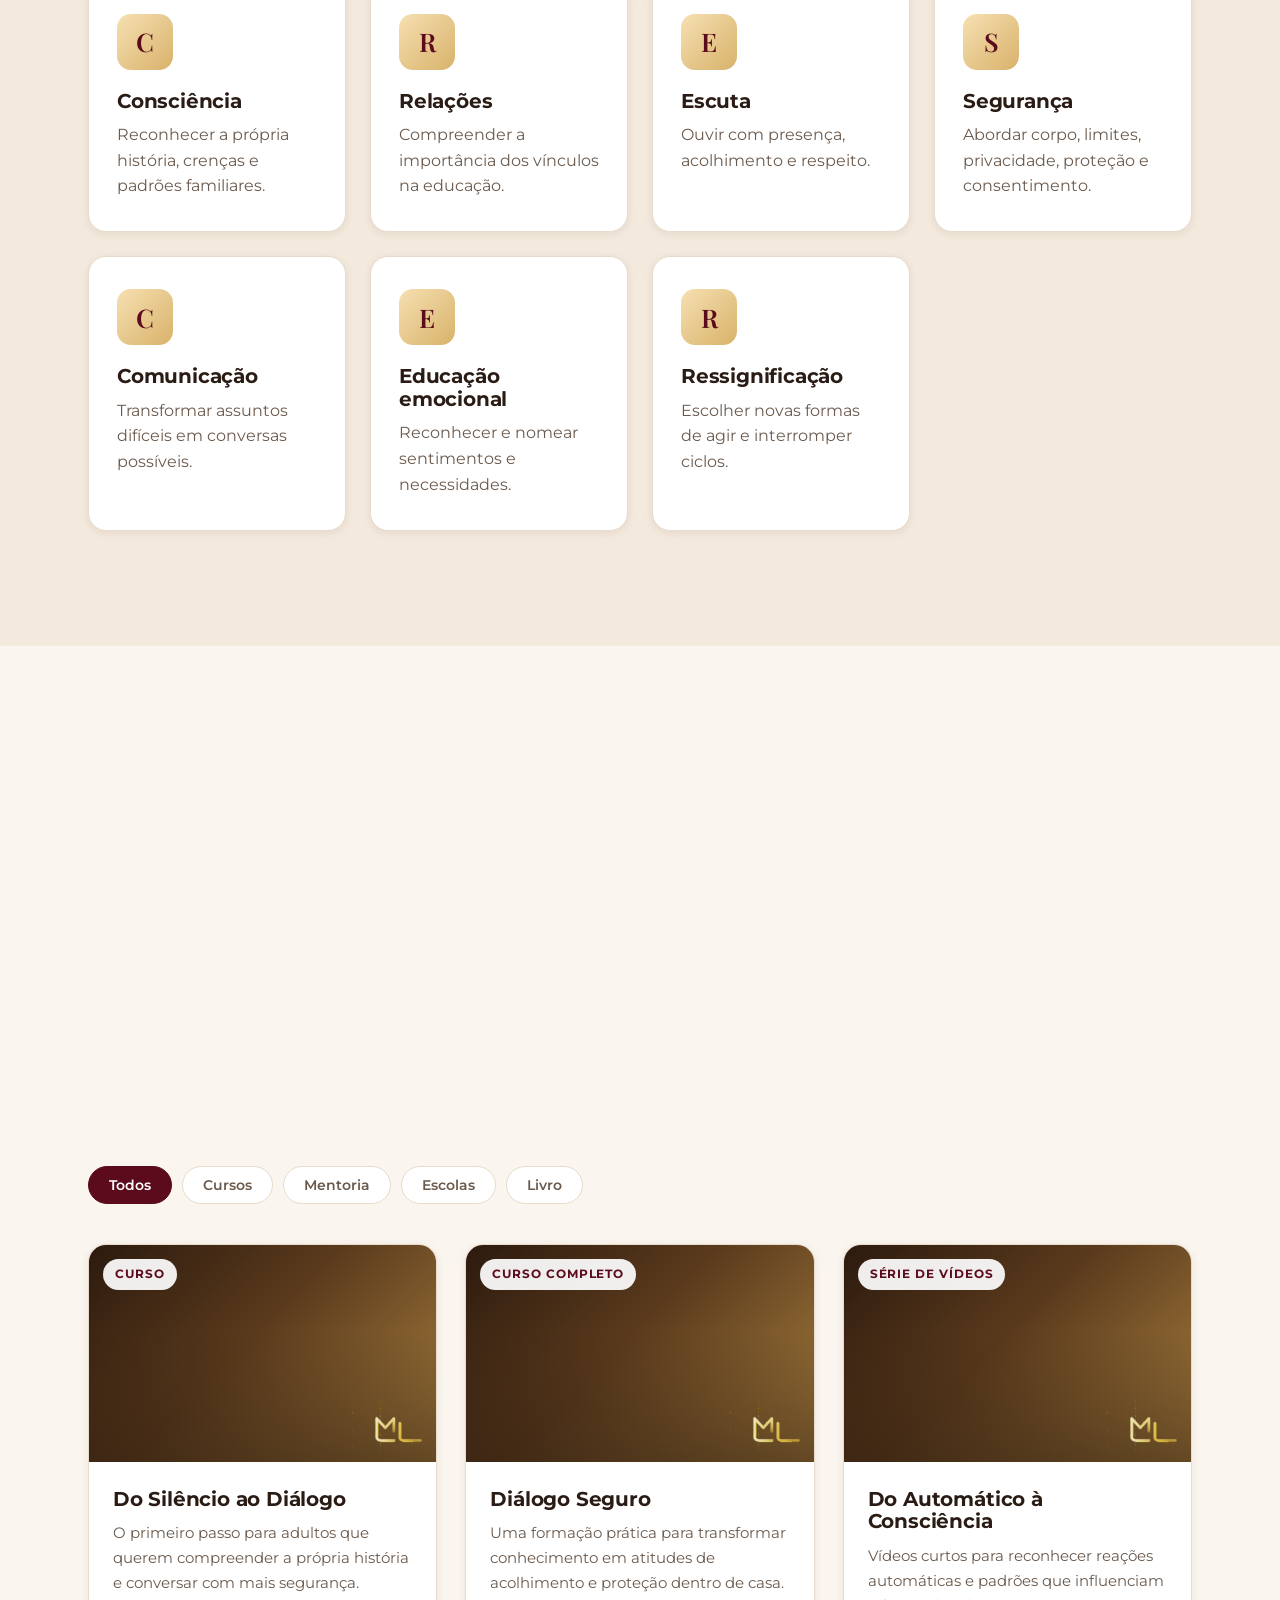
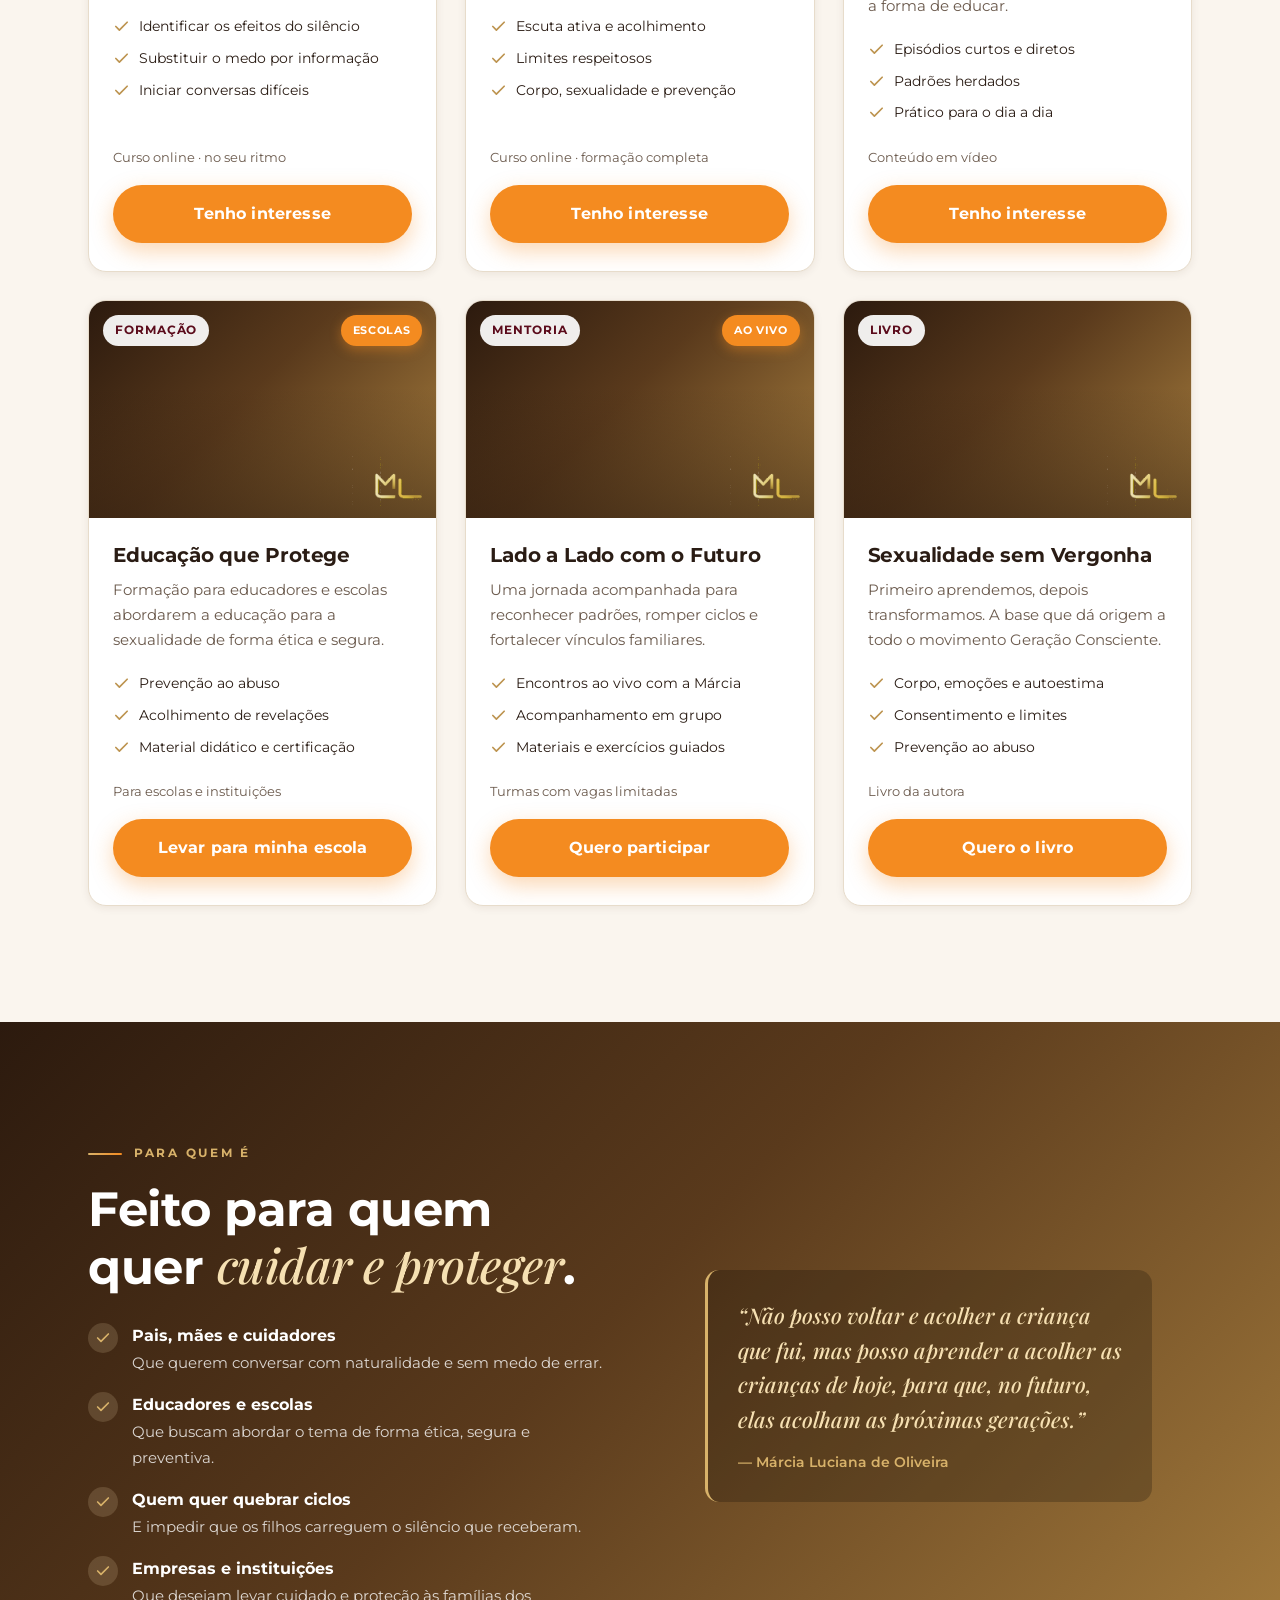
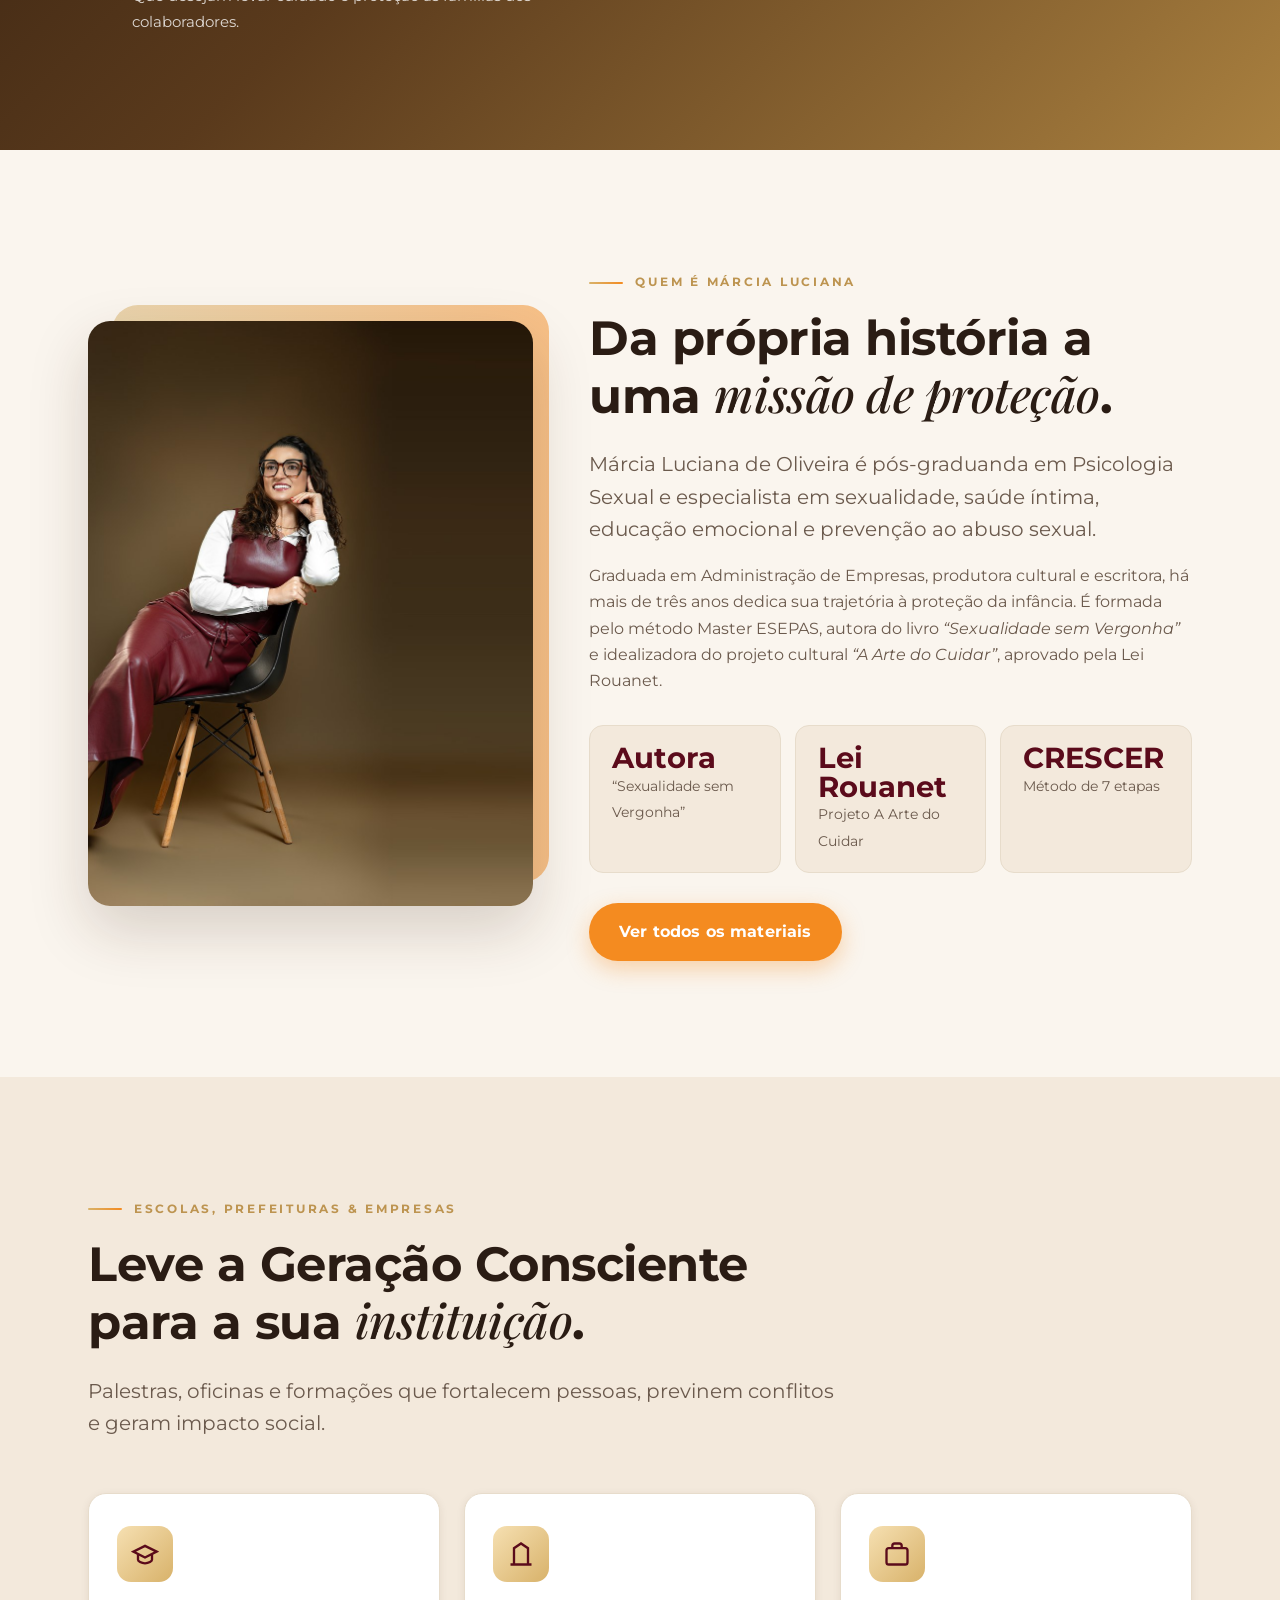
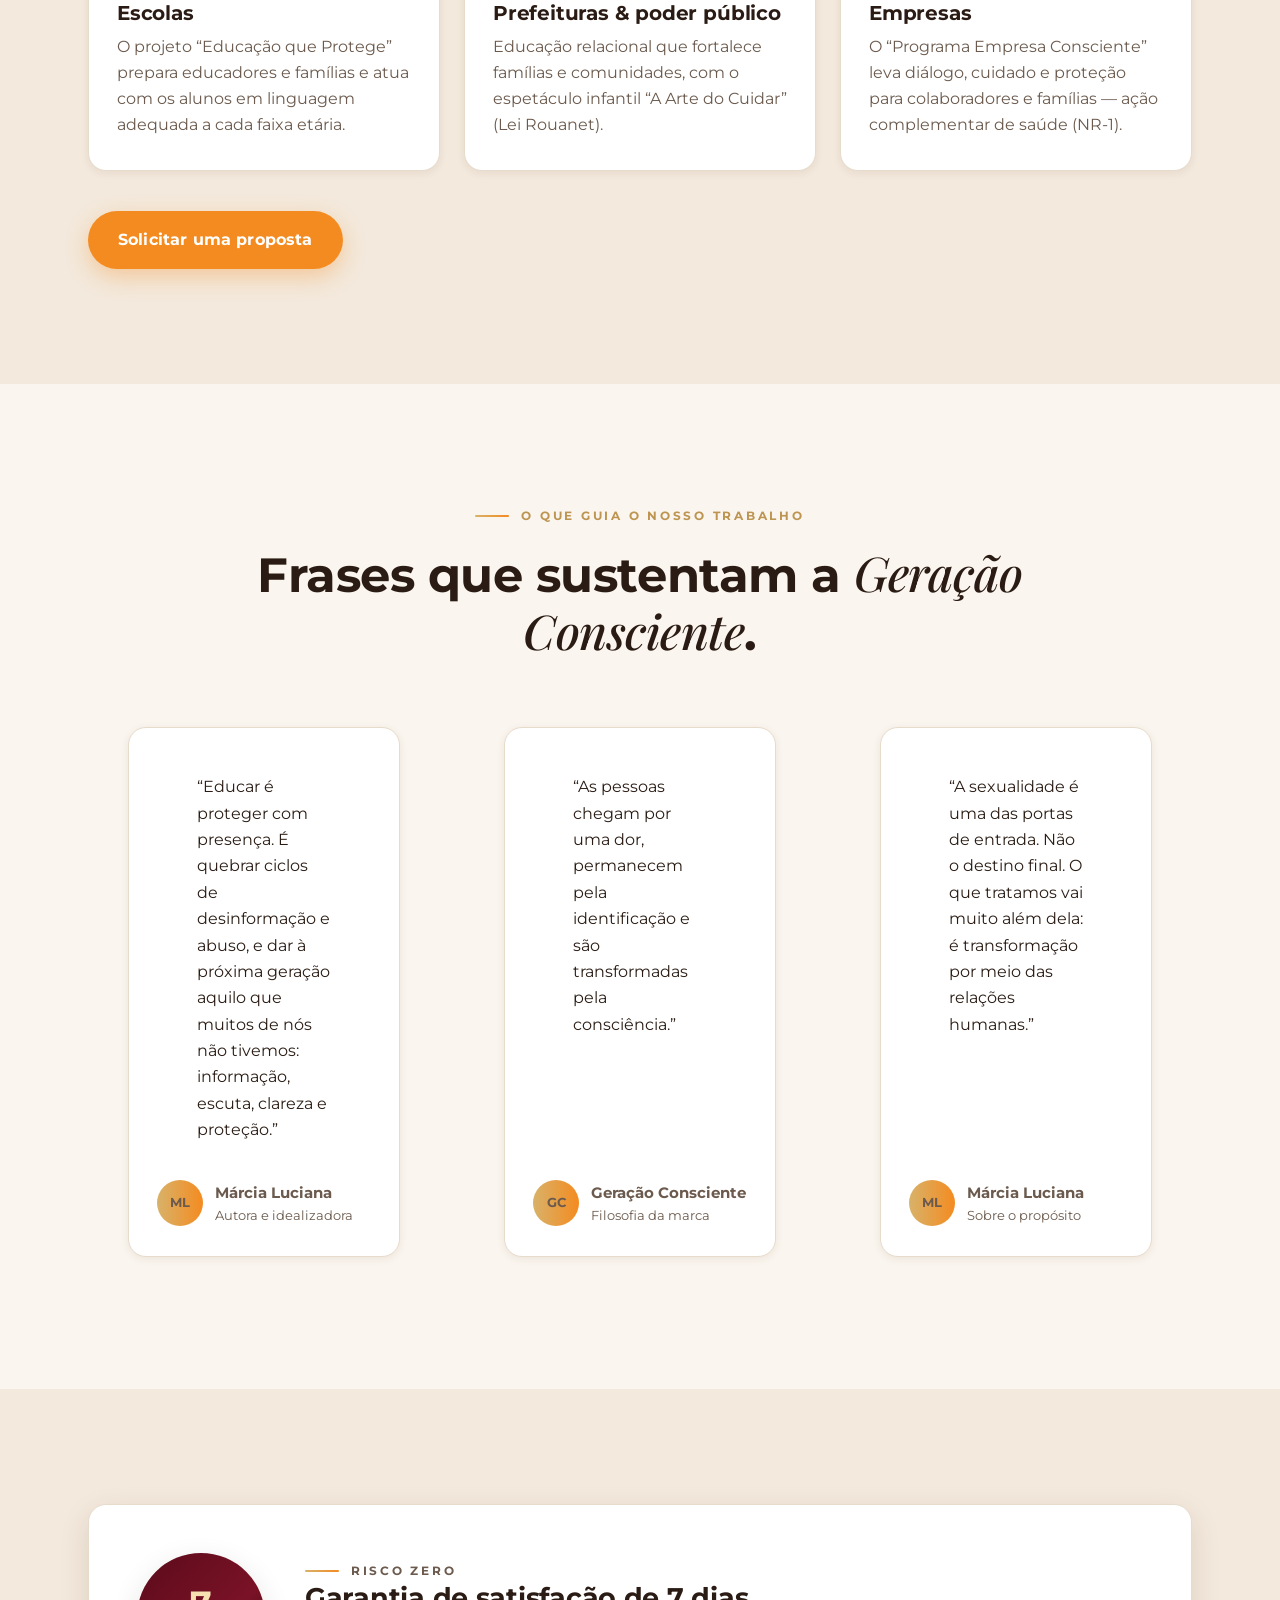
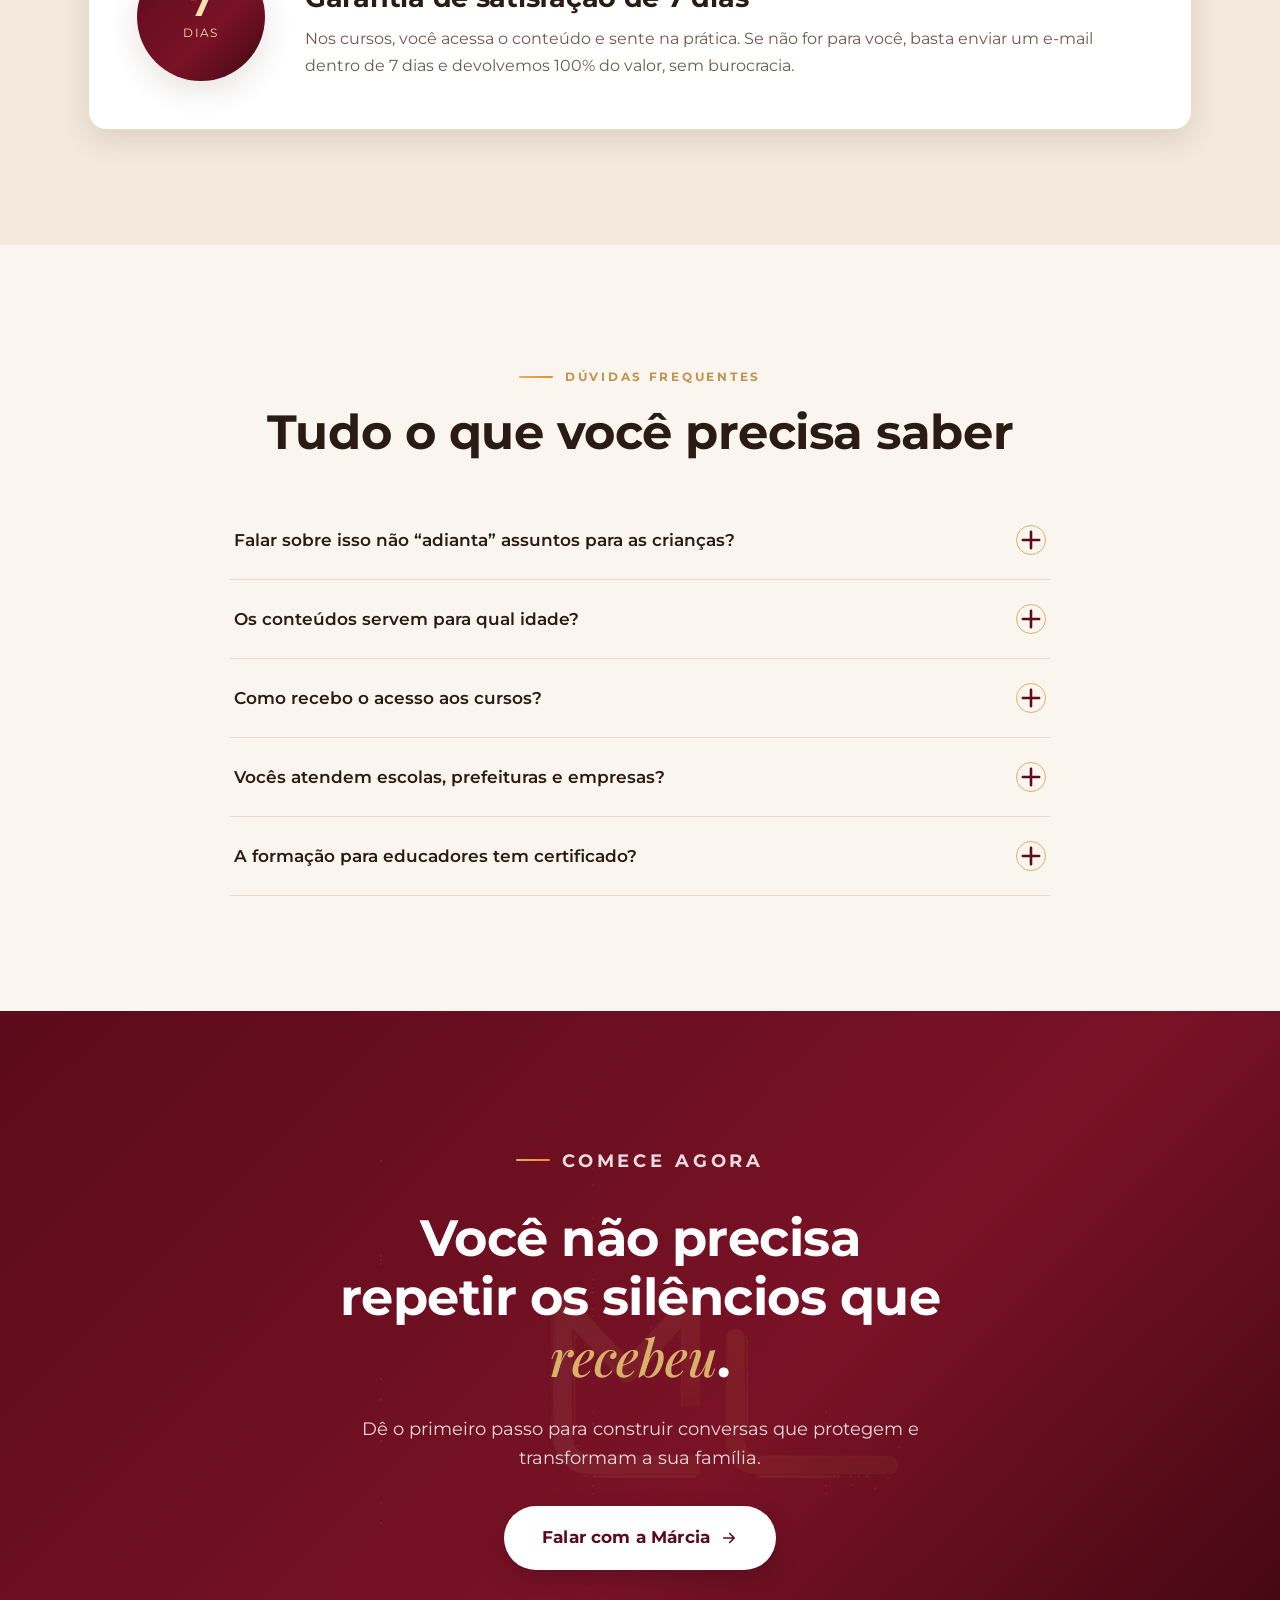
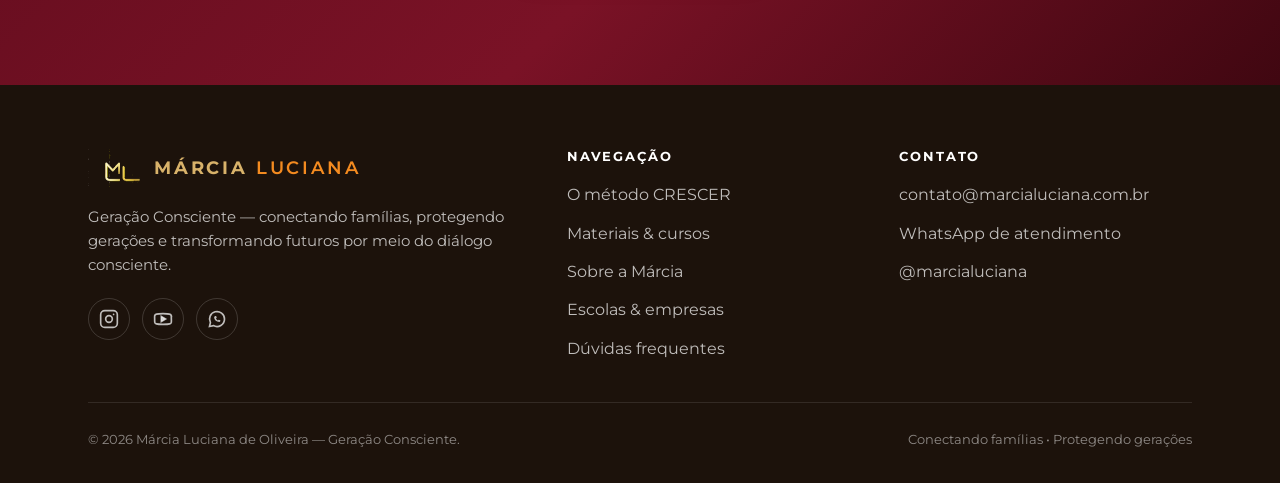
==== commit 70bc2384: "Ajusta cabeçalho e foto do hero na v1 - Cabeçalho: nome da marca mais legível ("MÁRCIA" escuro) e he" ====
--- a/v1/index.html
+++ b/v1/index.html
@@ -96,15 +96,8 @@
         </div>
 
         <div class="hero__photo">
-          <img src="assets/img/marcia-hero.jpg" width="1600" height="899"
-               alt="Márcia Luciana sentada, sorrindo, com vestido bordô sobre camisa branca" fetchpriority="high" />
-          <div class="hero__badge">
-            <img class="mono" src="assets/img/ml-monograma.png" alt="" aria-hidden="true" />
-            <div>
-              <strong>Autora</strong>
-              <span>livro “Sexualidade sem Vergonha”</span>
-            </div>
-          </div>
+          <img src="assets/img/marcia-hero-portrait.jpg" width="1000" height="1249"
+               alt="Márcia Luciana, especialista em sexualidade e prevenção ao abuso" fetchpriority="high" />
         </div>
       </div>
     </section>
--- a/v1/assets/css/styles.css
+++ b/v1/assets/css/styles.css
@@ -137,7 +137,7 @@
 /* ---------- 4. Header --------------------------------------------------- */
 .header {
   position: sticky; top: 0; z-index: 100;
-  background: rgba(250, 245, 238, .82);
+  background: rgba(250, 245, 238, .92);
   backdrop-filter: saturate(140%) blur(12px);
   -webkit-backdrop-filter: saturate(140%) blur(12px);
   border-bottom: 1px solid transparent;
@@ -147,7 +147,7 @@
 .header__inner { display: flex; align-items: center; justify-content: space-between; gap: 24px; min-height: 74px; }
 
 .brand { display: inline-flex; align-items: baseline; gap: .4ch; font-size: 1.15rem; letter-spacing: .18em; font-weight: 600; white-space: nowrap; }
-.brand b { font-weight: 700; color: var(--dourado-dark); }
+.brand b { font-weight: 700; color: var(--tinta); }
 .brand span { color: var(--laranja); font-weight: 700; }
 
 .nav { display: flex; align-items: center; gap: 8px; }
@@ -190,11 +190,10 @@
 .hero__mini svg { width: 18px; height: 18px; color: var(--dourado); flex: none; }
 .hero__mini ul { display: contents; }
 
-.hero__photo { position: relative; }
+.hero__photo { position: relative; width: 100%; max-width: 430px; margin-left: auto; }
 .hero__photo img {
-  width: 100%; border-radius: 22px;
-  box-shadow: 0 30px 70px rgba(0,0,0,.4);
-  object-fit: cover;
+  width: 100%; aspect-ratio: 4 / 5; object-fit: cover; object-position: 50% 45%;
+  border-radius: 22px; box-shadow: 0 30px 70px rgba(0,0,0,.4);
 }
 .hero__badge {
   position: absolute; left: -18px; bottom: 26px;
@@ -384,7 +383,7 @@
 /* ---------- 17. Responsivo --------------------------------------------- */
 @media (max-width: 940px) {
   .hero__grid { grid-template-columns: 1fr; text-align: left; }
-  .hero__photo { max-width: 460px; margin-top: 20px; }
+  .hero__photo { max-width: 420px; margin: 20px 0 0; }
   .para__grid, .sobre__grid { grid-template-columns: 1fr; gap: 36px; }
   .sobre__photo { max-width: 440px; }
   .footer__grid { grid-template-columns: 1fr 1fr; }
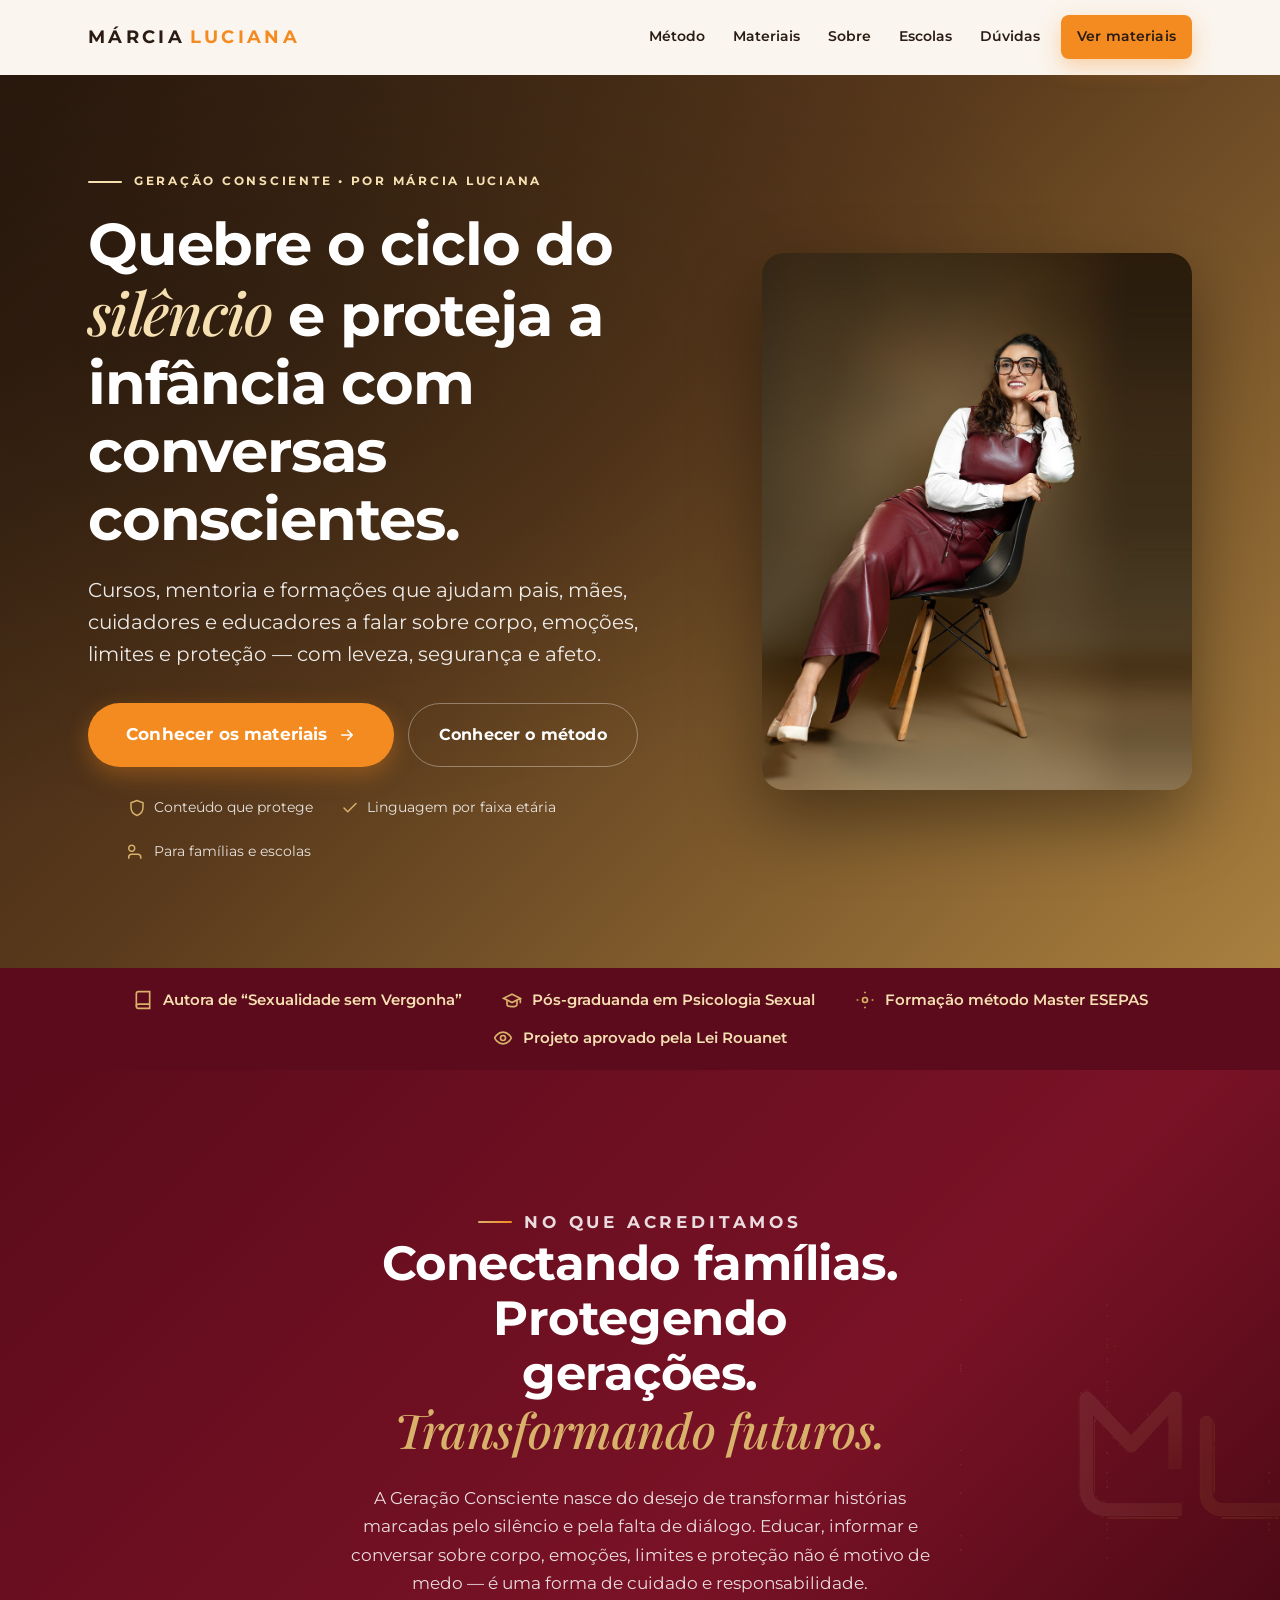
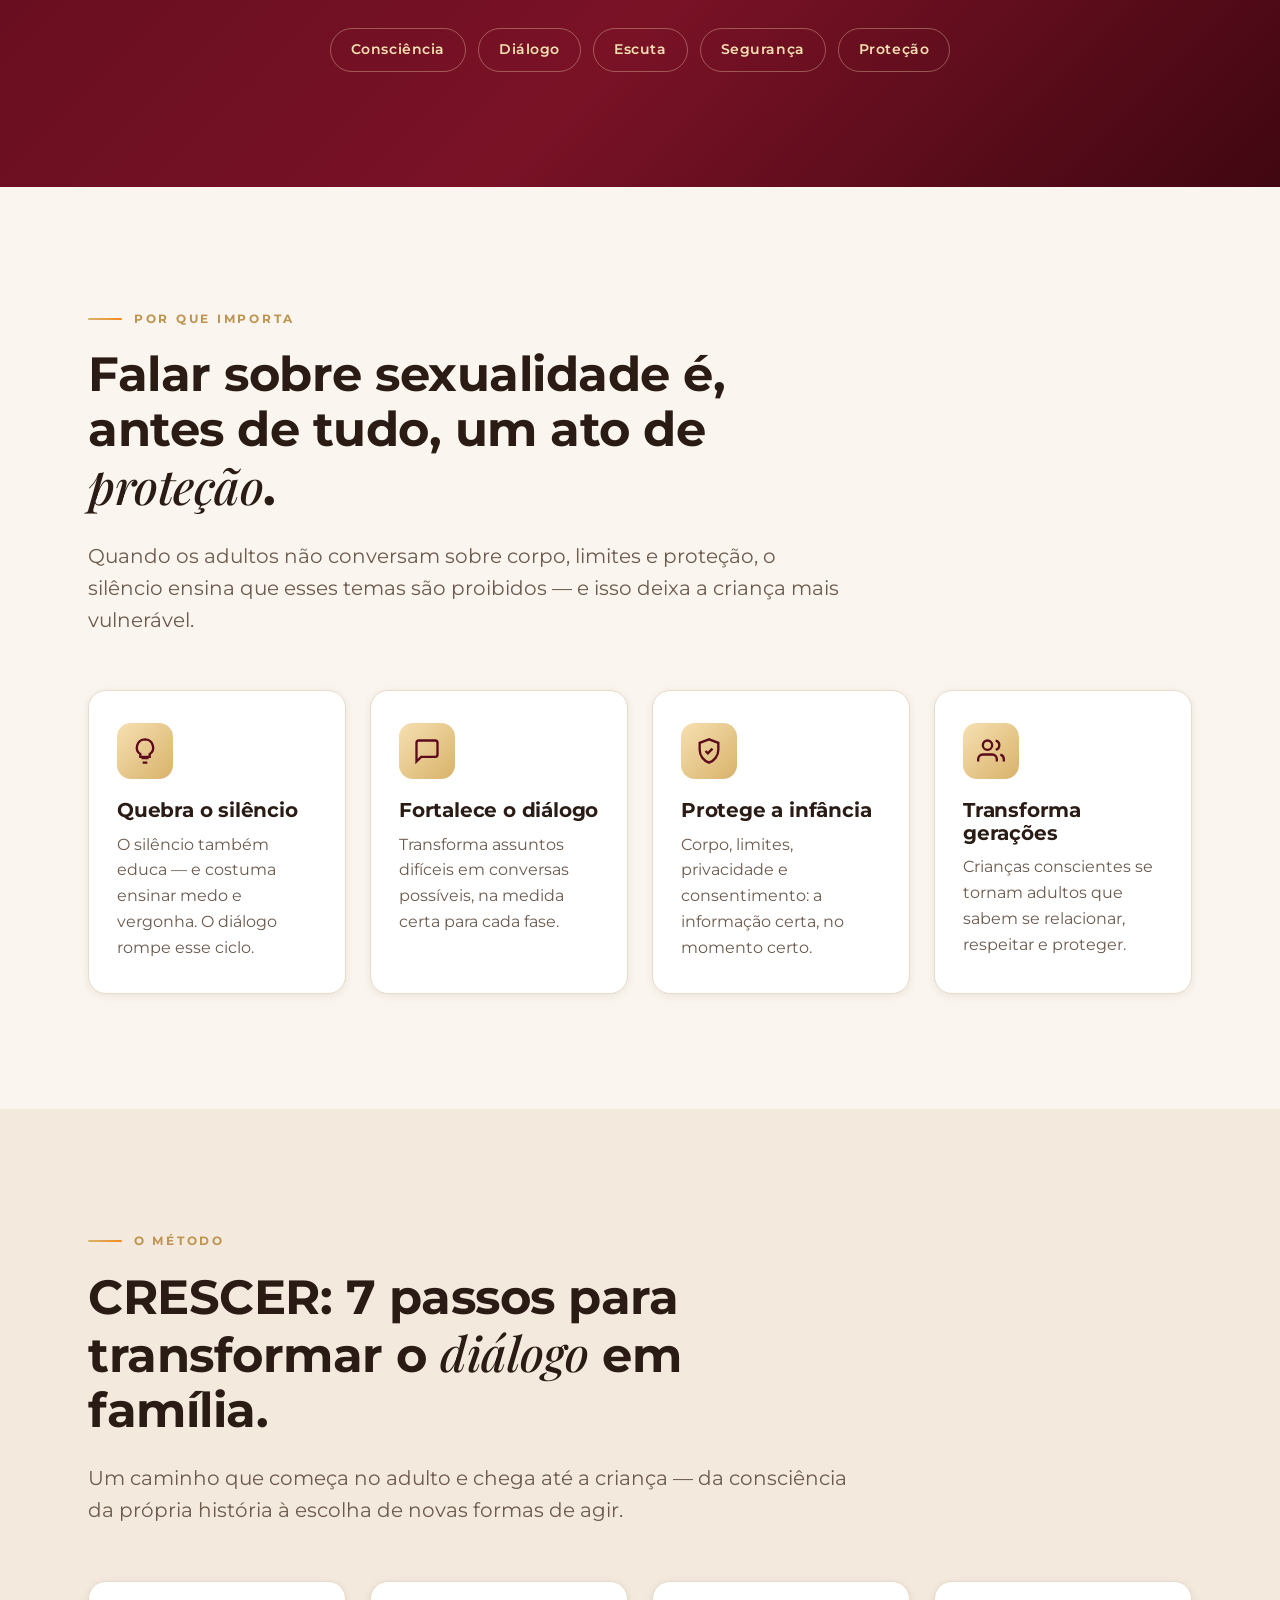
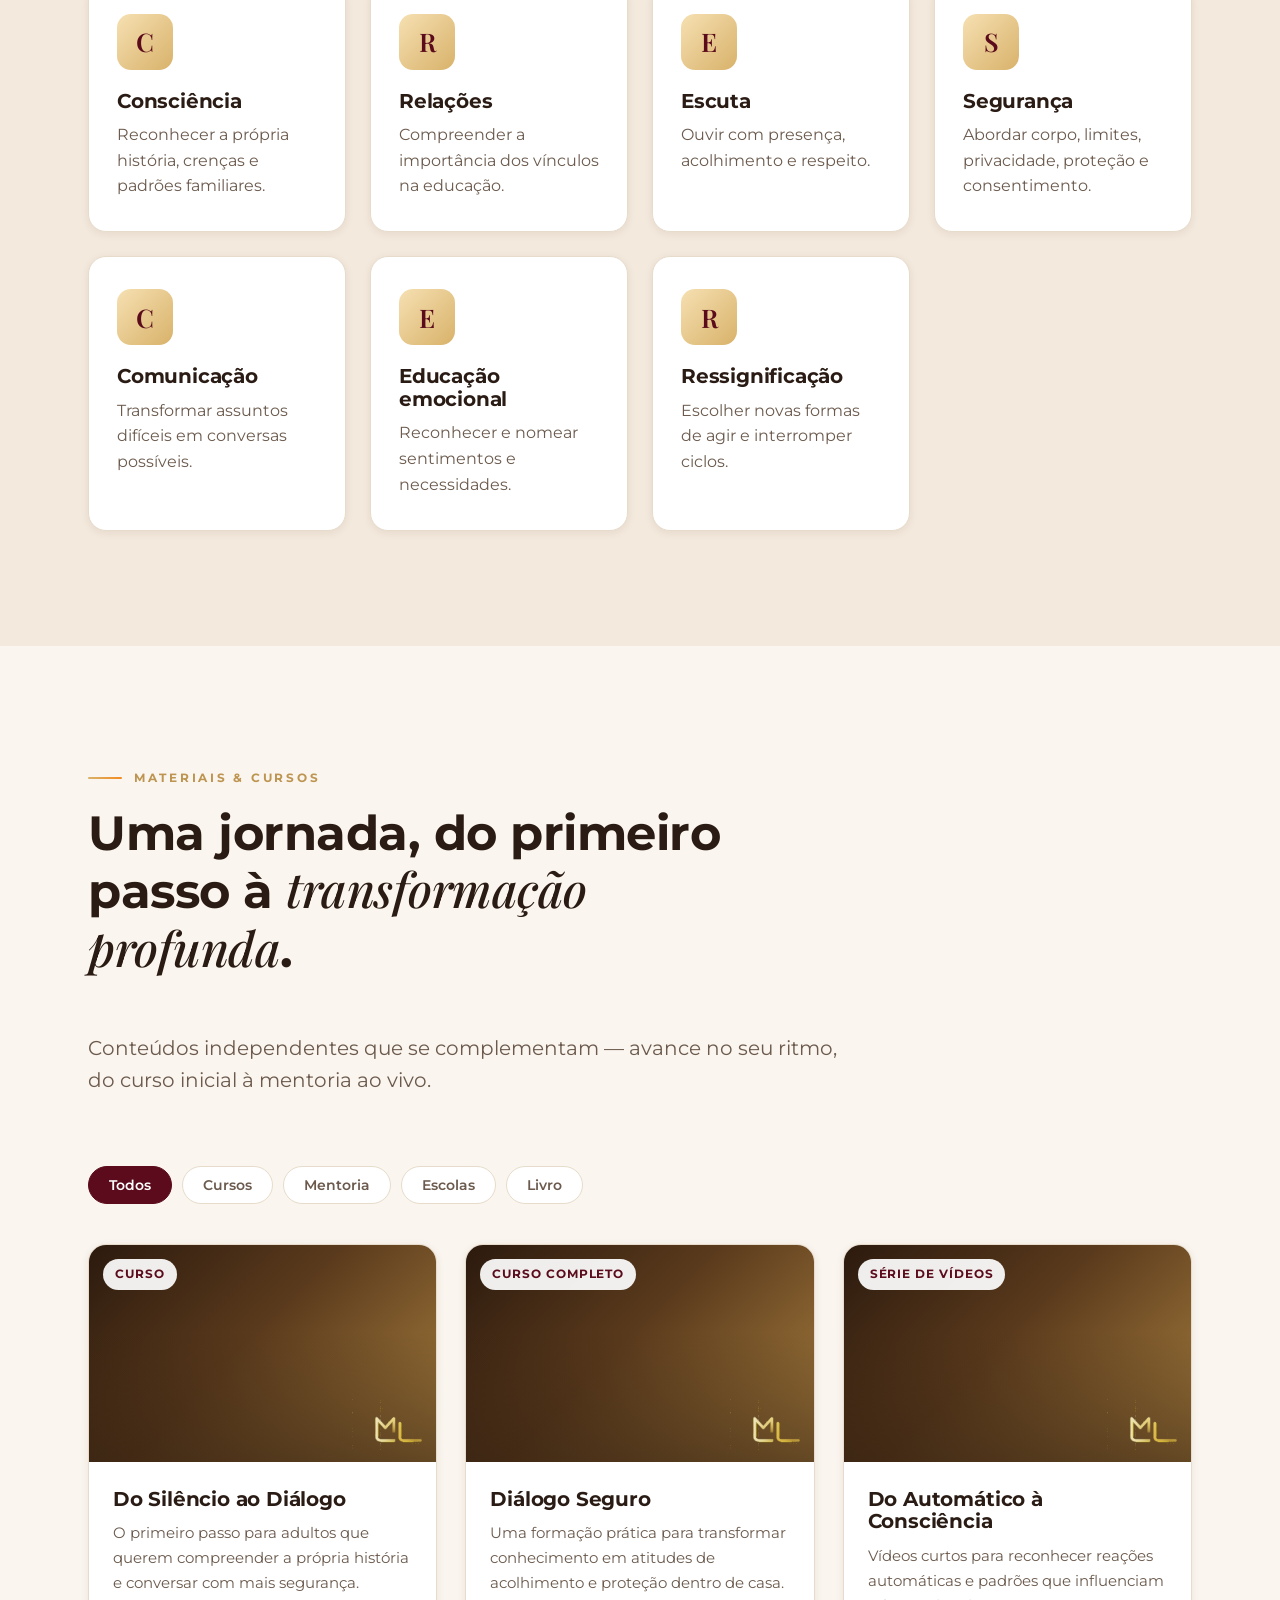
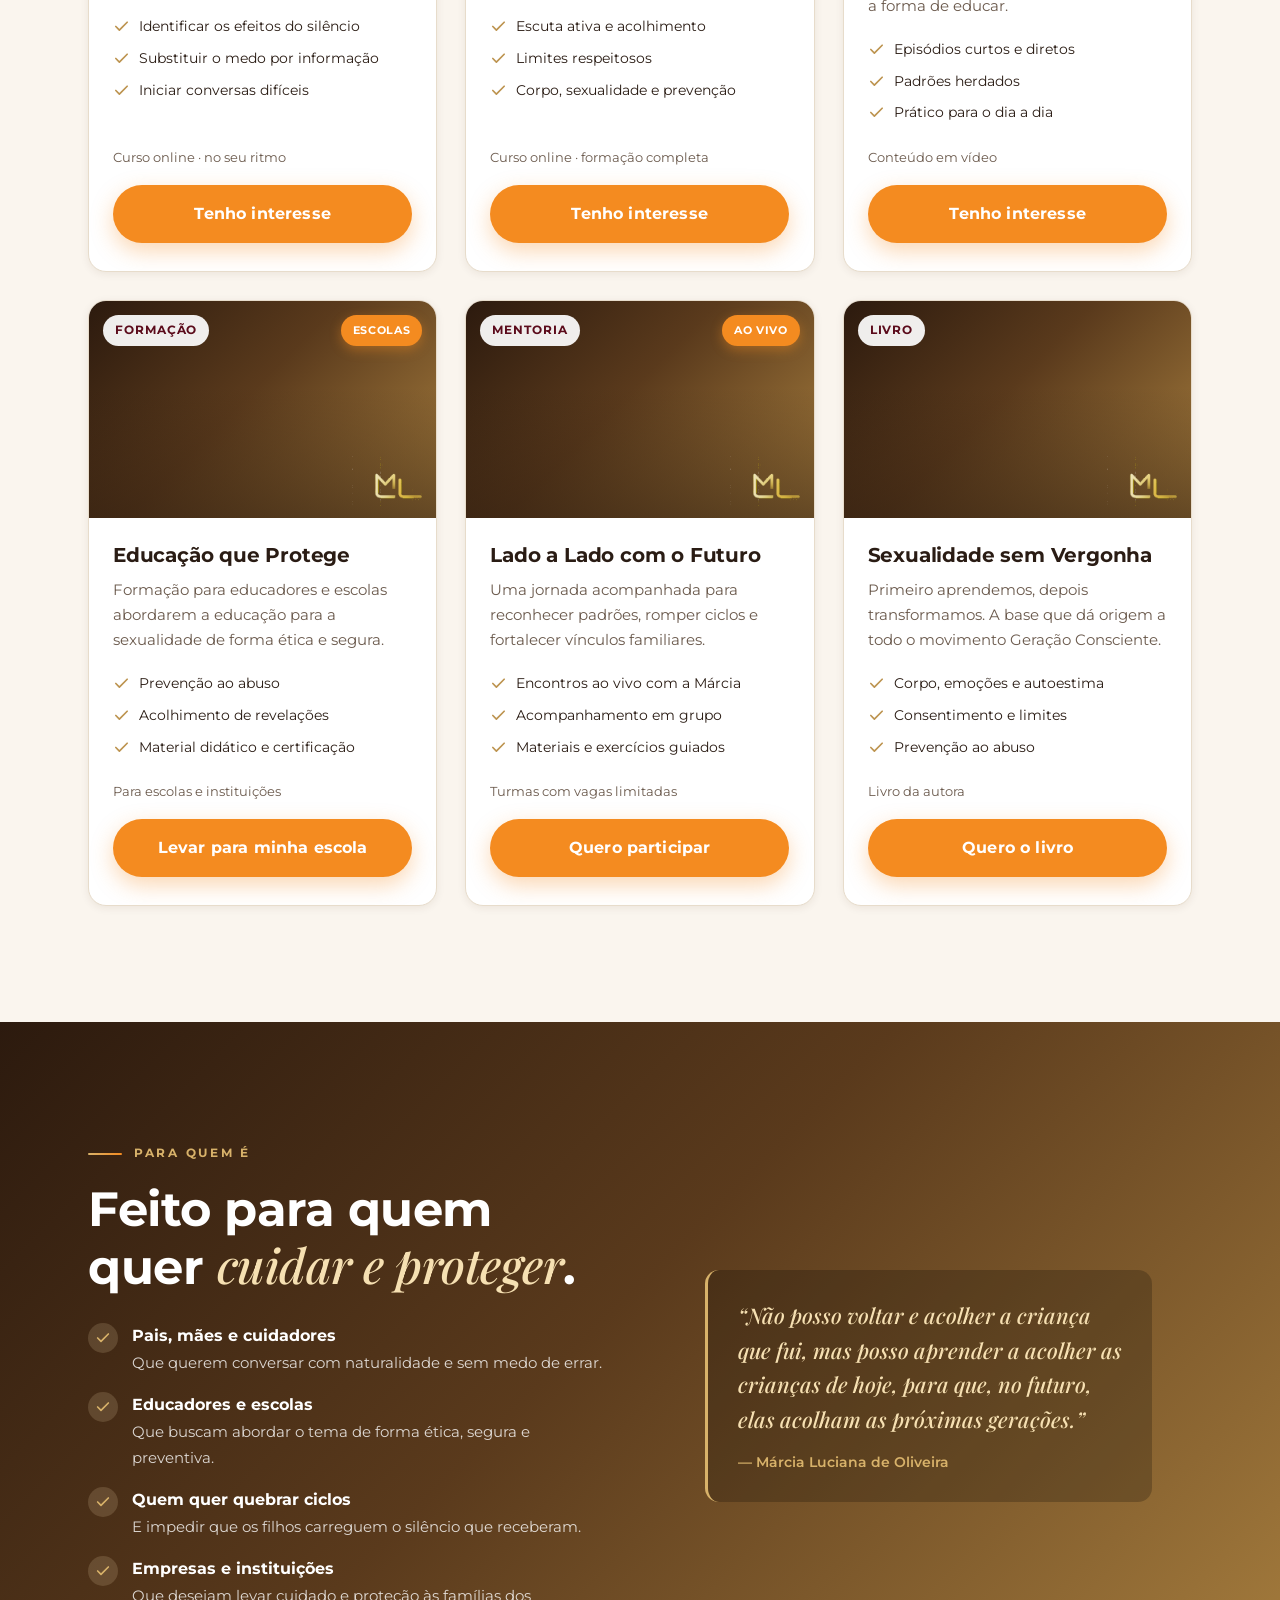
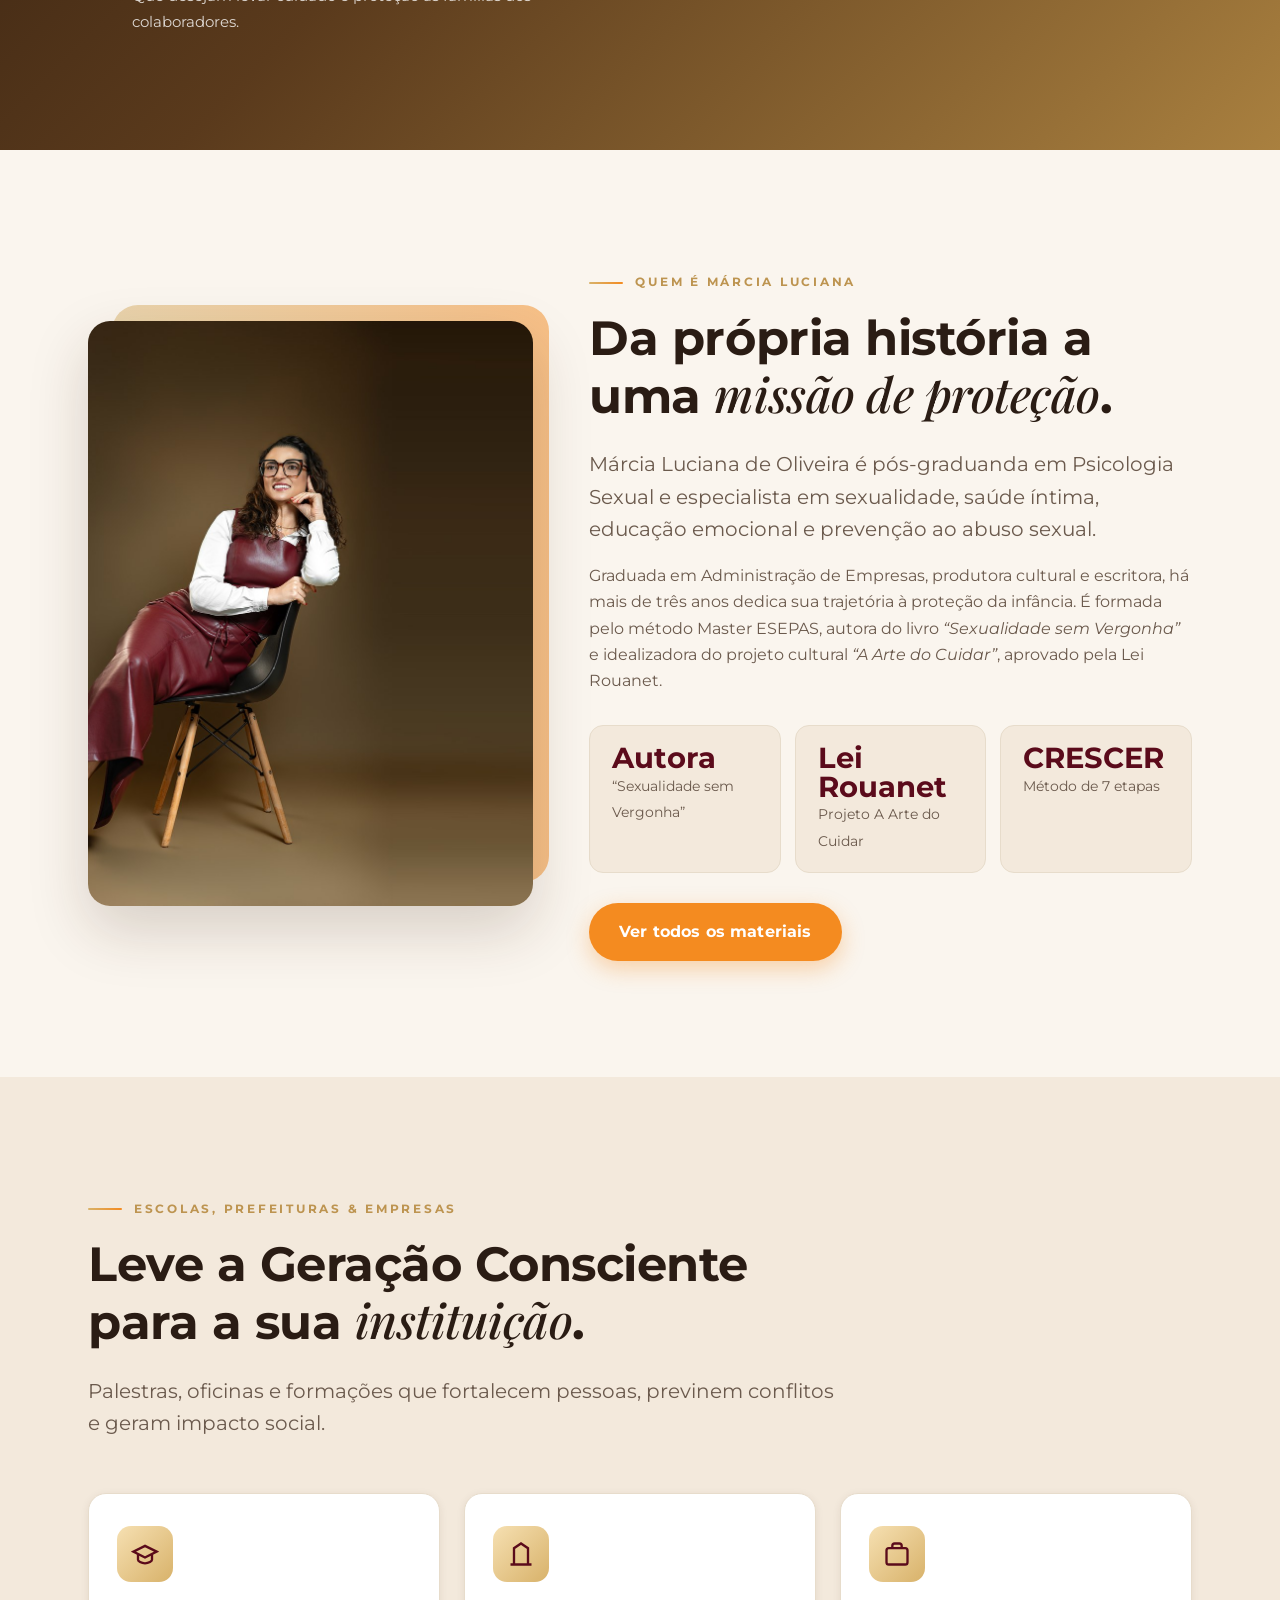
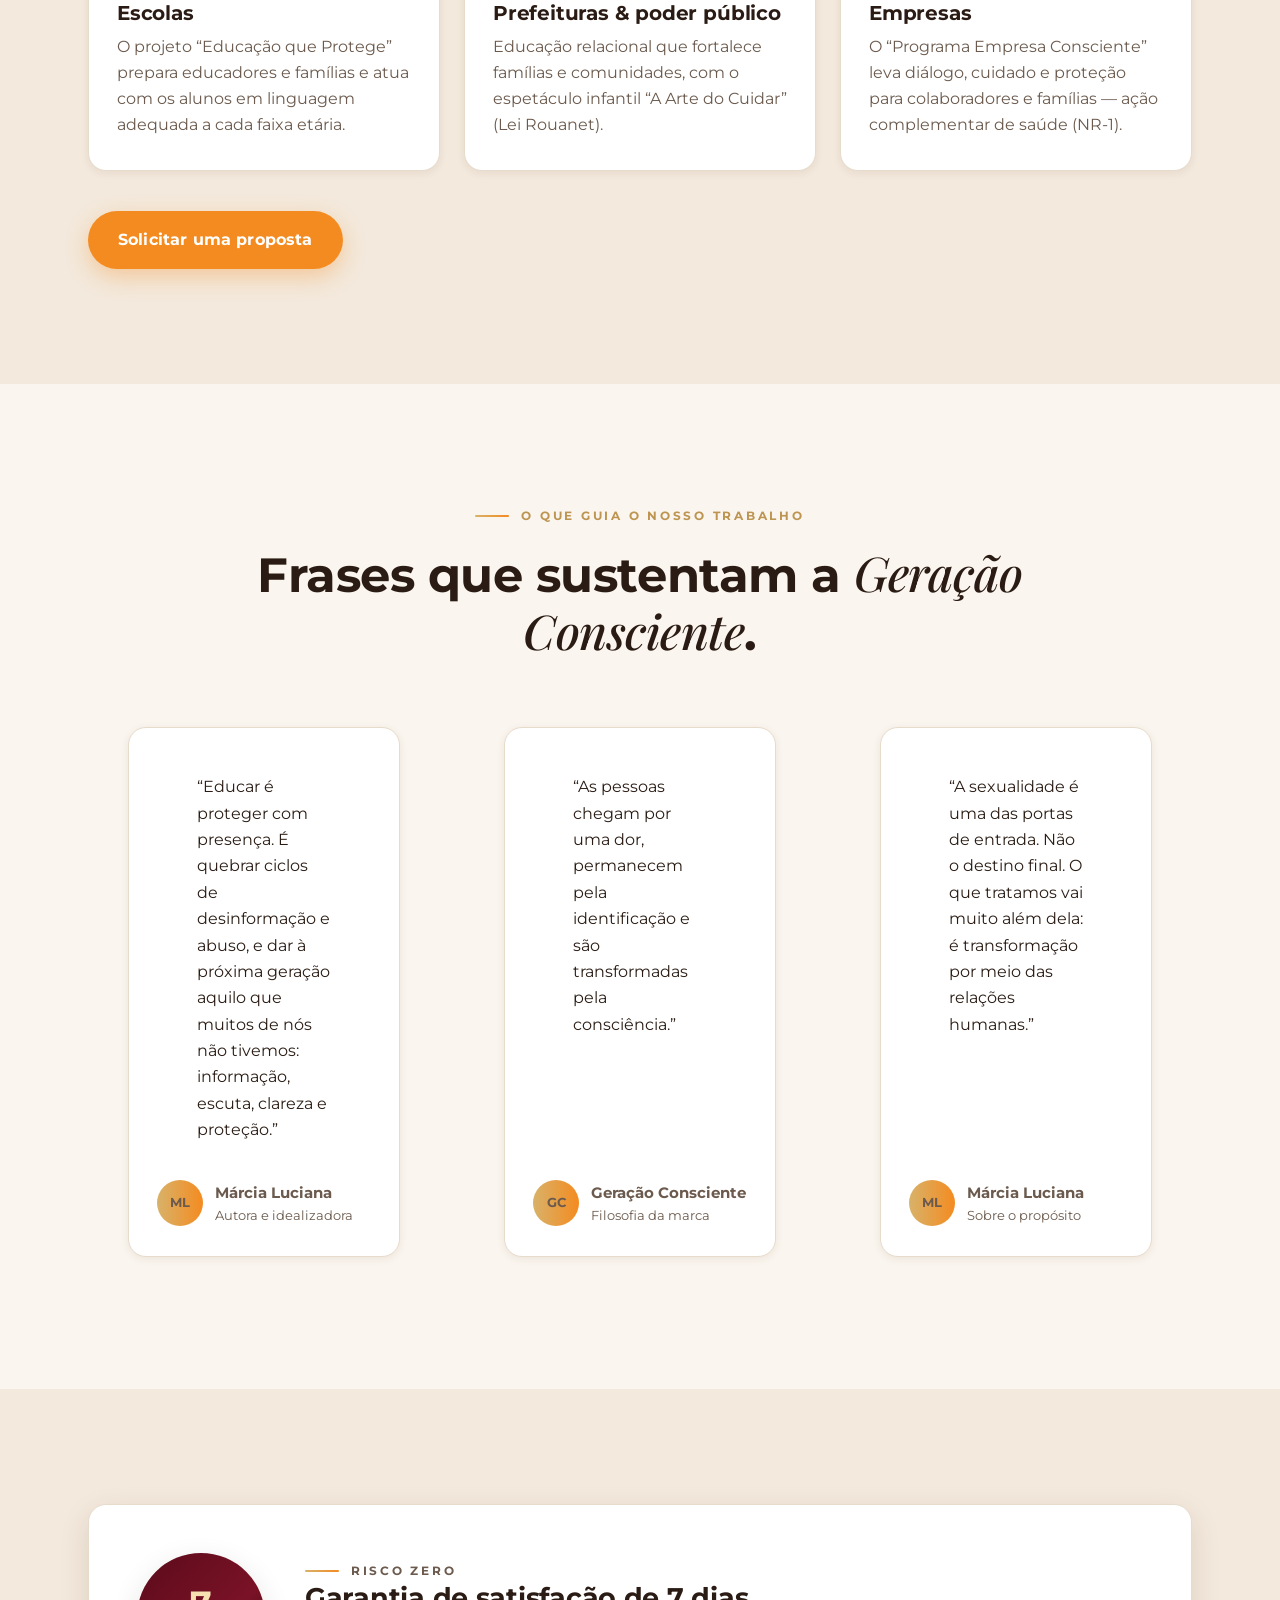
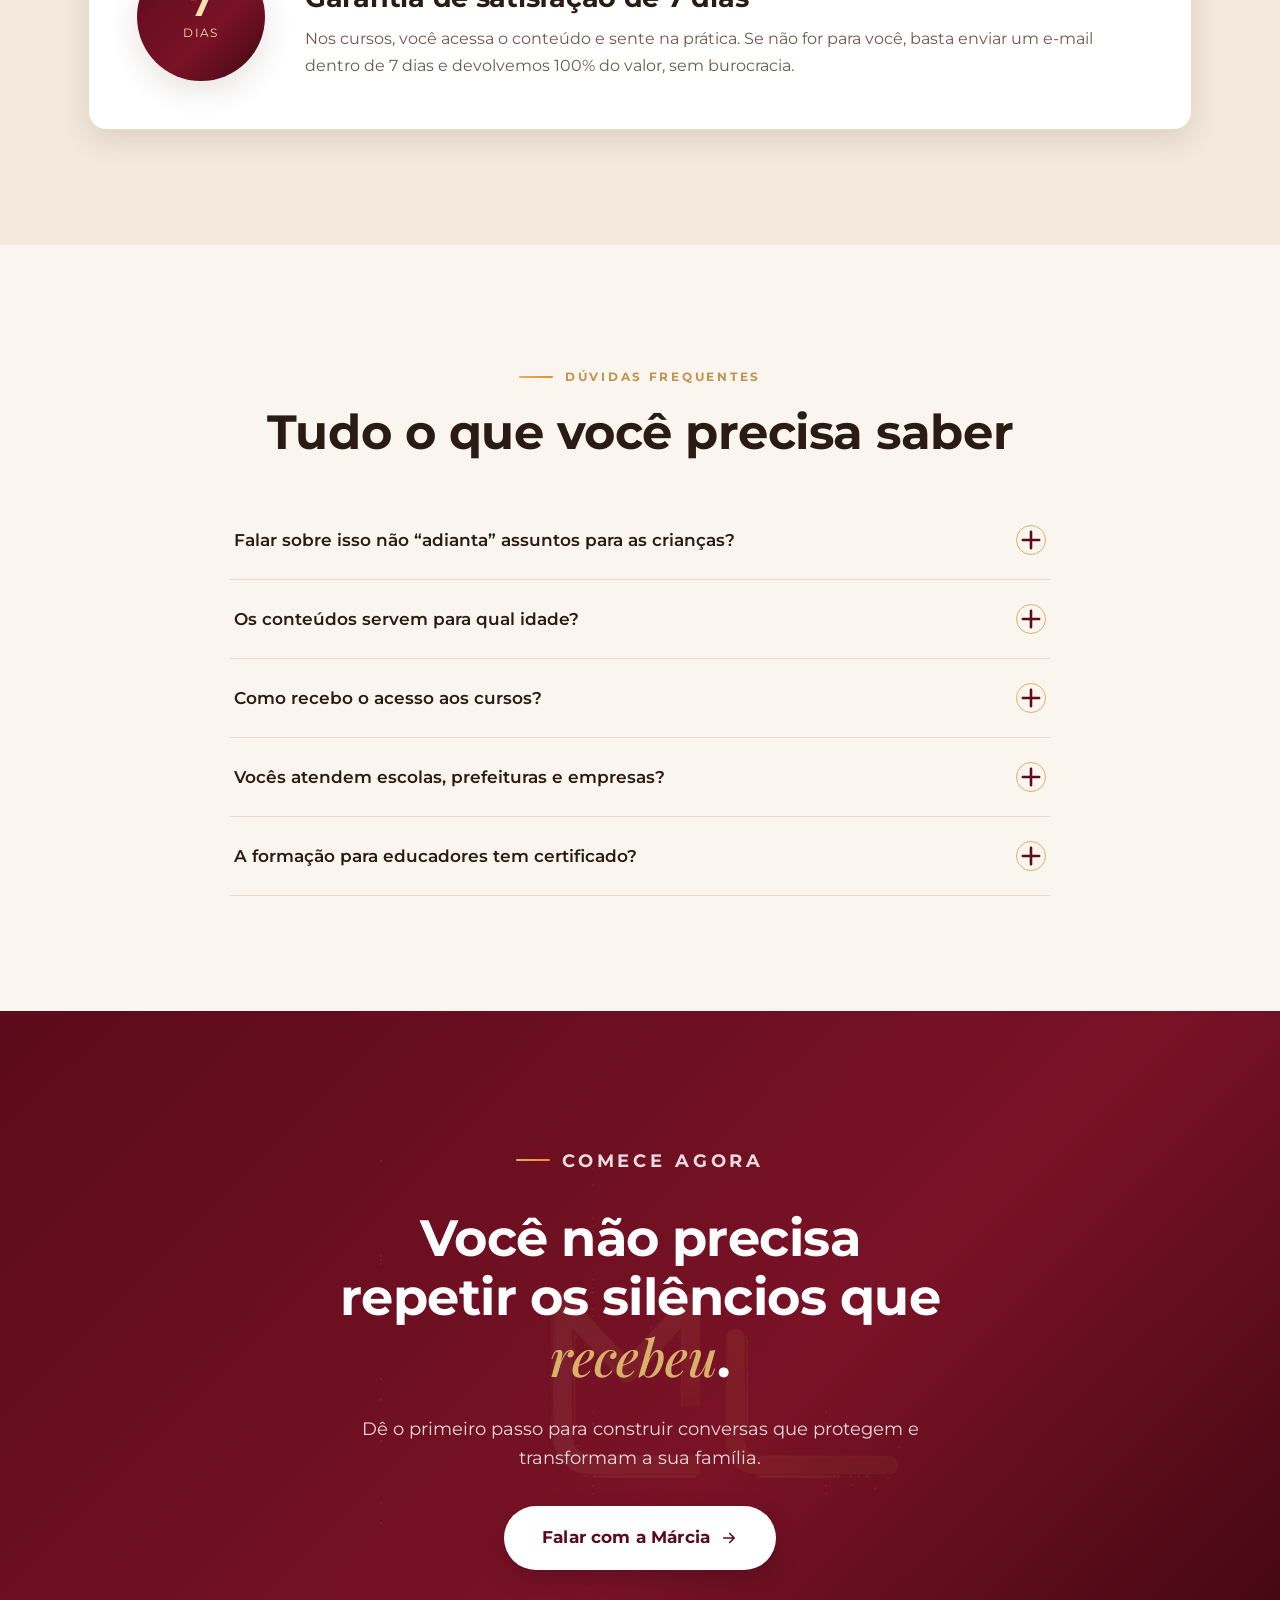
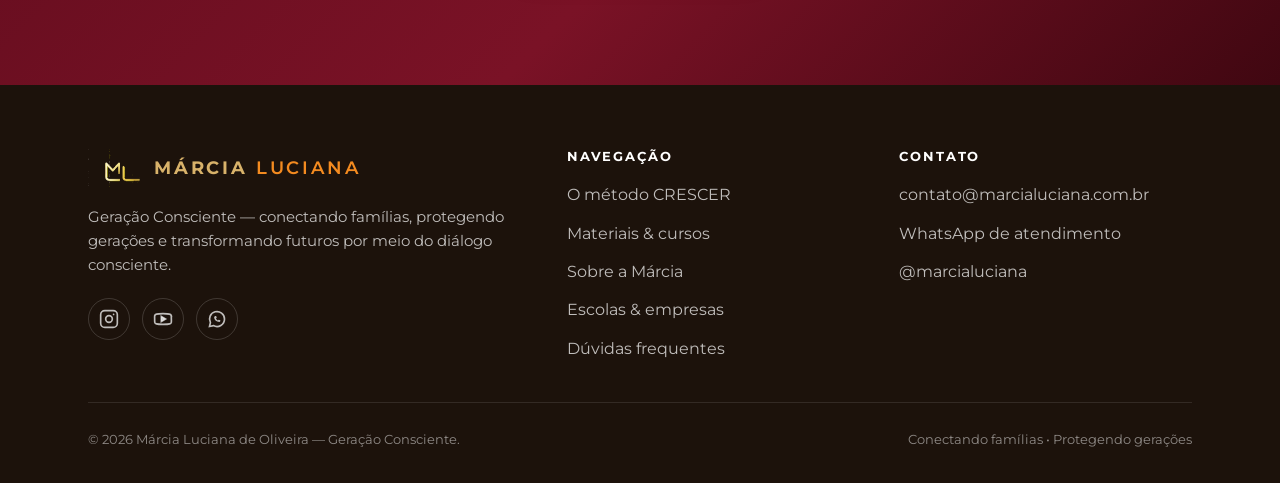
==== commit dcc6f1ab: "Remove o menu hambúrguer da v1 Menu sempre visível em todas as larguras: rótulos encurtados ("O méto" ====
--- a/v1/index.html
+++ b/v1/index.html
@@ -54,17 +54,13 @@
       </a>
 
       <nav class="nav" id="nav" aria-label="Navegação principal">
-        <a href="#metodo">O método</a>
+        <a href="#metodo">Método</a>
         <a href="#cursos">Materiais</a>
         <a href="#sobre">Sobre</a>
-        <a href="#escolas">Escolas &amp; empresas</a>
+        <a href="#escolas">Escolas</a>
         <a href="#faq">Dúvidas</a>
         <a href="#cursos" class="btn">Ver materiais</a>
       </nav>
-
-      <button class="nav-toggle" id="navToggle" aria-label="Abrir menu" aria-controls="nav" aria-expanded="false">
-        <span></span><span></span><span></span>
-      </button>
     </div>
   </header>
 
--- a/v1/assets/css/styles.css
+++ b/v1/assets/css/styles.css
@@ -144,19 +144,19 @@
   transition: box-shadow .3s var(--ease), border-color .3s var(--ease), background .3s var(--ease);
 }
 .header.is-scrolled { box-shadow: var(--sombra-sm); border-color: var(--linha); }
-.header__inner { display: flex; align-items: center; justify-content: space-between; gap: 24px; min-height: 74px; }
+.header__inner { display: flex; flex-wrap: wrap; align-items: center; justify-content: space-between; gap: 10px 24px; min-height: 74px; }
 
 .brand { display: inline-flex; align-items: baseline; gap: .4ch; font-size: 1.15rem; letter-spacing: .18em; font-weight: 600; white-space: nowrap; }
 .brand b { font-weight: 700; color: var(--tinta); }
 .brand span { color: var(--laranja); font-weight: 700; }
 
-.nav { display: flex; align-items: center; gap: 8px; }
+.nav { display: flex; flex-wrap: wrap; align-items: center; justify-content: flex-end; gap: 4px 6px; }
 .nav a {
-  padding: 10px 14px; font-size: .93rem; font-weight: 600; color: var(--tinta);
-  border-radius: 8px; transition: color .2s, background .2s;
+  padding: 9px 11px; font-size: .9rem; font-weight: 600; color: var(--tinta);
+  border-radius: 8px; transition: color .2s, background .2s; white-space: nowrap;
 }
 .nav a:hover { color: var(--bordo); background: rgba(216, 178, 106, .16); }
-.header .btn { padding: 12px 22px; }
+.header .btn { padding: 10px 16px; margin-left: 4px; }
 
 .nav-toggle {
   display: none; width: 46px; height: 46px; border: 1px solid var(--linha); border-radius: 12px;
@@ -390,16 +390,14 @@
   .footer__brand-col { grid-column: 1 / -1; }
 }
 
+/* Menu sempre visível (sem hambúrguer): em telas estreitas ele quebra
+   para uma nova linha, centralizado, mantendo todos os itens acessíveis. */
+@media (max-width: 640px) {
+  .header__inner { flex-direction: column; gap: 12px; }
+  .nav { justify-content: center; }
+}
+
 @media (max-width: 720px) {
-  .nav {
-    position: fixed; inset: 74px 0 auto 0; flex-direction: column; align-items: stretch; gap: 4px;
-    background: var(--areia); padding: 16px 20px 24px; box-shadow: var(--sombra-md);
-    transform: translateY(-140%); transition: transform .35s var(--ease); border-bottom: 1px solid var(--linha);
-  }
-  .nav.is-open { transform: translateY(0); }
-  .nav a { padding: 14px 12px; border-radius: 10px; }
-  .nav .btn { margin-top: 8px; }
-  .nav-toggle { display: flex; }
   .garantia__inner { flex-direction: column; text-align: center; }
   .footer__grid { grid-template-columns: 1fr; }
   .footer__bottom { flex-direction: column; }
